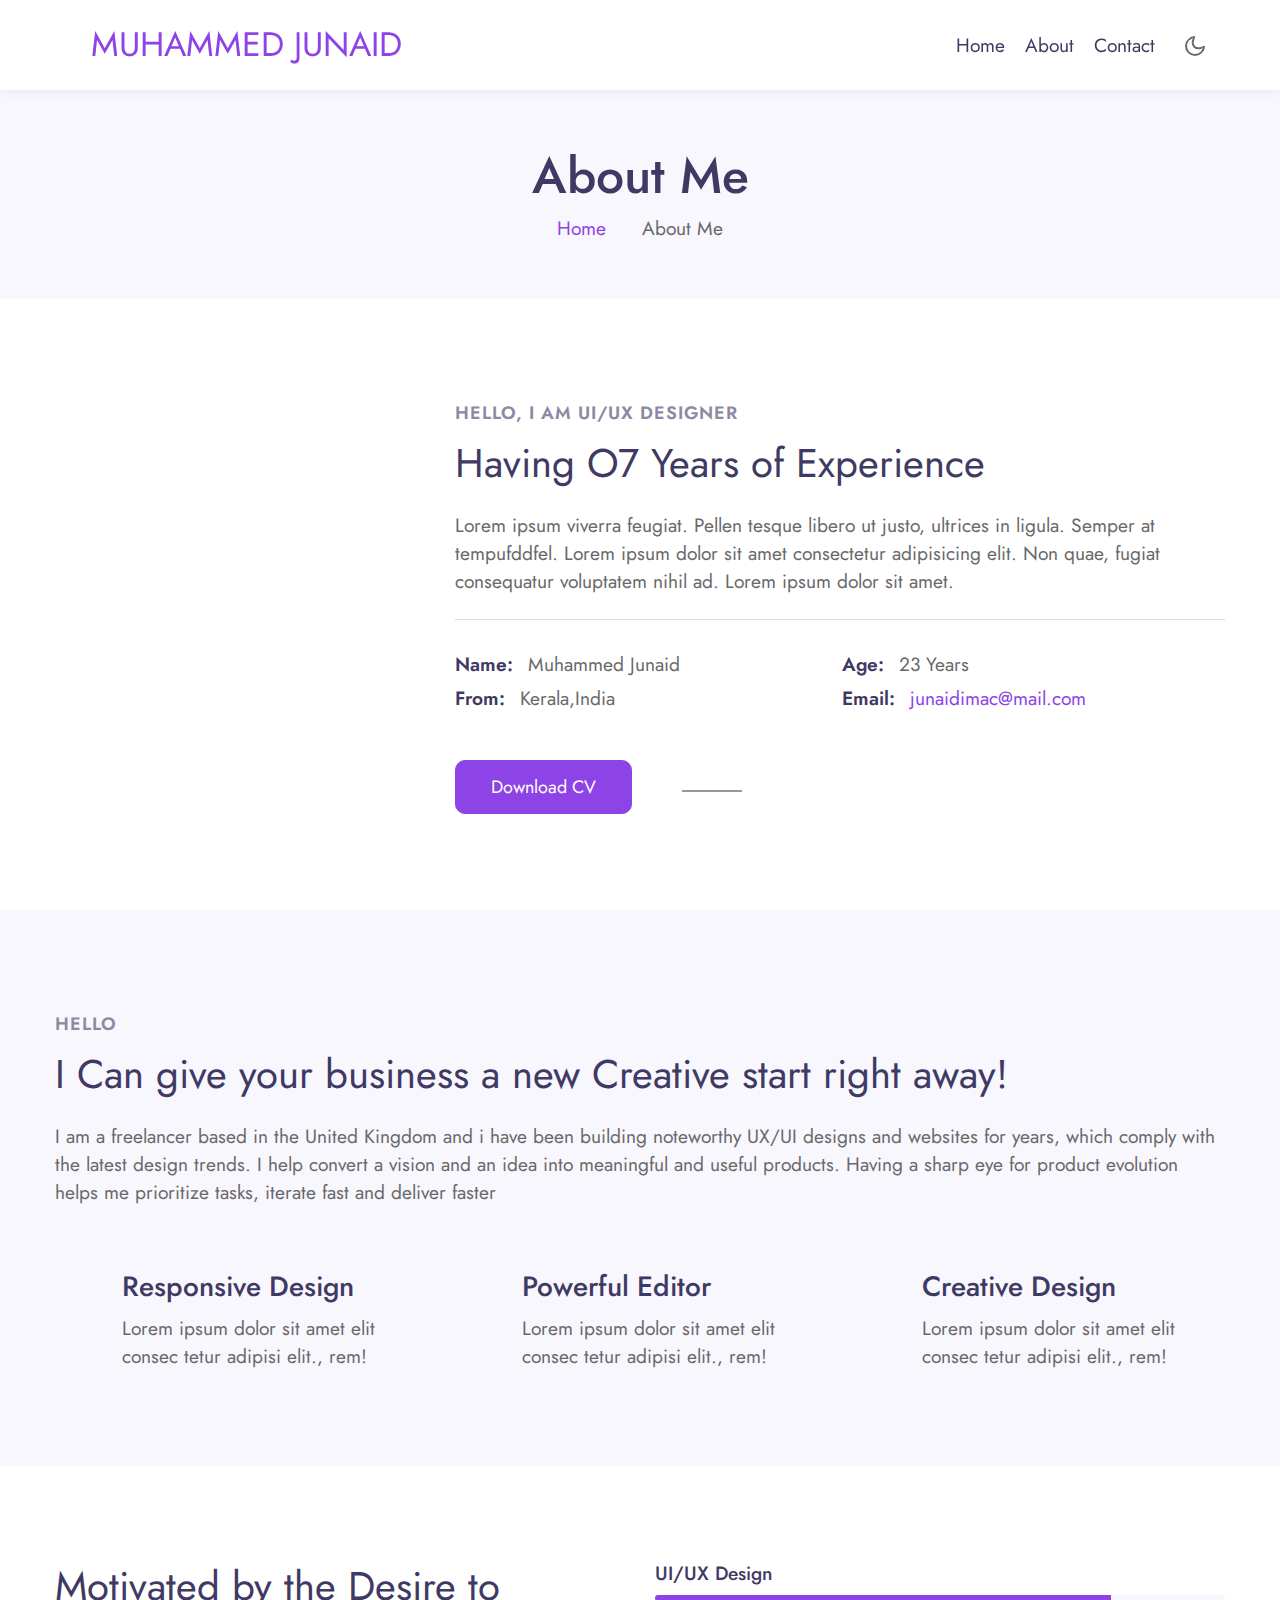
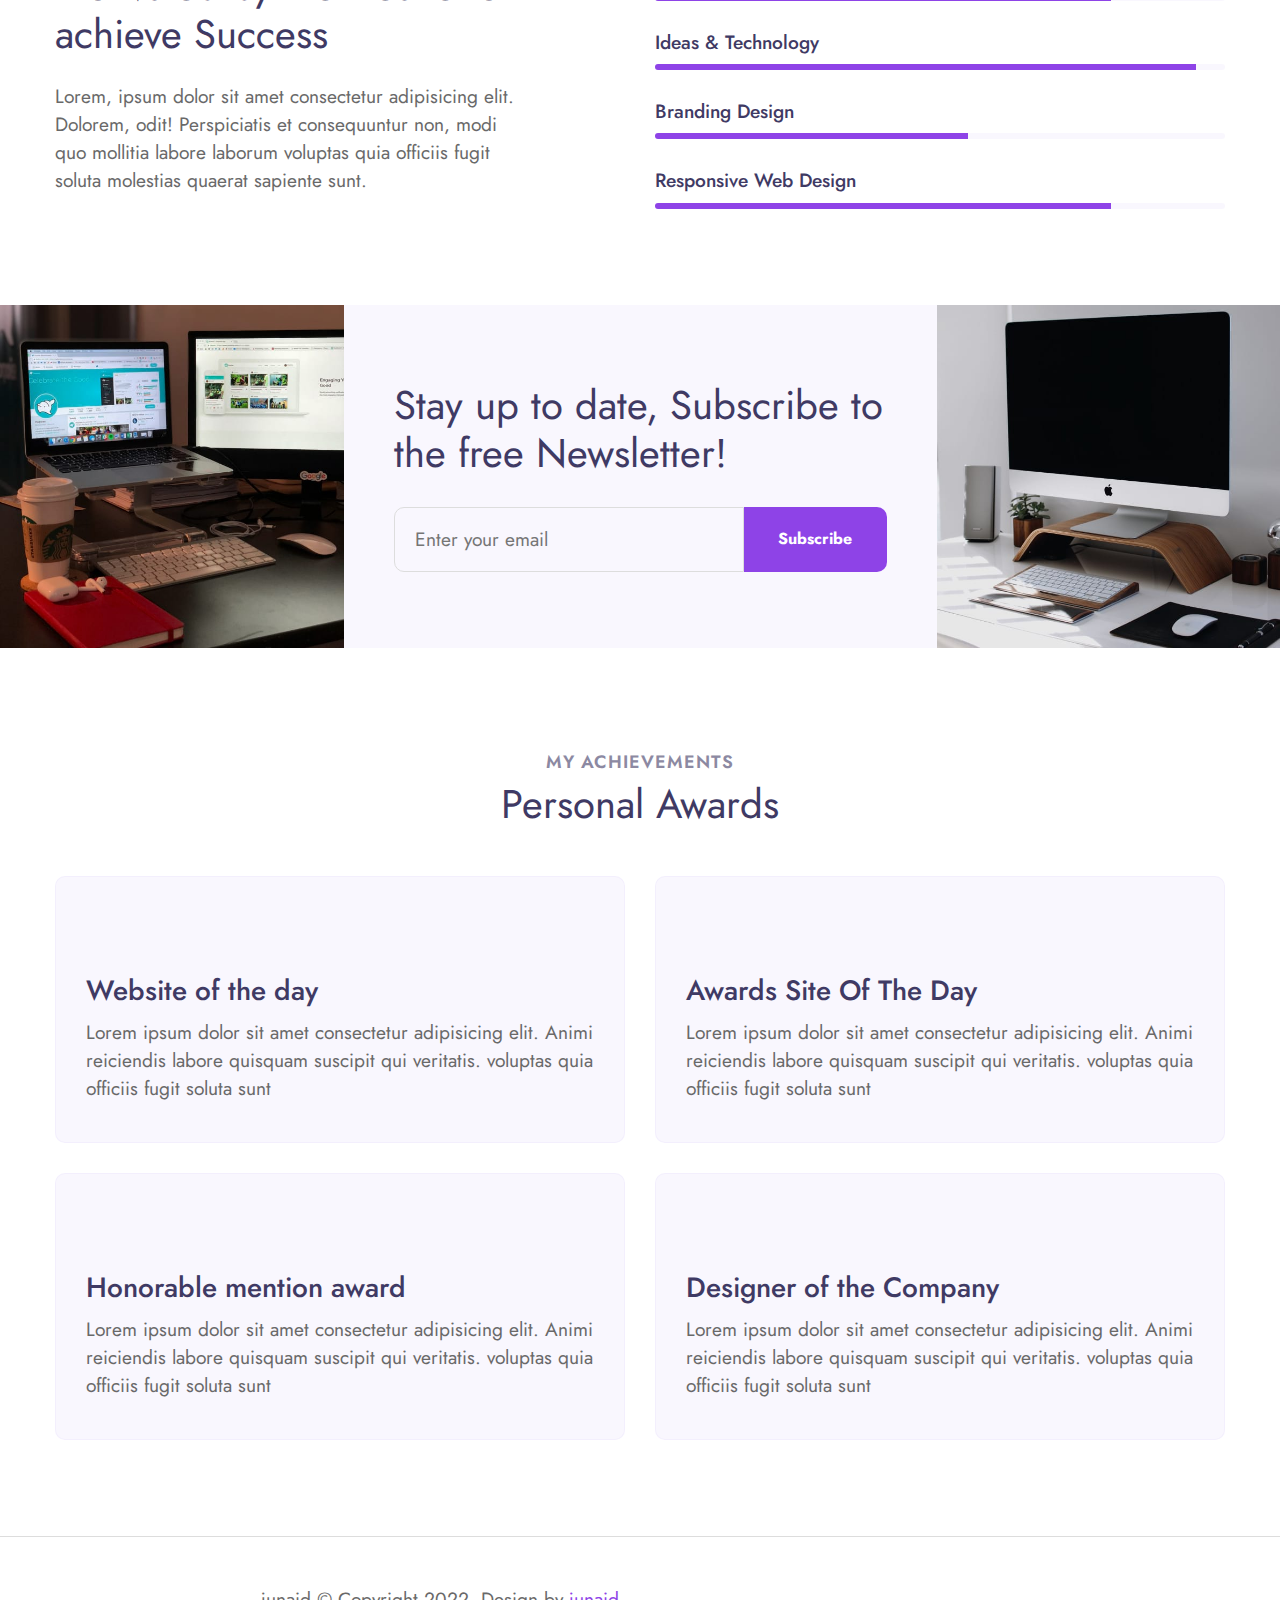
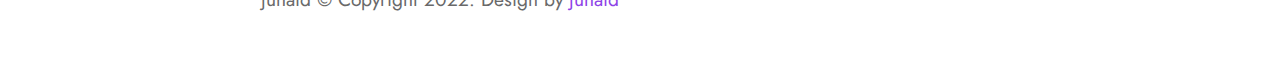
==== c2about.html @ 3f39310c "Add files via upload" ====
<!doctype html>
<html lang="en" style="scroll-behavior: smooth;">

<head>
  <!-- Required meta tags -->
  <meta charset="utf-8">
  <meta name="viewport" content="width=device-width, initial-scale=1, shrink-to-fit=no">

  <title>junaid.com</title>
  <link rel="icon" href="https://media-exp1.licdn.com/dms/image/D4E03AQHkRTgAvIGnNg/profile-displayphoto-shrink_400_400/0/1635067105302?e=1672876800&v=beta&t=9jLrJSQLXGPMBqNBd2z12sEXldE94NEkp2jlfyRMceg">

  <!-- google fonts -->  
  <link href="//fonts.googleapis.com/css2?family=Jost:wght@300;400;600&display=swap" rel="stylesheet">

  <!-- Template CSS -->
  <link rel="stylesheet" href="C1.css">
</head>

<body>
<!-- header -->
<header id="site-header" class="fixed-top">
  <div class="container">
      <nav class="navbar navbar-expand-lg stroke">
          <a class="navbar-brand" href="index.html">
              <span class="fa fa-laptop"></span> MUHAMMED JUNAID
          </a>
          <!-- if logo is image enable this   
      <a class="navbar-brand" href="#index.html">
          <img src="image-path" alt="Your logo" title="Your logo" style="height:35px;" />
      </a> -->
          <button class="navbar-toggler  collapsed bg-gradient" type="button" data-toggle="collapse"
              data-target="#navbarTogglerDemo02" aria-controls="navbarTogglerDemo02" aria-expanded="false"
              aria-label="Toggle navigation">
              <span class="navbar-toggler-icon fa icon-expand fa-bars"></span>
              <span class="navbar-toggler-icon fa icon-close fa-times"></span>
              </span>
          </button>

          <div class="collapse navbar-collapse" id="navbarTogglerDemo02">
              <ul class="navbar-nav ml-auto">
                  <li class="nav-item @@home__active">
                      <a class="nav-link" href="index.html">Home <span class="sr-only">(current)</span></a>
                  </li>
                  <li class="nav-item @@about__active">
                      <a class="nav-link" href="c2about.html">About</a>
                  </li>
                  <li class="nav-item @@contact__active">
                      <a class="nav-link" href="c3contact.html">Contact</a>
                  </li>
              </ul>
          </div>
          <!-- toggle switch for light and dark theme -->
          <div class="mobile-position">
              <nav class="navigation">
                  <div class="theme-switch-wrapper">
                      <label class="theme-switch" for="checkbox">
                          <input type="checkbox" id="checkbox">
                          <div class="mode-container">
                              <i class="gg-sun"></i>
                              <i class="gg-moon"></i>
                          </div>
                      </label>
                  </div>
              </nav>
          </div>
          <!-- //toggle switch for light and dark theme -->
      </nav>
  </div>
</header>
<!-- //header -->

<!-- about breadcrumb -->
<section class="w3l-about-breadcrumb text-center">
    <div class="breadcrumb-bg breadcrumb-bg-about py-sm-5 py-4">
        <div class="container py-2">
            <h2 class="title">About Me</h2>
            <ul class="breadcrumbs-custom-path mt-2">
                <li><a href="#url">Home</a></li>
                <li class="active"><span class="fa fa-arrow-right mx-2" aria-hidden="true"></span> About Me </li>
            </ul>
        </div>
    </div>
</section>
<!-- //about breadcrumb -->

<!-- about page about section -->
<section class="w3l-aboutblock1" id="about">
    <div class="midd-w3 py-5">
        <div class="container py-lg-5 py-md-3">
            <div class="row">
                <div class="col-lg-4">
                    <div class="position-relative">
                        <img src="https://media-exp1.licdn.com/dms/image/D4E03AQHkRTgAvIGnNg/profile-displayphoto-shrink_400_400/0/1635067105302?e=1672876800&v=beta&t=9jLrJSQLXGPMBqNBd2z12sEXldE94NEkp2jlfyRMceg" alt="" class="radius-image img-fluid">
                    </div>
                </div>
                <div class="col-lg-8 mt-lg-0 mt-5">
                    <h5 class="title-small mb-2">Hello, I am UI/UX Designer</h5>
                    <h3 class="title-big">Having O7 Years of Experience</h3>
                    <p class="mt-4">Lorem ipsum viverra feugiat. Pellen tesque libero ut justo,
                        ultrices in ligula. Semper at tempufddfel. Lorem ipsum dolor sit amet consectetur adipisicing
                        elit. Non quae, fugiat consequatur voluptatem nihil ad. Lorem ipsum dolor sit amet.</p>
                    <div class="my-info mt-4">
                        <div class="single-info"><span>Name:</span>
                            <p>Muhammed Junaid</p>
                        </div>
                        <div class="single-info"><span>Age:</span>
                            <p>23 Years</p>
                        </div>
                        <div class="single-info"><span>From:</span>
                            <p>Kerala,India</p>
                        </div>
                        <div class="single-info"><span>Email:</span>
                            <p><a href="mailto:junaidimac@mail.com">junaidimac@mail.com</a></p>
                        </div>
                    </div>
                    <div class="my-social mt-lg-5 mt-4">
                        <a href="JUNAIDCV.pdf" target="_blank" class="btn btn-style btn-primary">Download CV</a>
                        <ul class="social m-0 p-0">
                          <li><a href="https://www.facebook.com/junaid.bazar/" target="_blank"><span class="fa fa-facebook-official"></span></a></li>
                          <li><a href="https://www.linkedin.com/in/muhammed-junaid-98681b216/" target="_blank"><span class="fa fa-linkedin-square"></span></a></li>
                          <li><a href="https://www.instagram.com/junaid_kme/" target="_blank"><span class="fa fa-instagram"></span></a></li>
                          <li><a href="https://twitter.com/JunaidKme" target="_blank"><span class="fa fa-twitter"></span></a></li>
                        </ul>
                    </div>
                </div>
            </div>
        </div>
    </div>
</section>
<!-- //about page about section -->

<!-- about page second section -->
<div class="py-5 w3l-resume">
    <div class="container py-lg-5 py-3">
        <h5 class="title-small mb-2"> Hello</h5>
        <h3 class="title-big mb-4">I Can give your business a new Creative start right away! </h3>
        <p>I am a freelancer based in the United Kingdom and i have been building noteworthy UX/UI designs and websites
            for years, which comply with the latest design trends. I help convert a vision and an idea into meaningful
            and useful products. Having a sharp eye for product evolution helps me prioritize tasks, iterate fast and
            deliver faster</p>
        <div class="row features-w3pvt-main mt-5 pt-md-3" id="features">
            <div class="col-lg-4 col-md-6 feature-gird">
                <div class="row features-hny-inner-gd">
                    <div class="col-md-2 col-2 featured_grid_left">
                        <div class="icon_left_grid">
                            <span class="fa fa-laptop" aria-hidden="true"></span>
                        </div>
                    </div>
                    <div class="col-md-10 col-10 featured_grid_right_info">
                        <h4><a class="link-hny" href="#url">Responsive Design </a></h4>
                        <p>Lorem ipsum dolor sit amet elit consec tetur adipisi elit., rem!</p>
                    </div>
                </div>
            </div>
            <div class="col-lg-4 col-md-6 feature-gird mt-md-0 mt-4">
                <div class="row features-hny-inner-gd">
                    <div class="col-md-2 col-2 featured_grid_left">
                        <div class="icon_left_grid">
                            <span class="fa fa-pencil-square-o" aria-hidden="true"></span>
                        </div>
                    </div>
                    <div class="col-md-10 col-10 featured_grid_right_info">
                        <h4><a class="link-hny" href="#url">Powerful Editor </a></h4>
                        <p>Lorem ipsum dolor sit amet elit consec tetur adipisi elit., rem!</p>
                    </div>
                </div>
            </div>
            <div class="col-lg-4 col-md-6 feature-gird mt-lg-0 mt-md-5 mt-4">
                <div class="row features-hny-inner-gd">
                    <div class="col-md-2 col-2 featured_grid_left">
                        <div class="icon_left_grid">
                            <span class="fa fa-desktop" aria-hidden="true"></span>
                        </div>
                    </div>
                    <div class="col-md-10 col-10 featured_grid_right_info">
                        <h4><a class="link-hny" href="#url">Creative Design </a></h4>
                        <p>Lorem ipsum dolor sit amet elit consec tetur adipisi elit., rem!</p>
                    </div>
                </div>
            </div>

        </div>
    </div>
</div>
<!-- //about page about section -->

<!-- about page third section -->
<section class="w3l-content-6 py-5">
    <div class="content-6-mian py-lg-5 py-md-4">
        <div class="container">
            <div class="content-info-in row">
                <div class="content-gd col-lg-5">
                    <h3 class="title-big mb-4">Motivated by the Desire to achieve Success</h3>
                    <p>Lorem, ipsum dolor sit amet consectetur adipisicing elit. Dolorem, odit! Perspiciatis et
                        consequuntur non, modi quo mollitia labore laborum voluptas quia officiis fugit soluta molestias
                        quaerat sapiente sunt.
                    </p>
                </div>
                <div class="content-gd col-lg-6 offset-lg-1">
                    <div class="progress-info">
                        <h6 class="progress-tittle">UI/UX Design</h6>
                        <div class="progress">
                            <div class="progress-bar progress-bar-striped" role="progressbar" style="width: 80%"
                                aria-valuenow="80" aria-valuemin="0" aria-valuemax="100">
                            </div>
                        </div>
                    </div>
                    <div class="progress-info">
                        <h6 class="progress-tittle">Ideas & Technology
                        </h6>
                        <div class="progress">
                            <div class="progress-bar progress-bar-striped" role="progressbar" style="width: 95%"
                                aria-valuenow="95" aria-valuemin="0" aria-valuemax="100">
                            </div>
                        </div>
                    </div>
                    <div class="progress-info">
                        <h6 class="progress-tittle">Branding Design</h6>
                        <div class="progress">
                            <div class="progress-bar progress-bar-striped" role="progressbar" style="width: 55%"
                                aria-valuenow="55" aria-valuemin="0" aria-valuemax="100">
                            </div>
                        </div>
                    </div>
                    <div class="progress-info mb-0">
                        <h6 class="progress-tittle">Responsive Web Design</h6>
                        <div class="progress">
                            <div class="progress-bar progress-bar-striped" role="progressbar" style="width: 80%"
                                aria-valuenow="80" aria-valuemin="0" aria-valuemax="100">
                            </div>
                        </div>
                    </div>
                </div>
            </div>
        </div>
    </div>
</section>
<!-- about page third section -->

<!-- subscribe block -->
<div class="abouthy-img-grids">
    <div class="img-one">
        <img src="assets/images/g5.jpg" alt=" " class="img-fluid">
    </div>
    <div class="img-one content-mid">
        <h3 class="title-big"> Stay up to date, Subscribe to the free Newsletter! </h3>
        <form action="#url" method="GET" class="subscribe-form">
            <input type="email" name="email" placeholder="Enter your email" required>
            <button type="submit" class="btn">Subscribe</button>
          </form>

    </div>
    <div class="img-one">
        <img src="assets/images/g3.jpg" alt=" " class="img-fluid">
    </div>
</div>
<!-- //subscribe block -->

<!-- achievements block -->
<section class="w3l-services">
    <div class="w3l-achievements py-5" id="services">
        <div class="container py-lg-5">
            <h5 class="title-small text-center">My achievements</h5>
            <h3 class="title-big text-center mb-sm-5 mb-4">Personal Awards</h3>
            <div class="row">
                <div class="col-lg-6 item">
                    <div class="card">
                        <div class="box-wrap">
                            <div class="icon">
                                <span class="fa fa-globe"></span>
                            </div>
                            <h4><a href="#url">Website of the day</a></h4>
                            <p>Lorem ipsum dolor sit amet consectetur adipisicing elit. Animi reiciendis labore quisquam
                                suscipit qui veritatis. voluptas quia officiis fugit soluta sunt</p>
                        </div>
                    </div>
                </div>

                <div class="col-lg-6 item">
                    <div class="card">
                        <div class="box-wrap">
                            <div class="icon">
                                <span class="fa fa-laptop"></span>
                            </div>
                            <h4><a href="#url"> Awards Site Of The Day</a></h4>
                            <p>Lorem ipsum dolor sit amet consectetur adipisicing elit. Animi reiciendis labore quisquam
                                suscipit qui veritatis. voluptas quia officiis fugit soluta sunt</p>
                        </div>
                    </div>
                </div>

                <div class="col-lg-6 item">
                    <div class="card">
                        <div class="box-wrap mb-lg-0">
                            <div class="icon">
                                <span class="fa fa-trophy"></span>
                            </div>
                            <h4><a href="#url">Honorable mention award</a></h4>
                            <p>Lorem ipsum dolor sit amet consectetur adipisicing elit. Animi reiciendis labore quisquam
                                suscipit qui veritatis. voluptas quia officiis fugit soluta sunt</p>
                        </div>
                    </div>
                </div>

                <div class="col-lg-6 item">
                    <div class="card">
                        <div class="box-wrap mb-0">
                            <div class="icon">
                                <span class="fa fa-laptop"></span>
                            </div>
                            <h4><a href="#url">Designer of the Company</a></h4>
                            <p>Lorem ipsum dolor sit amet consectetur adipisicing elit. Animi reiciendis labore quisquam
                                suscipit qui veritatis. voluptas quia officiis fugit soluta sunt</p>
                        </div>
                    </div>
                </div>

            </div>
        </div>
    </div>
</section>
<!-- //achievements block -->

<!-- Footer -->
<section class="w3l-footer py-sm-5 py-4">
  <div class="container">
    <div class="footer-content">
      <div class="row text-center">
        <div class="col-lg-8 footer-left">
          <p class="m-0">junaid © Copyright 2022. Design by <a href="index.html">junaid</a></p>
        </div>
        <div class="col-lg-4 footer-right text-lg-right text-center mt-lg-0 mt-3">
          <ul class="social m-0 p-0">
            <li><a href="https://www.facebook.com/junaid.bazar/" target="_blank"><span class="fa fa-facebook-official"></span></a></li>
            <li><a href="https://www.linkedin.com/in/muhammed-junaid-98681b216/" target="_blank"><span class="fa fa-linkedin-square"></span></a></li>
            <li><a href="https://www.instagram.com/junaid_kme/" target="_blank"><span class="fa fa-instagram"></span></a></li>
            <li><a href="https://twitter.com/JunaidKme" target="_blank"><span class="fa fa-twitter"></span></a></li>
          </ul>
        </div>
      </div>
    </div>
  </div>

  <!-- move top -->
  <button onclick="topFunction()" id="movetop" title="Go to top">
    <span class="fa fa-angle-up"></span>
  </button>
  <script>
    // When the user scrolls down 20px from the top of the document, show the button
    window.onscroll = function () {
      scrollFunction()
    };

    function scrollFunction() {
      if (document.body.scrollTop > 20 || document.documentElement.scrollTop > 20) {
        document.getElementById("movetop").style.display = "block";
      } else {
        document.getElementById("movetop").style.display = "none";
      }
    }

    // When the user clicks on the button, scroll to the top of the document
    function topFunction() {
      document.body.scrollTop = 0;
      document.documentElement.scrollTop = 0;
    }
  </script>
  <!-- /move top -->
</section>
<!-- //Footer -->

<!-- all js scripts and files here -->

<script src="assets/js/theme-change.js"></script><!-- theme switch js (light and dark)-->

<script src="assets/js/jquery-3.3.1.min.js"></script><!-- default jQuery -->

<!-- /typig-text-->
<script>
  const typedTextSpan = document.querySelector(".typed-text");
  const cursorSpan = document.querySelector(".cursor");

  const textArray = ["UI/UX Designer", "Freelancer", "Web developer"];
  const typingDelay = 200;
  const erasingDelay = 10;
  const newTextDelay = 100; // Delay between current and next text
  let textArrayIndex = 0;
  let charIndex = 0;

  function type() {
    if (charIndex < textArray[textArrayIndex].length) {
      if (!cursorSpan.classList.contains("typing")) cursorSpan.classList.add("typing");
      typedTextSpan.textContent += textArray[textArrayIndex].charAt(charIndex);
      charIndex++;
      setTimeout(type, typingDelay);
    } else {
      cursorSpan.classList.remove("typing");
      setTimeout(erase, newTextDelay);
    }
  }

  function erase() {
    if (charIndex > 0) {
      // add class 'typing' if there's none
      if (!cursorSpan.classList.contains("typing")) {
        cursorSpan.classList.add("typing");
      }
      typedTextSpan.textContent = textArray[textArrayIndex].substring(0, 0);
      charIndex--;
      setTimeout(erase, erasingDelay);
    } else {
      cursorSpan.classList.remove("typing");
      textArrayIndex++;
      if (textArrayIndex >= textArray.length) textArrayIndex = 0;
      setTimeout(type, typingDelay);
    }
  }

  document.addEventListener("DOMContentLoaded", function () { // On DOM Load initiate the effect
    if (textArray.length) setTimeout(type, newTextDelay + 250);
  });
</script>
<!-- //typig-text-->

<!-- services owlcarousel -->
<script src="assets/js/owl.carousel.js"></script>

<!-- script for services -->
<script>
  $(document).ready(function () {
    $('.owl-two').owlCarousel({
      loop: true,
      margin: 30,
      nav: false,
      responsiveClass: true,
      autoplay: false,
      autoplayTimeout: 5000,
      autoplaySpeed: 1000,
      autoplayHoverPause: false,
      responsive: {
        0: {
          items: 1,
          nav: false
        },
        480: {
          items: 1,
          nav: false
        },
        700: {
          items: 1,
          nav: false
        },
        1090: {
          items: 3,
          nav: false
        }
      }
    })
  })
</script>
<!-- //script for services -->

<!-- script for tesimonials carousel slider -->
<script>
  $(document).ready(function () {
    $("#owl-demo1").owlCarousel({
      loop: true,
      margin: 20,
      nav: false,
      responsiveClass: true,
      responsive: {
        0: {
          items: 1,
          nav: false
        },
        736: {
          items: 1,
          nav: false
        },
        1000: {
          items: 2,
          nav: false,
          loop: false
        }
      }
    })
  })
</script>
<!-- //script for tesimonials carousel slider -->

<!-- video popup -->
<script src="assets/js/jquery.magnific-popup.min.js"></script>
<script>
  $(document).ready(function () {
    $('.popup-with-zoom-anim').magnificPopup({
      type: 'inline',

      fixedContentPos: false,
      fixedBgPos: true,

      overflowY: 'auto',

      closeBtnInside: true,
      preloader: false,

      midClick: true,
      removalDelay: 300,
      mainClass: 'my-mfp-zoom-in'
    });

    $('.popup-with-move-anim').magnificPopup({
      type: 'inline',

      fixedContentPos: false,
      fixedBgPos: true,

      overflowY: 'auto',

      closeBtnInside: true,
      preloader: false,

      midClick: true,
      removalDelay: 300,
      mainClass: 'my-mfp-slide-bottom'
    });
  });
</script>
<!-- //video popup -->

<!-- stats number counter-->
<script src="assets/js/jquery.waypoints.min.js"></script>
<script src="assets/js/jquery.countup.js"></script>
<script>
  $('.counter').countUp();
</script>
<!-- //stats number counter -->

<!-- disable body scroll which navbar is in active -->
<script>
  $(function () {
    $('.navbar-toggler').click(function () {
      $('body').toggleClass('noscroll');
    })
  });
</script>
<!-- disable body scroll which navbar is in active -->

<!--/MENU-JS-->
<script>
  $(window).on("scroll", function () {
    var scroll = $(window).scrollTop();

    if (scroll >= 80) {
      $("#site-header").addClass("nav-fixed");
    } else {
      $("#site-header").removeClass("nav-fixed");
    }
  });

  //Main navigation Active Class Add Remove
  $(".navbar-toggler").on("click", function () {
    $("header").toggleClass("active");
  });
  $(document).on("ready", function () {
    if ($(window).width() > 991) {
      $("header").removeClass("active");
    }
    $(window).on("resize", function () {
      if ($(window).width() > 991) {
        $("header").removeClass("active");
      }
    });
  });
</script>
<!--//MENU-JS-->

<!-- bootstrap js -->
<script src="assets/js/bootstrap.min.js"></script>
<script src="https://kit.fontawesome.com/44c3931193.js" crossorigin="anonymous"></script>

</body>

</html>
---- C1.css ----
:root {
  --blue: #007bff;
  --indigo: #6610f2;
  --purple: #6f42c1;
  --pink: #e83e8c;
  --red: #dc3545;
  --orange: #fd7e14;
  --yellow: #ffc107;
  --green: #28a745;
  --teal: #20c997;
  --cyan: #17a2b8;
  --white: #fff;
  --gray: #6c757d;
  --gray-dark: #343a40;
  --primary: #8e43e7;
  --secondary: #273c66;
  --success: #28a745;
  --info: #17a2b8;
  --warning: #ffc107;
  --danger: #dc3545;
  --light: #f8f9fa;
  --dark: #343a40;
  --breakpoint-xs: 0;
  --breakpoint-sm: 576px;
  --breakpoint-md: 768px;
  --breakpoint-lg: 992px;
  --breakpoint-xl: 1200px;
  --font-family-sans-serif: -apple-system, BlinkMacSystemFont, "Segoe UI", Roboto, "Helvetica Neue", Arial, "Noto Sans", sans-serif, "Apple Color Emoji", "Segoe UI Emoji", "Segoe UI Symbol", "Noto Color Emoji";
  --font-family-monospace: SFMono-Regular, Menlo, Monaco, Consolas, "Liberation Mono", "Courier New", monospace; }

*,
*::before,
*::after {
  box-sizing: border-box; }

html {
  font-family: sans-serif;
  line-height: 1.15;
  -webkit-text-size-adjust: 100%;
  -webkit-tap-highlight-color: rgba(0, 0, 0, 0); }

article, aside, figcaption, figure, footer, header, hgroup, main, nav, section {
  display: block; }

body {
  margin: 0;
  font-family: -apple-system, BlinkMacSystemFont, "Segoe UI", Roboto, "Helvetica Neue", Arial, "Noto Sans", sans-serif, "Apple Color Emoji", "Segoe UI Emoji", "Segoe UI Symbol", "Noto Color Emoji";
  font-size: 1rem;
  font-weight: 400;
  line-height: 1.5;
  color: #212529;
  text-align: left;
  background-color: #fff; }

[tabindex="-1"]:focus:not(:focus-visible) {
  outline: 0 !important; }

hr {
  box-sizing: content-box;
  height: 0;
  overflow: visible; }

h1, h2, h3, h4, h5, h6 {
  margin-top: 0;
  margin-bottom: 0.5rem; }

p {
  margin-top: 0;
  margin-bottom: 1rem; }

abbr[title],
abbr[data-original-title] {
  text-decoration: underline;
  -webkit-text-decoration: underline dotted;
          text-decoration: underline dotted;
  cursor: help;
  border-bottom: 0;
  -webkit-text-decoration-skip-ink: none;
          text-decoration-skip-ink: none; }

address {
  margin-bottom: 1rem;
  font-style: normal;
  line-height: inherit; }

ol,
ul,
dl {
  margin-top: 0;
  margin-bottom: 1rem; }

ol ol,
ul ul,
ol ul,
ul ol {
  margin-bottom: 0; }

dt {
  font-weight: 700; }

dd {
  margin-bottom: .5rem;
  margin-left: 0; }

blockquote {
  margin: 0 0 1rem; }

b,
strong {
  font-weight: bolder; }

small {
  font-size: 80%; }

sub,
sup {
  position: relative;
  font-size: 75%;
  line-height: 0;
  vertical-align: baseline; }

sub {
  bottom: -.25em; }

sup {
  top: -.5em; }

a {
  color: #8e43e7;
  text-decoration: none;
  background-color: transparent; }
  a:hover {
    color: #6719c4;
    text-decoration: underline; }

a:not([href]) {
  color: inherit;
  text-decoration: none; }
  a:not([href]):hover {
    color: inherit;
    text-decoration: none; }

pre,
code,
kbd,
samp {
  font-family: SFMono-Regular, Menlo, Monaco, Consolas, "Liberation Mono", "Courier New", monospace;
  font-size: 1em; }

pre {
  margin-top: 0;
  margin-bottom: 1rem;
  overflow: auto; }

figure {
  margin: 0 0 1rem; }

img {
  vertical-align: middle;
  border-style: none; }

svg {
  overflow: hidden;
  vertical-align: middle; }

table {
  border-collapse: collapse; }

caption {
  padding-top: 0.75rem;
  padding-bottom: 0.75rem;
  color: #6c757d;
  text-align: left;
  caption-side: bottom; }

th {
  text-align: inherit; }

label {
  display: inline-block;
  margin-bottom: 0.5rem; }

button {
  border-radius: 0; }

button:focus {
  outline: 1px dotted;
  outline: 5px auto -webkit-focus-ring-color; }

input,
button,
select,
optgroup,
textarea {
  margin: 0;
  font-family: inherit;
  font-size: inherit;
  line-height: inherit; }

button,
input {
  overflow: visible; }

button,
select {
  text-transform: none; }

select {
  word-wrap: normal; }

button,
[type="button"],
[type="reset"],
[type="submit"] {
  -webkit-appearance: button; }

button:not(:disabled),
[type="button"]:not(:disabled),
[type="reset"]:not(:disabled),
[type="submit"]:not(:disabled) {
  cursor: pointer; }

button::-moz-focus-inner,
[type="button"]::-moz-focus-inner,
[type="reset"]::-moz-focus-inner,
[type="submit"]::-moz-focus-inner {
  padding: 0;
  border-style: none; }

input[type="radio"],
input[type="checkbox"] {
  box-sizing: border-box;
  padding: 0; }

input[type="date"],
input[type="time"],
input[type="datetime-local"],
input[type="month"] {
  -webkit-appearance: listbox; }

textarea {
  overflow: auto;
  resize: vertical; }

fieldset {
  min-width: 0;
  padding: 0;
  margin: 0;
  border: 0; }

legend {
  display: block;
  width: 100%;
  max-width: 100%;
  padding: 0;
  margin-bottom: .5rem;
  font-size: 1.5rem;
  line-height: inherit;
  color: inherit;
  white-space: normal; }
  @media (max-width: 1200px) {
    legend {
      font-size: calc(1.275rem + 0.3vw) ; } }

progress {
  vertical-align: baseline; }

[type="number"]::-webkit-inner-spin-button,
[type="number"]::-webkit-outer-spin-button {
  height: auto; }

[type="search"] {
  outline-offset: -2px;
  -webkit-appearance: none; }

[type="search"]::-webkit-search-decoration {
  -webkit-appearance: none; }

::-webkit-file-upload-button {
  font: inherit;
  -webkit-appearance: button; }

output {
  display: inline-block; }

summary {
  display: list-item;
  cursor: pointer; }

template {
  display: none; }

[hidden] {
  display: none !important; }

h1, h2, h3, h4, h5, h6,
.h1, .h2, .h3, .h4, .h5, .h6 {
  margin-bottom: 0.5rem;
  font-weight: 500;
  line-height: 1.2; }

h1, .h1 {
  font-size: 2.5rem; }
  @media (max-width: 1200px) {
    h1, .h1 {
      font-size: calc(1.375rem + 1.5vw) ; } }

h2, .h2 {
  font-size: 2rem; }
  @media (max-width: 1200px) {
    h2, .h2 {
      font-size: calc(1.325rem + 0.9vw) ; } }

h3, .h3 {
  font-size: 1.75rem; }
  @media (max-width: 1200px) {
    h3, .h3 {
      font-size: calc(1.3rem + 0.6vw) ; } }

h4, .h4 {
  font-size: 1.5rem; }
  @media (max-width: 1200px) {
    h4, .h4 {
      font-size: calc(1.275rem + 0.3vw) ; } }

h5, .h5 {
  font-size: 1.25rem; }

h6, .h6 {
  font-size: 1rem; }

.lead {
  font-size: 1.25rem;
  font-weight: 300; }

.display-1 {
  font-size: 6rem;
  font-weight: 300;
  line-height: 1.2; }
  @media (max-width: 1200px) {
    .display-1 {
      font-size: calc(1.725rem + 5.7vw) ; } }

.display-2 {
  font-size: 5.5rem;
  font-weight: 300;
  line-height: 1.2; }
  @media (max-width: 1200px) {
    .display-2 {
      font-size: calc(1.675rem + 5.1vw) ; } }

.display-3 {
  font-size: 4.5rem;
  font-weight: 300;
  line-height: 1.2; }
  @media (max-width: 1200px) {
    .display-3 {
      font-size: calc(1.575rem + 3.9vw) ; } }

.display-4 {
  font-size: 3.5rem;
  font-weight: 300;
  line-height: 1.2; }
  @media (max-width: 1200px) {
    .display-4 {
      font-size: calc(1.475rem + 2.7vw) ; } }

hr {
  margin-top: 1rem;
  margin-bottom: 1rem;
  border: 0;
  border-top: 1px solid rgba(0, 0, 0, 0.1); }

small,
.small {
  font-size: 80%;
  font-weight: 400; }

mark,
.mark {
  padding: 0.2em;
  background-color: #fcf8e3; }

.list-unstyled {
  padding-left: 0;
  list-style: none; }

.list-inline {
  padding-left: 0;
  list-style: none; }

.list-inline-item {
  display: inline-block; }
  .list-inline-item:not(:last-child) {
    margin-right: 0.5rem; }

.initialism {
  font-size: 90%;
  text-transform: uppercase; }

.blockquote {
  margin-bottom: 1rem;
  font-size: 1.25rem; }

.blockquote-footer {
  display: block;
  font-size: 80%;
  color: #6c757d; }
  .blockquote-footer::before {
    content: "\2014\00A0"; }

.img-fluid {
  max-width: 100%;
  height: auto; }

.img-thumbnail {
  padding: 0.25rem;
  background-color: #fff;
  border: 1px solid #dee2e6;
  border-radius: 0.25rem;
  max-width: 100%;
  height: auto; }

.figure {
  display: inline-block; }

.figure-img {
  margin-bottom: 0.5rem;
  line-height: 1; }

.figure-caption {
  font-size: 90%;
  color: #6c757d; }

code {
  font-size: 87.5%;
  color: #e83e8c;
  word-wrap: break-word; }
  a > code {
    color: inherit; }

kbd {
  padding: 0.2rem 0.4rem;
  font-size: 87.5%;
  color: #fff;
  background-color: #212529;
  border-radius: 0.2rem; }
  kbd kbd {
    padding: 0;
    font-size: 100%;
    font-weight: 700; }

pre {
  display: block;
  font-size: 87.5%;
  color: #212529; }
  pre code {
    font-size: inherit;
    color: inherit;
    word-break: normal; }

.pre-scrollable {
  max-height: 340px;
  overflow-y: scroll; }

.container {
  width: 100%;
  padding-right: 15px;
  padding-left: 15px;
  margin-right: auto;
  margin-left: auto; }
  @media (min-width: 576px) {
    .container {
      max-width: 540px; } }
  @media (min-width: 768px) {
    .container {
      max-width: 720px; } }
  @media (min-width: 992px) {
    .container {
      max-width: 960px; } }
  @media (min-width: 1200px) {
    .container {
      max-width: 1140px; } }

.container-fluid, .container-sm, .container-md, .container-lg, .container-xl {
  width: 100%;
  padding-right: 15px;
  padding-left: 15px;
  margin-right: auto;
  margin-left: auto; }

@media (min-width: 576px) {
  .container, .container-sm {
    max-width: 540px; } }

@media (min-width: 768px) {
  .container, .container-sm, .container-md {
    max-width: 720px; } }

@media (min-width: 992px) {
  .container, .container-sm, .container-md, .container-lg {
    max-width: 960px; } }

@media (min-width: 1200px) {
  .container, .container-sm, .container-md, .container-lg, .container-xl {
    max-width: 1140px; } }

.row {
  display: flex;
  flex-wrap: wrap;
  margin-right: -15px;
  margin-left: -15px; }

.no-gutters {
  margin-right: 0;
  margin-left: 0; }
  .no-gutters > .col,
  .no-gutters > [class*="col-"] {
    padding-right: 0;
    padding-left: 0; }

.col-1, .col-2, .col-3, .col-4, .col-5, .col-6, .col-7, .col-8, .col-9, .col-10, .col-11, .col-12, .col,
.col-auto, .col-sm-1, .col-sm-2, .col-sm-3, .col-sm-4, .col-sm-5, .col-sm-6, .col-sm-7, .col-sm-8, .col-sm-9, .col-sm-10, .col-sm-11, .col-sm-12, .col-sm,
.col-sm-auto, .col-md-1, .col-md-2, .col-md-3, .col-md-4, .col-md-5, .col-md-6, .col-md-7, .col-md-8, .col-md-9, .col-md-10, .col-md-11, .col-md-12, .col-md,
.col-md-auto, .col-lg-1, .col-lg-2, .col-lg-3, .col-lg-4, .col-lg-5, .col-lg-6, .col-lg-7, .col-lg-8, .col-lg-9, .col-lg-10, .col-lg-11, .col-lg-12, .col-lg,
.col-lg-auto, .col-xl-1, .col-xl-2, .col-xl-3, .col-xl-4, .col-xl-5, .col-xl-6, .col-xl-7, .col-xl-8, .col-xl-9, .col-xl-10, .col-xl-11, .col-xl-12, .col-xl,
.col-xl-auto {
  position: relative;
  width: 100%;
  padding-right: 15px;
  padding-left: 15px; }

.col {
  flex-basis: 0;
  flex-grow: 1;
  max-width: 100%; }

.row-cols-1 > * {
  flex: 0 0 100%;
  max-width: 100%; }

.row-cols-2 > * {
  flex: 0 0 50%;
  max-width: 50%; }

.row-cols-3 > * {
  flex: 0 0 33.33333%;
  max-width: 33.33333%; }

.row-cols-4 > * {
  flex: 0 0 25%;
  max-width: 25%; }

.row-cols-5 > * {
  flex: 0 0 20%;
  max-width: 20%; }

.row-cols-6 > * {
  flex: 0 0 16.66667%;
  max-width: 16.66667%; }

.col-auto {
  flex: 0 0 auto;
  width: auto;
  max-width: 100%; }

.col-1 {
  flex: 0 0 8.33333%;
  max-width: 8.33333%; }

.col-2 {
  flex: 0 0 16.66667%;
  max-width: 16.66667%; }

.col-3 {
  flex: 0 0 25%;
  max-width: 25%; }

.col-4 {
  flex: 0 0 33.33333%;
  max-width: 33.33333%; }

.col-5 {
  flex: 0 0 41.66667%;
  max-width: 41.66667%; }

.col-6 {
  flex: 0 0 50%;
  max-width: 50%; }

.col-7 {
  flex: 0 0 58.33333%;
  max-width: 58.33333%; }

.col-8 {
  flex: 0 0 66.66667%;
  max-width: 66.66667%; }

.col-9 {
  flex: 0 0 75%;
  max-width: 75%; }

.col-10 {
  flex: 0 0 83.33333%;
  max-width: 83.33333%; }

.col-11 {
  flex: 0 0 91.66667%;
  max-width: 91.66667%; }

.col-12 {
  flex: 0 0 100%;
  max-width: 100%; }

.order-first {
  order: -1; }

.order-last {
  order: 13; }

.order-0 {
  order: 0; }

.order-1 {
  order: 1; }

.order-2 {
  order: 2; }

.order-3 {
  order: 3; }

.order-4 {
  order: 4; }

.order-5 {
  order: 5; }

.order-6 {
  order: 6; }

.order-7 {
  order: 7; }

.order-8 {
  order: 8; }

.order-9 {
  order: 9; }

.order-10 {
  order: 10; }

.order-11 {
  order: 11; }

.order-12 {
  order: 12; }

.offset-1 {
  margin-left: 8.33333%; }

.offset-2 {
  margin-left: 16.66667%; }

.offset-3 {
  margin-left: 25%; }

.offset-4 {
  margin-left: 33.33333%; }

.offset-5 {
  margin-left: 41.66667%; }

.offset-6 {
  margin-left: 50%; }

.offset-7 {
  margin-left: 58.33333%; }

.offset-8 {
  margin-left: 66.66667%; }

.offset-9 {
  margin-left: 75%; }

.offset-10 {
  margin-left: 83.33333%; }

.offset-11 {
  margin-left: 91.66667%; }

@media (min-width: 576px) {
  .col-sm {
    flex-basis: 0;
    flex-grow: 1;
    max-width: 100%; }
  .row-cols-sm-1 > * {
    flex: 0 0 100%;
    max-width: 100%; }
  .row-cols-sm-2 > * {
    flex: 0 0 50%;
    max-width: 50%; }
  .row-cols-sm-3 > * {
    flex: 0 0 33.33333%;
    max-width: 33.33333%; }
  .row-cols-sm-4 > * {
    flex: 0 0 25%;
    max-width: 25%; }
  .row-cols-sm-5 > * {
    flex: 0 0 20%;
    max-width: 20%; }
  .row-cols-sm-6 > * {
    flex: 0 0 16.66667%;
    max-width: 16.66667%; }
  .col-sm-auto {
    flex: 0 0 auto;
    width: auto;
    max-width: 100%; }
  .col-sm-1 {
    flex: 0 0 8.33333%;
    max-width: 8.33333%; }
  .col-sm-2 {
    flex: 0 0 16.66667%;
    max-width: 16.66667%; }
  .col-sm-3 {
    flex: 0 0 25%;
    max-width: 25%; }
  .col-sm-4 {
    flex: 0 0 33.33333%;
    max-width: 33.33333%; }
  .col-sm-5 {
    flex: 0 0 41.66667%;
    max-width: 41.66667%; }
  .col-sm-6 {
    flex: 0 0 50%;
    max-width: 50%; }
  .col-sm-7 {
    flex: 0 0 58.33333%;
    max-width: 58.33333%; }
  .col-sm-8 {
    flex: 0 0 66.66667%;
    max-width: 66.66667%; }
  .col-sm-9 {
    flex: 0 0 75%;
    max-width: 75%; }
  .col-sm-10 {
    flex: 0 0 83.33333%;
    max-width: 83.33333%; }
  .col-sm-11 {
    flex: 0 0 91.66667%;
    max-width: 91.66667%; }
  .col-sm-12 {
    flex: 0 0 100%;
    max-width: 100%; }
  .order-sm-first {
    order: -1; }
  .order-sm-last {
    order: 13; }
  .order-sm-0 {
    order: 0; }
  .order-sm-1 {
    order: 1; }
  .order-sm-2 {
    order: 2; }
  .order-sm-3 {
    order: 3; }
  .order-sm-4 {
    order: 4; }
  .order-sm-5 {
    order: 5; }
  .order-sm-6 {
    order: 6; }
  .order-sm-7 {
    order: 7; }
  .order-sm-8 {
    order: 8; }
  .order-sm-9 {
    order: 9; }
  .order-sm-10 {
    order: 10; }
  .order-sm-11 {
    order: 11; }
  .order-sm-12 {
    order: 12; }
  .offset-sm-0 {
    margin-left: 0; }
  .offset-sm-1 {
    margin-left: 8.33333%; }
  .offset-sm-2 {
    margin-left: 16.66667%; }
  .offset-sm-3 {
    margin-left: 25%; }
  .offset-sm-4 {
    margin-left: 33.33333%; }
  .offset-sm-5 {
    margin-left: 41.66667%; }
  .offset-sm-6 {
    margin-left: 50%; }
  .offset-sm-7 {
    margin-left: 58.33333%; }
  .offset-sm-8 {
    margin-left: 66.66667%; }
  .offset-sm-9 {
    margin-left: 75%; }
  .offset-sm-10 {
    margin-left: 83.33333%; }
  .offset-sm-11 {
    margin-left: 91.66667%; } }

@media (min-width: 768px) {
  .col-md {
    flex-basis: 0;
    flex-grow: 1;
    max-width: 100%; }
  .row-cols-md-1 > * {
    flex: 0 0 100%;
    max-width: 100%; }
  .row-cols-md-2 > * {
    flex: 0 0 50%;
    max-width: 50%; }
  .row-cols-md-3 > * {
    flex: 0 0 33.33333%;
    max-width: 33.33333%; }
  .row-cols-md-4 > * {
    flex: 0 0 25%;
    max-width: 25%; }
  .row-cols-md-5 > * {
    flex: 0 0 20%;
    max-width: 20%; }
  .row-cols-md-6 > * {
    flex: 0 0 16.66667%;
    max-width: 16.66667%; }
  .col-md-auto {
    flex: 0 0 auto;
    width: auto;
    max-width: 100%; }
  .col-md-1 {
    flex: 0 0 8.33333%;
    max-width: 8.33333%; }
  .col-md-2 {
    flex: 0 0 16.66667%;
    max-width: 16.66667%; }
  .col-md-3 {
    flex: 0 0 25%;
    max-width: 25%; }
  .col-md-4 {
    flex: 0 0 33.33333%;
    max-width: 33.33333%; }
  .col-md-5 {
    flex: 0 0 41.66667%;
    max-width: 41.66667%; }
  .col-md-6 {
    flex: 0 0 50%;
    max-width: 50%; }
  .col-md-7 {
    flex: 0 0 58.33333%;
    max-width: 58.33333%; }
  .col-md-8 {
    flex: 0 0 66.66667%;
    max-width: 66.66667%; }
  .col-md-9 {
    flex: 0 0 75%;
    max-width: 75%; }
  .col-md-10 {
    flex: 0 0 83.33333%;
    max-width: 83.33333%; }
  .col-md-11 {
    flex: 0 0 91.66667%;
    max-width: 91.66667%; }
  .col-md-12 {
    flex: 0 0 100%;
    max-width: 100%; }
  .order-md-first {
    order: -1; }
  .order-md-last {
    order: 13; }
  .order-md-0 {
    order: 0; }
  .order-md-1 {
    order: 1; }
  .order-md-2 {
    order: 2; }
  .order-md-3 {
    order: 3; }
  .order-md-4 {
    order: 4; }
  .order-md-5 {
    order: 5; }
  .order-md-6 {
    order: 6; }
  .order-md-7 {
    order: 7; }
  .order-md-8 {
    order: 8; }
  .order-md-9 {
    order: 9; }
  .order-md-10 {
    order: 10; }
  .order-md-11 {
    order: 11; }
  .order-md-12 {
    order: 12; }
  .offset-md-0 {
    margin-left: 0; }
  .offset-md-1 {
    margin-left: 8.33333%; }
  .offset-md-2 {
    margin-left: 16.66667%; }
  .offset-md-3 {
    margin-left: 25%; }
  .offset-md-4 {
    margin-left: 33.33333%; }
  .offset-md-5 {
    margin-left: 41.66667%; }
  .offset-md-6 {
    margin-left: 50%; }
  .offset-md-7 {
    margin-left: 58.33333%; }
  .offset-md-8 {
    margin-left: 66.66667%; }
  .offset-md-9 {
    margin-left: 75%; }
  .offset-md-10 {
    margin-left: 83.33333%; }
  .offset-md-11 {
    margin-left: 91.66667%; } }

@media (min-width: 992px) {
  .col-lg {
    flex-basis: 0;
    flex-grow: 1;
    max-width: 100%; }
  .row-cols-lg-1 > * {
    flex: 0 0 100%;
    max-width: 100%; }
  .row-cols-lg-2 > * {
    flex: 0 0 50%;
    max-width: 50%; }
  .row-cols-lg-3 > * {
    flex: 0 0 33.33333%;
    max-width: 33.33333%; }
  .row-cols-lg-4 > * {
    flex: 0 0 25%;
    max-width: 25%; }
  .row-cols-lg-5 > * {
    flex: 0 0 20%;
    max-width: 20%; }
  .row-cols-lg-6 > * {
    flex: 0 0 16.66667%;
    max-width: 16.66667%; }
  .col-lg-auto {
    flex: 0 0 auto;
    width: auto;
    max-width: 100%; }
  .col-lg-1 {
    flex: 0 0 8.33333%;
    max-width: 8.33333%; }
  .col-lg-2 {
    flex: 0 0 16.66667%;
    max-width: 16.66667%; }
  .col-lg-3 {
    flex: 0 0 25%;
    max-width: 25%; }
  .col-lg-4 {
    flex: 0 0 33.33333%;
    max-width: 33.33333%; }
  .col-lg-5 {
    flex: 0 0 41.66667%;
    max-width: 41.66667%; }
  .col-lg-6 {
    flex: 0 0 50%;
    max-width: 50%; }
  .col-lg-7 {
    flex: 0 0 58.33333%;
    max-width: 58.33333%; }
  .col-lg-8 {
    flex: 0 0 66.66667%;
    max-width: 66.66667%; }
  .col-lg-9 {
    flex: 0 0 75%;
    max-width: 75%; }
  .col-lg-10 {
    flex: 0 0 83.33333%;
    max-width: 83.33333%; }
  .col-lg-11 {
    flex: 0 0 91.66667%;
    max-width: 91.66667%; }
  .col-lg-12 {
    flex: 0 0 100%;
    max-width: 100%; }
  .order-lg-first {
    order: -1; }
  .order-lg-last {
    order: 13; }
  .order-lg-0 {
    order: 0; }
  .order-lg-1 {
    order: 1; }
  .order-lg-2 {
    order: 2; }
  .order-lg-3 {
    order: 3; }
  .order-lg-4 {
    order: 4; }
  .order-lg-5 {
    order: 5; }
  .order-lg-6 {
    order: 6; }
  .order-lg-7 {
    order: 7; }
  .order-lg-8 {
    order: 8; }
  .order-lg-9 {
    order: 9; }
  .order-lg-10 {
    order: 10; }
  .order-lg-11 {
    order: 11; }
  .order-lg-12 {
    order: 12; }
  .offset-lg-0 {
    margin-left: 0; }
  .offset-lg-1 {
    margin-left: 8.33333%; }
  .offset-lg-2 {
    margin-left: 16.66667%; }
  .offset-lg-3 {
    margin-left: 25%; }
  .offset-lg-4 {
    margin-left: 33.33333%; }
  .offset-lg-5 {
    margin-left: 41.66667%; }
  .offset-lg-6 {
    margin-left: 50%; }
  .offset-lg-7 {
    margin-left: 58.33333%; }
  .offset-lg-8 {
    margin-left: 66.66667%; }
  .offset-lg-9 {
    margin-left: 75%; }
  .offset-lg-10 {
    margin-left: 83.33333%; }
  .offset-lg-11 {
    margin-left: 91.66667%; } }

@media (min-width: 1200px) {
  .col-xl {
    flex-basis: 0;
    flex-grow: 1;
    max-width: 100%; }
  .row-cols-xl-1 > * {
    flex: 0 0 100%;
    max-width: 100%; }
  .row-cols-xl-2 > * {
    flex: 0 0 50%;
    max-width: 50%; }
  .row-cols-xl-3 > * {
    flex: 0 0 33.33333%;
    max-width: 33.33333%; }
  .row-cols-xl-4 > * {
    flex: 0 0 25%;
    max-width: 25%; }
  .row-cols-xl-5 > * {
    flex: 0 0 20%;
    max-width: 20%; }
  .row-cols-xl-6 > * {
    flex: 0 0 16.66667%;
    max-width: 16.66667%; }
  .col-xl-auto {
    flex: 0 0 auto;
    width: auto;
    max-width: 100%; }
  .col-xl-1 {
    flex: 0 0 8.33333%;
    max-width: 8.33333%; }
  .col-xl-2 {
    flex: 0 0 16.66667%;
    max-width: 16.66667%; }
  .col-xl-3 {
    flex: 0 0 25%;
    max-width: 25%; }
  .col-xl-4 {
    flex: 0 0 33.33333%;
    max-width: 33.33333%; }
  .col-xl-5 {
    flex: 0 0 41.66667%;
    max-width: 41.66667%; }
  .col-xl-6 {
    flex: 0 0 50%;
    max-width: 50%; }
  .col-xl-7 {
    flex: 0 0 58.33333%;
    max-width: 58.33333%; }
  .col-xl-8 {
    flex: 0 0 66.66667%;
    max-width: 66.66667%; }
  .col-xl-9 {
    flex: 0 0 75%;
    max-width: 75%; }
  .col-xl-10 {
    flex: 0 0 83.33333%;
    max-width: 83.33333%; }
  .col-xl-11 {
    flex: 0 0 91.66667%;
    max-width: 91.66667%; }
  .col-xl-12 {
    flex: 0 0 100%;
    max-width: 100%; }
  .order-xl-first {
    order: -1; }
  .order-xl-last {
    order: 13; }
  .order-xl-0 {
    order: 0; }
  .order-xl-1 {
    order: 1; }
  .order-xl-2 {
    order: 2; }
  .order-xl-3 {
    order: 3; }
  .order-xl-4 {
    order: 4; }
  .order-xl-5 {
    order: 5; }
  .order-xl-6 {
    order: 6; }
  .order-xl-7 {
    order: 7; }
  .order-xl-8 {
    order: 8; }
  .order-xl-9 {
    order: 9; }
  .order-xl-10 {
    order: 10; }
  .order-xl-11 {
    order: 11; }
  .order-xl-12 {
    order: 12; }
  .offset-xl-0 {
    margin-left: 0; }
  .offset-xl-1 {
    margin-left: 8.33333%; }
  .offset-xl-2 {
    margin-left: 16.66667%; }
  .offset-xl-3 {
    margin-left: 25%; }
  .offset-xl-4 {
    margin-left: 33.33333%; }
  .offset-xl-5 {
    margin-left: 41.66667%; }
  .offset-xl-6 {
    margin-left: 50%; }
  .offset-xl-7 {
    margin-left: 58.33333%; }
  .offset-xl-8 {
    margin-left: 66.66667%; }
  .offset-xl-9 {
    margin-left: 75%; }
  .offset-xl-10 {
    margin-left: 83.33333%; }
  .offset-xl-11 {
    margin-left: 91.66667%; } }

.table {
  width: 100%;
  margin-bottom: 1rem;
  color: #212529; }
  .table th,
  .table td {
    padding: 0.75rem;
    vertical-align: top;
    border-top: 1px solid #dee2e6; }
  .table thead th {
    vertical-align: bottom;
    border-bottom: 2px solid #dee2e6; }
  .table tbody + tbody {
    border-top: 2px solid #dee2e6; }

.table-sm th,
.table-sm td {
  padding: 0.3rem; }

.table-bordered {
  border: 1px solid #dee2e6; }
  .table-bordered th,
  .table-bordered td {
    border: 1px solid #dee2e6; }
  .table-bordered thead th,
  .table-bordered thead td {
    border-bottom-width: 2px; }

.table-borderless th,
.table-borderless td,
.table-borderless thead th,
.table-borderless tbody + tbody {
  border: 0; }

.table-striped tbody tr:nth-of-type(odd) {
  background-color: rgba(0, 0, 0, 0.05); }

.table-hover tbody tr:hover {
  color: #212529;
  background-color: rgba(0, 0, 0, 0.075); }

.table-primary,
.table-primary > th,
.table-primary > td {
  background-color: #dfcaf8; }

.table-primary th,
.table-primary td,
.table-primary thead th,
.table-primary tbody + tbody {
  border-color: #c49df3; }

.table-hover .table-primary:hover {
  background-color: #d1b3f5; }
  .table-hover .table-primary:hover > td,
  .table-hover .table-primary:hover > th {
    background-color: #d1b3f5; }

.table-secondary,
.table-secondary > th,
.table-secondary > td {
  background-color: #c3c8d4; }

.table-secondary th,
.table-secondary td,
.table-secondary thead th,
.table-secondary tbody + tbody {
  border-color: #8f9aaf; }

.table-hover .table-secondary:hover {
  background-color: #b4bac9; }
  .table-hover .table-secondary:hover > td,
  .table-hover .table-secondary:hover > th {
    background-color: #b4bac9; }

.table-success,
.table-success > th,
.table-success > td {
  background-color: #c3e6cb; }

.table-success th,
.table-success td,
.table-success thead th,
.table-success tbody + tbody {
  border-color: #8fd19e; }

.table-hover .table-success:hover {
  background-color: #b1dfbb; }
  .table-hover .table-success:hover > td,
  .table-hover .table-success:hover > th {
    background-color: #b1dfbb; }

.table-info,
.table-info > th,
.table-info > td {
  background-color: #bee5eb; }

.table-info th,
.table-info td,
.table-info thead th,
.table-info tbody + tbody {
  border-color: #86cfda; }

.table-hover .table-info:hover {
  background-color: #abdde5; }
  .table-hover .table-info:hover > td,
  .table-hover .table-info:hover > th {
    background-color: #abdde5; }

.table-warning,
.table-warning > th,
.table-warning > td {
  background-color: #ffeeba; }

.table-warning th,
.table-warning td,
.table-warning thead th,
.table-warning tbody + tbody {
  border-color: #ffdf7e; }

.table-hover .table-warning:hover {
  background-color: #ffe8a1; }
  .table-hover .table-warning:hover > td,
  .table-hover .table-warning:hover > th {
    background-color: #ffe8a1; }

.table-danger,
.table-danger > th,
.table-danger > td {
  background-color: #f5c6cb; }

.table-danger th,
.table-danger td,
.table-danger thead th,
.table-danger tbody + tbody {
  border-color: #ed969e; }

.table-hover .table-danger:hover {
  background-color: #f1b0b7; }
  .table-hover .table-danger:hover > td,
  .table-hover .table-danger:hover > th {
    background-color: #f1b0b7; }

.table-light,
.table-light > th,
.table-light > td {
  background-color: #fdfdfe; }

.table-light th,
.table-light td,
.table-light thead th,
.table-light tbody + tbody {
  border-color: #fbfcfc; }

.table-hover .table-light:hover {
  background-color: #ececf6; }
  .table-hover .table-light:hover > td,
  .table-hover .table-light:hover > th {
    background-color: #ececf6; }

.table-dark,
.table-dark > th,
.table-dark > td {
  background-color: #c6c8ca; }

.table-dark th,
.table-dark td,
.table-dark thead th,
.table-dark tbody + tbody {
  border-color: #95999c; }

.table-hover .table-dark:hover {
  background-color: #b9bbbe; }
  .table-hover .table-dark:hover > td,
  .table-hover .table-dark:hover > th {
    background-color: #b9bbbe; }

.table-active,
.table-active > th,
.table-active > td {
  background-color: rgba(0, 0, 0, 0.075); }

.table-hover .table-active:hover {
  background-color: rgba(0, 0, 0, 0.075); }
  .table-hover .table-active:hover > td,
  .table-hover .table-active:hover > th {
    background-color: rgba(0, 0, 0, 0.075); }

.table .thead-dark th {
  color: #fff;
  background-color: #343a40;
  border-color: #454d55; }

.table .thead-light th {
  color: #495057;
  background-color: #e9ecef;
  border-color: #dee2e6; }

.table-dark {
  color: #fff;
  background-color: #343a40; }
  .table-dark th,
  .table-dark td,
  .table-dark thead th {
    border-color: #454d55; }
  .table-dark.table-bordered {
    border: 0; }
  .table-dark.table-striped tbody tr:nth-of-type(odd) {
    background-color: rgba(255, 255, 255, 0.05); }
  .table-dark.table-hover tbody tr:hover {
    color: #fff;
    background-color: rgba(255, 255, 255, 0.075); }

@media (max-width: 575.98px) {
  .table-responsive-sm {
    display: block;
    width: 100%;
    overflow-x: auto;
    -webkit-overflow-scrolling: touch; }
    .table-responsive-sm > .table-bordered {
      border: 0; } }

@media (max-width: 767.98px) {
  .table-responsive-md {
    display: block;
    width: 100%;
    overflow-x: auto;
    -webkit-overflow-scrolling: touch; }
    .table-responsive-md > .table-bordered {
      border: 0; } }

@media (max-width: 991.98px) {
  .table-responsive-lg {
    display: block;
    width: 100%;
    overflow-x: auto;
    -webkit-overflow-scrolling: touch; }
    .table-responsive-lg > .table-bordered {
      border: 0; } }

@media (max-width: 1199.98px) {
  .table-responsive-xl {
    display: block;
    width: 100%;
    overflow-x: auto;
    -webkit-overflow-scrolling: touch; }
    .table-responsive-xl > .table-bordered {
      border: 0; } }

.table-responsive {
  display: block;
  width: 100%;
  overflow-x: auto;
  -webkit-overflow-scrolling: touch; }
  .table-responsive > .table-bordered {
    border: 0; }

.form-control {
  display: block;
  width: 100%;
  height: calc(1.5em + 0.75rem + 2px);
  padding: 0.375rem 0.75rem;
  font-size: 1rem;
  font-weight: 400;
  line-height: 1.5;
  color: #495057;
  background-color: #fff;
  background-clip: padding-box;
  border: 1px solid #ced4da;
  border-radius: 0.25rem;
  transition: border-color 0.15s ease-in-out, box-shadow 0.15s ease-in-out; }
  @media (prefers-reduced-motion: reduce) {
    .form-control {
      transition: none; } }
  .form-control::-ms-expand {
    background-color: transparent;
    border: 0; }
  .form-control:-moz-focusring {
    color: transparent;
    text-shadow: 0 0 0 #495057; }
  .form-control:focus {
    color: #495057;
    background-color: #fff;
    border-color: #d2b4f5;
    outline: 0;
    box-shadow: 0 0 0 0.2rem rgba(142, 67, 231, 0.25); }
  .form-control::-webkit-input-placeholder {
    color: #6c757d;
    opacity: 1; }
  .form-control::-moz-placeholder {
    color: #6c757d;
    opacity: 1; }
  .form-control:-ms-input-placeholder {
    color: #6c757d;
    opacity: 1; }
  .form-control::-ms-input-placeholder {
    color: #6c757d;
    opacity: 1; }
  .form-control::placeholder {
    color: #6c757d;
    opacity: 1; }
  .form-control:disabled, .form-control[readonly] {
    background-color: #e9ecef;
    opacity: 1; }

select.form-control:focus::-ms-value {
  color: #495057;
  background-color: #fff; }

.form-control-file,
.form-control-range {
  display: block;
  width: 100%; }

.col-form-label {
  padding-top: calc(0.375rem + 1px);
  padding-bottom: calc(0.375rem + 1px);
  margin-bottom: 0;
  font-size: inherit;
  line-height: 1.5; }

.col-form-label-lg {
  padding-top: calc(0.5rem + 1px);
  padding-bottom: calc(0.5rem + 1px);
  font-size: 1.25rem;
  line-height: 1.5; }

.col-form-label-sm {
  padding-top: calc(0.25rem + 1px);
  padding-bottom: calc(0.25rem + 1px);
  font-size: 0.875rem;
  line-height: 1.5; }

.form-control-plaintext {
  display: block;
  width: 100%;
  padding: 0.375rem 0;
  margin-bottom: 0;
  font-size: 1rem;
  line-height: 1.5;
  color: #212529;
  background-color: transparent;
  border: solid transparent;
  border-width: 1px 0; }
  .form-control-plaintext.form-control-sm, .form-control-plaintext.form-control-lg {
    padding-right: 0;
    padding-left: 0; }

.form-control-sm {
  height: calc(1.5em + 0.5rem + 2px);
  padding: 0.25rem 0.5rem;
  font-size: 0.875rem;
  line-height: 1.5;
  border-radius: 0.2rem; }

.form-control-lg {
  height: calc(1.5em + 1rem + 2px);
  padding: 0.5rem 1rem;
  font-size: 1.25rem;
  line-height: 1.5;
  border-radius: 0.3rem; }

select.form-control[size], select.form-control[multiple] {
  height: auto; }

textarea.form-control {
  height: auto; }

.form-group {
  margin-bottom: 1rem; }

.form-text {
  display: block;
  margin-top: 0.25rem; }

.form-row {
  display: flex;
  flex-wrap: wrap;
  margin-right: -5px;
  margin-left: -5px; }
  .form-row > .col,
  .form-row > [class*="col-"] {
    padding-right: 5px;
    padding-left: 5px; }

.form-check {
  position: relative;
  display: block;
  padding-left: 1.25rem; }

.form-check-input {
  position: absolute;
  margin-top: 0.3rem;
  margin-left: -1.25rem; }
  .form-check-input[disabled] ~ .form-check-label,
  .form-check-input:disabled ~ .form-check-label {
    color: #6c757d; }

.form-check-label {
  margin-bottom: 0; }

.form-check-inline {
  display: inline-flex;
  align-items: center;
  padding-left: 0;
  margin-right: 0.75rem; }
  .form-check-inline .form-check-input {
    position: static;
    margin-top: 0;
    margin-right: 0.3125rem;
    margin-left: 0; }

.valid-feedback {
  display: none;
  width: 100%;
  margin-top: 0.25rem;
  font-size: 80%;
  color: #28a745; }

.valid-tooltip {
  position: absolute;
  top: 100%;
  z-index: 5;
  display: none;
  max-width: 100%;
  padding: 0.25rem 0.5rem;
  margin-top: .1rem;
  font-size: 0.875rem;
  line-height: 1.5;
  color: #fff;
  background-color: rgba(40, 167, 69, 0.9);
  border-radius: 0.25rem; }

.was-validated :valid ~ .valid-feedback,
.was-validated :valid ~ .valid-tooltip,
.is-valid ~ .valid-feedback,
.is-valid ~ .valid-tooltip {
  display: block; }

.was-validated .form-control:valid, .form-control.is-valid {
  border-color: #28a745;
  padding-right: calc(1.5em + 0.75rem);
  background-image: url("data:image/svg+xml,%3csvg xmlns='http://www.w3.org/2000/svg' width='8' height='8' viewBox='0 0 8 8'%3e%3cpath fill='%2328a745' d='M2.3 6.73L.6 4.53c-.4-1.04.46-1.4 1.1-.8l1.1 1.4 3.4-3.8c.6-.63 1.6-.27 1.2.7l-4 4.6c-.43.5-.8.4-1.1.1z'/%3e%3c/svg%3e");
  background-repeat: no-repeat;
  background-position: right calc(0.375em + 0.1875rem) center;
  background-size: calc(0.75em + 0.375rem) calc(0.75em + 0.375rem); }
  .was-validated .form-control:valid:focus, .form-control.is-valid:focus {
    border-color: #28a745;
    box-shadow: 0 0 0 0.2rem rgba(40, 167, 69, 0.25); }

.was-validated textarea.form-control:valid, textarea.form-control.is-valid {
  padding-right: calc(1.5em + 0.75rem);
  background-position: top calc(0.375em + 0.1875rem) right calc(0.375em + 0.1875rem); }

.was-validated .custom-select:valid, .custom-select.is-valid {
  border-color: #28a745;
  padding-right: calc(0.75em + 2.3125rem);
  background: url("data:image/svg+xml,%3csvg xmlns='http://www.w3.org/2000/svg' width='4' height='5' viewBox='0 0 4 5'%3e%3cpath fill='%23343a40' d='M2 0L0 2h4zm0 5L0 3h4z'/%3e%3c/svg%3e") no-repeat right 0.75rem center/8px 10px, url("data:image/svg+xml,%3csvg xmlns='http://www.w3.org/2000/svg' width='8' height='8' viewBox='0 0 8 8'%3e%3cpath fill='%2328a745' d='M2.3 6.73L.6 4.53c-.4-1.04.46-1.4 1.1-.8l1.1 1.4 3.4-3.8c.6-.63 1.6-.27 1.2.7l-4 4.6c-.43.5-.8.4-1.1.1z'/%3e%3c/svg%3e") #fff no-repeat center right 1.75rem/calc(0.75em + 0.375rem) calc(0.75em + 0.375rem); }
  .was-validated .custom-select:valid:focus, .custom-select.is-valid:focus {
    border-color: #28a745;
    box-shadow: 0 0 0 0.2rem rgba(40, 167, 69, 0.25); }

.was-validated .form-check-input:valid ~ .form-check-label, .form-check-input.is-valid ~ .form-check-label {
  color: #28a745; }

.was-validated .form-check-input:valid ~ .valid-feedback,
.was-validated .form-check-input:valid ~ .valid-tooltip, .form-check-input.is-valid ~ .valid-feedback,
.form-check-input.is-valid ~ .valid-tooltip {
  display: block; }

.was-validated .custom-control-input:valid ~ .custom-control-label, .custom-control-input.is-valid ~ .custom-control-label {
  color: #28a745; }
  .was-validated .custom-control-input:valid ~ .custom-control-label::before, .custom-control-input.is-valid ~ .custom-control-label::before {
    border-color: #28a745; }

.was-validated .custom-control-input:valid:checked ~ .custom-control-label::before, .custom-control-input.is-valid:checked ~ .custom-control-label::before {
  border-color: #34ce57;
  background-color: #34ce57; }

.was-validated .custom-control-input:valid:focus ~ .custom-control-label::before, .custom-control-input.is-valid:focus ~ .custom-control-label::before {
  box-shadow: 0 0 0 0.2rem rgba(40, 167, 69, 0.25); }

.was-validated .custom-control-input:valid:focus:not(:checked) ~ .custom-control-label::before, .custom-control-input.is-valid:focus:not(:checked) ~ .custom-control-label::before {
  border-color: #28a745; }

.was-validated .custom-file-input:valid ~ .custom-file-label, .custom-file-input.is-valid ~ .custom-file-label {
  border-color: #28a745; }

.was-validated .custom-file-input:valid:focus ~ .custom-file-label, .custom-file-input.is-valid:focus ~ .custom-file-label {
  border-color: #28a745;
  box-shadow: 0 0 0 0.2rem rgba(40, 167, 69, 0.25); }

.invalid-feedback {
  display: none;
  width: 100%;
  margin-top: 0.25rem;
  font-size: 80%;
  color: #dc3545; }

.invalid-tooltip {
  position: absolute;
  top: 100%;
  z-index: 5;
  display: none;
  max-width: 100%;
  padding: 0.25rem 0.5rem;
  margin-top: .1rem;
  font-size: 0.875rem;
  line-height: 1.5;
  color: #fff;
  background-color: rgba(220, 53, 69, 0.9);
  border-radius: 0.25rem; }

.was-validated :invalid ~ .invalid-feedback,
.was-validated :invalid ~ .invalid-tooltip,
.is-invalid ~ .invalid-feedback,
.is-invalid ~ .invalid-tooltip {
  display: block; }

.was-validated .form-control:invalid, .form-control.is-invalid {
  border-color: #dc3545;
  padding-right: calc(1.5em + 0.75rem);
  background-image: url("data:image/svg+xml,%3csvg xmlns='http://www.w3.org/2000/svg' width='12' height='12' fill='none' stroke='%23dc3545' viewBox='0 0 12 12'%3e%3ccircle cx='6' cy='6' r='4.5'/%3e%3cpath stroke-linejoin='round' d='M5.8 3.6h.4L6 6.5z'/%3e%3ccircle cx='6' cy='8.2' r='.6' fill='%23dc3545' stroke='none'/%3e%3c/svg%3e");
  background-repeat: no-repeat;
  background-position: right calc(0.375em + 0.1875rem) center;
  background-size: calc(0.75em + 0.375rem) calc(0.75em + 0.375rem); }
  .was-validated .form-control:invalid:focus, .form-control.is-invalid:focus {
    border-color: #dc3545;
    box-shadow: 0 0 0 0.2rem rgba(220, 53, 69, 0.25); }

.was-validated textarea.form-control:invalid, textarea.form-control.is-invalid {
  padding-right: calc(1.5em + 0.75rem);
  background-position: top calc(0.375em + 0.1875rem) right calc(0.375em + 0.1875rem); }

.was-validated .custom-select:invalid, .custom-select.is-invalid {
  border-color: #dc3545;
  padding-right: calc(0.75em + 2.3125rem);
  background: url("data:image/svg+xml,%3csvg xmlns='http://www.w3.org/2000/svg' width='4' height='5' viewBox='0 0 4 5'%3e%3cpath fill='%23343a40' d='M2 0L0 2h4zm0 5L0 3h4z'/%3e%3c/svg%3e") no-repeat right 0.75rem center/8px 10px, url("data:image/svg+xml,%3csvg xmlns='http://www.w3.org/2000/svg' width='12' height='12' fill='none' stroke='%23dc3545' viewBox='0 0 12 12'%3e%3ccircle cx='6' cy='6' r='4.5'/%3e%3cpath stroke-linejoin='round' d='M5.8 3.6h.4L6 6.5z'/%3e%3ccircle cx='6' cy='8.2' r='.6' fill='%23dc3545' stroke='none'/%3e%3c/svg%3e") #fff no-repeat center right 1.75rem/calc(0.75em + 0.375rem) calc(0.75em + 0.375rem); }
  .was-validated .custom-select:invalid:focus, .custom-select.is-invalid:focus {
    border-color: #dc3545;
    box-shadow: 0 0 0 0.2rem rgba(220, 53, 69, 0.25); }

.was-validated .form-check-input:invalid ~ .form-check-label, .form-check-input.is-invalid ~ .form-check-label {
  color: #dc3545; }

.was-validated .form-check-input:invalid ~ .invalid-feedback,
.was-validated .form-check-input:invalid ~ .invalid-tooltip, .form-check-input.is-invalid ~ .invalid-feedback,
.form-check-input.is-invalid ~ .invalid-tooltip {
  display: block; }

.was-validated .custom-control-input:invalid ~ .custom-control-label, .custom-control-input.is-invalid ~ .custom-control-label {
  color: #dc3545; }
  .was-validated .custom-control-input:invalid ~ .custom-control-label::before, .custom-control-input.is-invalid ~ .custom-control-label::before {
    border-color: #dc3545; }

.was-validated .custom-control-input:invalid:checked ~ .custom-control-label::before, .custom-control-input.is-invalid:checked ~ .custom-control-label::before {
  border-color: #e4606d;
  background-color: #e4606d; }

.was-validated .custom-control-input:invalid:focus ~ .custom-control-label::before, .custom-control-input.is-invalid:focus ~ .custom-control-label::before {
  box-shadow: 0 0 0 0.2rem rgba(220, 53, 69, 0.25); }

.was-validated .custom-control-input:invalid:focus:not(:checked) ~ .custom-control-label::before, .custom-control-input.is-invalid:focus:not(:checked) ~ .custom-control-label::before {
  border-color: #dc3545; }

.was-validated .custom-file-input:invalid ~ .custom-file-label, .custom-file-input.is-invalid ~ .custom-file-label {
  border-color: #dc3545; }

.was-validated .custom-file-input:invalid:focus ~ .custom-file-label, .custom-file-input.is-invalid:focus ~ .custom-file-label {
  border-color: #dc3545;
  box-shadow: 0 0 0 0.2rem rgba(220, 53, 69, 0.25); }

.form-inline {
  display: flex;
  flex-flow: row wrap;
  align-items: center; }
  .form-inline .form-check {
    width: 100%; }
  @media (min-width: 576px) {
    .form-inline label {
      display: flex;
      align-items: center;
      justify-content: center;
      margin-bottom: 0; }
    .form-inline .form-group {
      display: flex;
      flex: 0 0 auto;
      flex-flow: row wrap;
      align-items: center;
      margin-bottom: 0; }
    .form-inline .form-control {
      display: inline-block;
      width: auto;
      vertical-align: middle; }
    .form-inline .form-control-plaintext {
      display: inline-block; }
    .form-inline .input-group,
    .form-inline .custom-select {
      width: auto; }
    .form-inline .form-check {
      display: flex;
      align-items: center;
      justify-content: center;
      width: auto;
      padding-left: 0; }
    .form-inline .form-check-input {
      position: relative;
      flex-shrink: 0;
      margin-top: 0;
      margin-right: 0.25rem;
      margin-left: 0; }
    .form-inline .custom-control {
      align-items: center;
      justify-content: center; }
    .form-inline .custom-control-label {
      margin-bottom: 0; } }

.btn {
  display: inline-block;
  font-weight: 400;
  color: #212529;
  text-align: center;
  vertical-align: middle;
  cursor: pointer;
  -webkit-user-select: none;
     -moz-user-select: none;
      -ms-user-select: none;
          user-select: none;
  background-color: transparent;
  border: 1px solid transparent;
  padding: 0.375rem 0.75rem;
  font-size: 1rem;
  line-height: 1.5;
  border-radius: 0.25rem;
  transition: color 0.15s ease-in-out, background-color 0.15s ease-in-out, border-color 0.15s ease-in-out, box-shadow 0.15s ease-in-out; }
  @media (prefers-reduced-motion: reduce) {
    .btn {
      transition: none; } }
  .btn:hover {
    color: #212529;
    text-decoration: none; }
  .btn:focus, .btn.focus {
    outline: 0;
    box-shadow: 0 0 0 0.2rem rgba(142, 67, 231, 0.25); }
  .btn.disabled, .btn:disabled {
    opacity: 0.65; }

a.btn.disabled,
fieldset:disabled a.btn {
  pointer-events: none; }

.btn-primary {
  color: #fff;
  background-color: #8e43e7;
  border-color: #8e43e7; }
  .btn-primary:hover {
    color: #fff;
    background-color: #7a21e3;
    border-color: #731cdb; }
  .btn-primary:focus, .btn-primary.focus {
    color: #fff;
    background-color: #7a21e3;
    border-color: #731cdb;
    box-shadow: 0 0 0 0.2rem rgba(159, 95, 235, 0.5); }
  .btn-primary.disabled, .btn-primary:disabled {
    color: #fff;
    background-color: #8e43e7;
    border-color: #8e43e7; }
  .btn-primary:not(:disabled):not(.disabled):active, .btn-primary:not(:disabled):not(.disabled).active,
  .show > .btn-primary.dropdown-toggle {
    color: #fff;
    background-color: #731cdb;
    border-color: #6d1bd0; }
    .btn-primary:not(:disabled):not(.disabled):active:focus, .btn-primary:not(:disabled):not(.disabled).active:focus,
    .show > .btn-primary.dropdown-toggle:focus {
      box-shadow: 0 0 0 0.2rem rgba(159, 95, 235, 0.5); }

.btn-secondary {
  color: #fff;
  background-color: #273c66;
  border-color: #273c66; }
  .btn-secondary:hover {
    color: #fff;
    background-color: #1c2c4a;
    border-color: #192641; }
  .btn-secondary:focus, .btn-secondary.focus {
    color: #fff;
    background-color: #1c2c4a;
    border-color: #192641;
    box-shadow: 0 0 0 0.2rem rgba(71, 89, 125, 0.5); }
  .btn-secondary.disabled, .btn-secondary:disabled {
    color: #fff;
    background-color: #273c66;
    border-color: #273c66; }
  .btn-secondary:not(:disabled):not(.disabled):active, .btn-secondary:not(:disabled):not(.disabled).active,
  .show > .btn-secondary.dropdown-toggle {
    color: #fff;
    background-color: #192641;
    border-color: #152138; }
    .btn-secondary:not(:disabled):not(.disabled):active:focus, .btn-secondary:not(:disabled):not(.disabled).active:focus,
    .show > .btn-secondary.dropdown-toggle:focus {
      box-shadow: 0 0 0 0.2rem rgba(71, 89, 125, 0.5); }

.btn-success {
  color: #fff;
  background-color: #28a745;
  border-color: #28a745; }
  .btn-success:hover {
    color: #fff;
    background-color: #218838;
    border-color: #1e7e34; }
  .btn-success:focus, .btn-success.focus {
    color: #fff;
    background-color: #218838;
    border-color: #1e7e34;
    box-shadow: 0 0 0 0.2rem rgba(72, 180, 97, 0.5); }
  .btn-success.disabled, .btn-success:disabled {
    color: #fff;
    background-color: #28a745;
    border-color: #28a745; }
  .btn-success:not(:disabled):not(.disabled):active, .btn-success:not(:disabled):not(.disabled).active,
  .show > .btn-success.dropdown-toggle {
    color: #fff;
    background-color: #1e7e34;
    border-color: #1c7430; }
    .btn-success:not(:disabled):not(.disabled):active:focus, .btn-success:not(:disabled):not(.disabled).active:focus,
    .show > .btn-success.dropdown-toggle:focus {
      box-shadow: 0 0 0 0.2rem rgba(72, 180, 97, 0.5); }

.btn-info {
  color: #fff;
  background-color: #17a2b8;
  border-color: #17a2b8; }
  .btn-info:hover {
    color: #fff;
    background-color: #138496;
    border-color: #117a8b; }
  .btn-info:focus, .btn-info.focus {
    color: #fff;
    background-color: #138496;
    border-color: #117a8b;
    box-shadow: 0 0 0 0.2rem rgba(58, 176, 195, 0.5); }
  .btn-info.disabled, .btn-info:disabled {
    color: #fff;
    background-color: #17a2b8;
    border-color: #17a2b8; }
  .btn-info:not(:disabled):not(.disabled):active, .btn-info:not(:disabled):not(.disabled).active,
  .show > .btn-info.dropdown-toggle {
    color: #fff;
    background-color: #117a8b;
    border-color: #10707f; }
    .btn-info:not(:disabled):not(.disabled):active:focus, .btn-info:not(:disabled):not(.disabled).active:focus,
    .show > .btn-info.dropdown-toggle:focus {
      box-shadow: 0 0 0 0.2rem rgba(58, 176, 195, 0.5); }

.btn-warning {
  color: #212529;
  background-color: #ffc107;
  border-color: #ffc107; }
  .btn-warning:hover {
    color: #212529;
    background-color: #e0a800;
    border-color: #d39e00; }
  .btn-warning:focus, .btn-warning.focus {
    color: #212529;
    background-color: #e0a800;
    border-color: #d39e00;
    box-shadow: 0 0 0 0.2rem rgba(222, 170, 12, 0.5); }
  .btn-warning.disabled, .btn-warning:disabled {
    color: #212529;
    background-color: #ffc107;
    border-color: #ffc107; }
  .btn-warning:not(:disabled):not(.disabled):active, .btn-warning:not(:disabled):not(.disabled).active,
  .show > .btn-warning.dropdown-toggle {
    color: #212529;
    background-color: #d39e00;
    border-color: #c69500; }
    .btn-warning:not(:disabled):not(.disabled):active:focus, .btn-warning:not(:disabled):not(.disabled).active:focus,
    .show > .btn-warning.dropdown-toggle:focus {
      box-shadow: 0 0 0 0.2rem rgba(222, 170, 12, 0.5); }

.btn-danger {
  color: #fff;
  background-color: #dc3545;
  border-color: #dc3545; }
  .btn-danger:hover {
    color: #fff;
    background-color: #c82333;
    border-color: #bd2130; }
  .btn-danger:focus, .btn-danger.focus {
    color: #fff;
    background-color: #c82333;
    border-color: #bd2130;
    box-shadow: 0 0 0 0.2rem rgba(225, 83, 97, 0.5); }
  .btn-danger.disabled, .btn-danger:disabled {
    color: #fff;
    background-color: #dc3545;
    border-color: #dc3545; }
  .btn-danger:not(:disabled):not(.disabled):active, .btn-danger:not(:disabled):not(.disabled).active,
  .show > .btn-danger.dropdown-toggle {
    color: #fff;
    background-color: #bd2130;
    border-color: #b21f2d; }
    .btn-danger:not(:disabled):not(.disabled):active:focus, .btn-danger:not(:disabled):not(.disabled).active:focus,
    .show > .btn-danger.dropdown-toggle:focus {
      box-shadow: 0 0 0 0.2rem rgba(225, 83, 97, 0.5); }

.btn-light {
  color: #212529;
  background-color: #f8f9fa;
  border-color: #f8f9fa; }
  .btn-light:hover {
    color: #212529;
    background-color: #e2e6ea;
    border-color: #dae0e5; }
  .btn-light:focus, .btn-light.focus {
    color: #212529;
    background-color: #e2e6ea;
    border-color: #dae0e5;
    box-shadow: 0 0 0 0.2rem rgba(216, 217, 219, 0.5); }
  .btn-light.disabled, .btn-light:disabled {
    color: #212529;
    background-color: #f8f9fa;
    border-color: #f8f9fa; }
  .btn-light:not(:disabled):not(.disabled):active, .btn-light:not(:disabled):not(.disabled).active,
  .show > .btn-light.dropdown-toggle {
    color: #212529;
    background-color: #dae0e5;
    border-color: #d3d9df; }
    .btn-light:not(:disabled):not(.disabled):active:focus, .btn-light:not(:disabled):not(.disabled).active:focus,
    .show > .btn-light.dropdown-toggle:focus {
      box-shadow: 0 0 0 0.2rem rgba(216, 217, 219, 0.5); }

.btn-dark {
  color: #fff;
  background-color: #343a40;
  border-color: #343a40; }
  .btn-dark:hover {
    color: #fff;
    background-color: #23272b;
    border-color: #1d2124; }
  .btn-dark:focus, .btn-dark.focus {
    color: #fff;
    background-color: #23272b;
    border-color: #1d2124;
    box-shadow: 0 0 0 0.2rem rgba(82, 88, 93, 0.5); }
  .btn-dark.disabled, .btn-dark:disabled {
    color: #fff;
    background-color: #343a40;
    border-color: #343a40; }
  .btn-dark:not(:disabled):not(.disabled):active, .btn-dark:not(:disabled):not(.disabled).active,
  .show > .btn-dark.dropdown-toggle {
    color: #fff;
    background-color: #1d2124;
    border-color: #171a1d; }
    .btn-dark:not(:disabled):not(.disabled):active:focus, .btn-dark:not(:disabled):not(.disabled).active:focus,
    .show > .btn-dark.dropdown-toggle:focus {
      box-shadow: 0 0 0 0.2rem rgba(82, 88, 93, 0.5); }

.btn-outline-primary {
  color: #8e43e7;
  border-color: #8e43e7; }
  .btn-outline-primary:hover {
    color: #fff;
    background-color: #8e43e7;
    border-color: #8e43e7; }
  .btn-outline-primary:focus, .btn-outline-primary.focus {
    box-shadow: 0 0 0 0.2rem rgba(142, 67, 231, 0.5); }
  .btn-outline-primary.disabled, .btn-outline-primary:disabled {
    color: #8e43e7;
    background-color: transparent; }
  .btn-outline-primary:not(:disabled):not(.disabled):active, .btn-outline-primary:not(:disabled):not(.disabled).active,
  .show > .btn-outline-primary.dropdown-toggle {
    color: #fff;
    background-color: #8e43e7;
    border-color: #8e43e7; }
    .btn-outline-primary:not(:disabled):not(.disabled):active:focus, .btn-outline-primary:not(:disabled):not(.disabled).active:focus,
    .show > .btn-outline-primary.dropdown-toggle:focus {
      box-shadow: 0 0 0 0.2rem rgba(142, 67, 231, 0.5); }

.btn-outline-secondary {
  color: #273c66;
  border-color: #273c66; }
  .btn-outline-secondary:hover {
    color: #fff;
    background-color: #273c66;
    border-color: #273c66; }
  .btn-outline-secondary:focus, .btn-outline-secondary.focus {
    box-shadow: 0 0 0 0.2rem rgba(39, 60, 102, 0.5); }
  .btn-outline-secondary.disabled, .btn-outline-secondary:disabled {
    color: #273c66;
    background-color: transparent; }
  .btn-outline-secondary:not(:disabled):not(.disabled):active, .btn-outline-secondary:not(:disabled):not(.disabled).active,
  .show > .btn-outline-secondary.dropdown-toggle {
    color: #fff;
    background-color: #273c66;
    border-color: #273c66; }
    .btn-outline-secondary:not(:disabled):not(.disabled):active:focus, .btn-outline-secondary:not(:disabled):not(.disabled).active:focus,
    .show > .btn-outline-secondary.dropdown-toggle:focus {
      box-shadow: 0 0 0 0.2rem rgba(39, 60, 102, 0.5); }

.btn-outline-success {
  color: #28a745;
  border-color: #28a745; }
  .btn-outline-success:hover {
    color: #fff;
    background-color: #28a745;
    border-color: #28a745; }
  .btn-outline-success:focus, .btn-outline-success.focus {
    box-shadow: 0 0 0 0.2rem rgba(40, 167, 69, 0.5); }
  .btn-outline-success.disabled, .btn-outline-success:disabled {
    color: #28a745;
    background-color: transparent; }
  .btn-outline-success:not(:disabled):not(.disabled):active, .btn-outline-success:not(:disabled):not(.disabled).active,
  .show > .btn-outline-success.dropdown-toggle {
    color: #fff;
    background-color: #28a745;
    border-color: #28a745; }
    .btn-outline-success:not(:disabled):not(.disabled):active:focus, .btn-outline-success:not(:disabled):not(.disabled).active:focus,
    .show > .btn-outline-success.dropdown-toggle:focus {
      box-shadow: 0 0 0 0.2rem rgba(40, 167, 69, 0.5); }

.btn-outline-info {
  color: #17a2b8;
  border-color: #17a2b8; }
  .btn-outline-info:hover {
    color: #fff;
    background-color: #17a2b8;
    border-color: #17a2b8; }
  .btn-outline-info:focus, .btn-outline-info.focus {
    box-shadow: 0 0 0 0.2rem rgba(23, 162, 184, 0.5); }
  .btn-outline-info.disabled, .btn-outline-info:disabled {
    color: #17a2b8;
    background-color: transparent; }
  .btn-outline-info:not(:disabled):not(.disabled):active, .btn-outline-info:not(:disabled):not(.disabled).active,
  .show > .btn-outline-info.dropdown-toggle {
    color: #fff;
    background-color: #17a2b8;
    border-color: #17a2b8; }
    .btn-outline-info:not(:disabled):not(.disabled):active:focus, .btn-outline-info:not(:disabled):not(.disabled).active:focus,
    .show > .btn-outline-info.dropdown-toggle:focus {
      box-shadow: 0 0 0 0.2rem rgba(23, 162, 184, 0.5); }

.btn-outline-warning {
  color: #ffc107;
  border-color: #ffc107; }
  .btn-outline-warning:hover {
    color: #212529;
    background-color: #ffc107;
    border-color: #ffc107; }
  .btn-outline-warning:focus, .btn-outline-warning.focus {
    box-shadow: 0 0 0 0.2rem rgba(255, 193, 7, 0.5); }
  .btn-outline-warning.disabled, .btn-outline-warning:disabled {
    color: #ffc107;
    background-color: transparent; }
  .btn-outline-warning:not(:disabled):not(.disabled):active, .btn-outline-warning:not(:disabled):not(.disabled).active,
  .show > .btn-outline-warning.dropdown-toggle {
    color: #212529;
    background-color: #ffc107;
    border-color: #ffc107; }
    .btn-outline-warning:not(:disabled):not(.disabled):active:focus, .btn-outline-warning:not(:disabled):not(.disabled).active:focus,
    .show > .btn-outline-warning.dropdown-toggle:focus {
      box-shadow: 0 0 0 0.2rem rgba(255, 193, 7, 0.5); }

.btn-outline-danger {
  color: #dc3545;
  border-color: #dc3545; }
  .btn-outline-danger:hover {
    color: #fff;
    background-color: #dc3545;
    border-color: #dc3545; }
  .btn-outline-danger:focus, .btn-outline-danger.focus {
    box-shadow: 0 0 0 0.2rem rgba(220, 53, 69, 0.5); }
  .btn-outline-danger.disabled, .btn-outline-danger:disabled {
    color: #dc3545;
    background-color: transparent; }
  .btn-outline-danger:not(:disabled):not(.disabled):active, .btn-outline-danger:not(:disabled):not(.disabled).active,
  .show > .btn-outline-danger.dropdown-toggle {
    color: #fff;
    background-color: #dc3545;
    border-color: #dc3545; }
    .btn-outline-danger:not(:disabled):not(.disabled):active:focus, .btn-outline-danger:not(:disabled):not(.disabled).active:focus,
    .show > .btn-outline-danger.dropdown-toggle:focus {
      box-shadow: 0 0 0 0.2rem rgba(220, 53, 69, 0.5); }

.btn-outline-light {
  color: #f8f9fa;
  border-color: #f8f9fa; }
  .btn-outline-light:hover {
    color: #212529;
    background-color: #f8f9fa;
    border-color: #f8f9fa; }
  .btn-outline-light:focus, .btn-outline-light.focus {
    box-shadow: 0 0 0 0.2rem rgba(248, 249, 250, 0.5); }
  .btn-outline-light.disabled, .btn-outline-light:disabled {
    color: #f8f9fa;
    background-color: transparent; }
  .btn-outline-light:not(:disabled):not(.disabled):active, .btn-outline-light:not(:disabled):not(.disabled).active,
  .show > .btn-outline-light.dropdown-toggle {
    color: #212529;
    background-color: #f8f9fa;
    border-color: #f8f9fa; }
    .btn-outline-light:not(:disabled):not(.disabled):active:focus, .btn-outline-light:not(:disabled):not(.disabled).active:focus,
    .show > .btn-outline-light.dropdown-toggle:focus {
      box-shadow: 0 0 0 0.2rem rgba(248, 249, 250, 0.5); }

.btn-outline-dark {
  color: #343a40;
  border-color: #343a40; }
  .btn-outline-dark:hover {
    color: #fff;
    background-color: #343a40;
    border-color: #343a40; }
  .btn-outline-dark:focus, .btn-outline-dark.focus {
    box-shadow: 0 0 0 0.2rem rgba(52, 58, 64, 0.5); }
  .btn-outline-dark.disabled, .btn-outline-dark:disabled {
    color: #343a40;
    background-color: transparent; }
  .btn-outline-dark:not(:disabled):not(.disabled):active, .btn-outline-dark:not(:disabled):not(.disabled).active,
  .show > .btn-outline-dark.dropdown-toggle {
    color: #fff;
    background-color: #343a40;
    border-color: #343a40; }
    .btn-outline-dark:not(:disabled):not(.disabled):active:focus, .btn-outline-dark:not(:disabled):not(.disabled).active:focus,
    .show > .btn-outline-dark.dropdown-toggle:focus {
      box-shadow: 0 0 0 0.2rem rgba(52, 58, 64, 0.5); }

.btn-link {
  font-weight: 400;
  color: #8e43e7;
  text-decoration: none; }
  .btn-link:hover {
    color: #6719c4;
    text-decoration: underline; }
  .btn-link:focus, .btn-link.focus {
    text-decoration: underline;
    box-shadow: none; }
  .btn-link:disabled, .btn-link.disabled {
    color: #6c757d;
    pointer-events: none; }

.btn-lg, .btn-group-lg > .btn {
  padding: 0.5rem 1rem;
  font-size: 1.25rem;
  line-height: 1.5;
  border-radius: 0.3rem; }

.btn-sm, .btn-group-sm > .btn {
  padding: 0.25rem 0.5rem;
  font-size: 0.875rem;
  line-height: 1.5;
  border-radius: 0.2rem; }

.btn-block {
  display: block;
  width: 100%; }
  .btn-block + .btn-block {
    margin-top: 0.5rem; }

input[type="submit"].btn-block,
input[type="reset"].btn-block,
input[type="button"].btn-block {
  width: 100%; }

.fade {
  transition: opacity 0.15s linear; }
  @media (prefers-reduced-motion: reduce) {
    .fade {
      transition: none; } }
  .fade:not(.show) {
    opacity: 0; }

.collapse:not(.show) {
  display: none; }

.collapsing {
  position: relative;
  height: 0;
  overflow: hidden;
  transition: height 0.35s ease; }
  @media (prefers-reduced-motion: reduce) {
    .collapsing {
      transition: none; } }

.dropup,
.dropright,
.dropdown,
.dropleft {
  position: relative; }

.dropdown-toggle {
  white-space: nowrap; }
  .dropdown-toggle::after {
    display: inline-block;
    margin-left: 0.255em;
    vertical-align: 0.255em;
    content: "";
    border-top: 0.3em solid;
    border-right: 0.3em solid transparent;
    border-bottom: 0;
    border-left: 0.3em solid transparent; }
  .dropdown-toggle:empty::after {
    margin-left: 0; }

.dropdown-menu {
  position: absolute;
  top: 100%;
  left: 0;
  z-index: 1000;
  display: none;
  float: left;
  min-width: 10rem;
  padding: 0.5rem 0;
  margin: 0.125rem 0 0;
  font-size: 1rem;
  color: #212529;
  text-align: left;
  list-style: none;
  background-color: #fff;
  background-clip: padding-box;
  border: 1px solid rgba(0, 0, 0, 0.15);
  border-radius: 0.25rem; }

.dropdown-menu-left {
  right: auto;
  left: 0; }

.dropdown-menu-right {
  right: 0;
  left: auto; }

@media (min-width: 576px) {
  .dropdown-menu-sm-left {
    right: auto;
    left: 0; }
  .dropdown-menu-sm-right {
    right: 0;
    left: auto; } }

@media (min-width: 768px) {
  .dropdown-menu-md-left {
    right: auto;
    left: 0; }
  .dropdown-menu-md-right {
    right: 0;
    left: auto; } }

@media (min-width: 992px) {
  .dropdown-menu-lg-left {
    right: auto;
    left: 0; }
  .dropdown-menu-lg-right {
    right: 0;
    left: auto; } }

@media (min-width: 1200px) {
  .dropdown-menu-xl-left {
    right: auto;
    left: 0; }
  .dropdown-menu-xl-right {
    right: 0;
    left: auto; } }

.dropup .dropdown-menu {
  top: auto;
  bottom: 100%;
  margin-top: 0;
  margin-bottom: 0.125rem; }

.dropup .dropdown-toggle::after {
  display: inline-block;
  margin-left: 0.255em;
  vertical-align: 0.255em;
  content: "";
  border-top: 0;
  border-right: 0.3em solid transparent;
  border-bottom: 0.3em solid;
  border-left: 0.3em solid transparent; }

.dropup .dropdown-toggle:empty::after {
  margin-left: 0; }

.dropright .dropdown-menu {
  top: 0;
  right: auto;
  left: 100%;
  margin-top: 0;
  margin-left: 0.125rem; }

.dropright .dropdown-toggle::after {
  display: inline-block;
  margin-left: 0.255em;
  vertical-align: 0.255em;
  content: "";
  border-top: 0.3em solid transparent;
  border-right: 0;
  border-bottom: 0.3em solid transparent;
  border-left: 0.3em solid; }

.dropright .dropdown-toggle:empty::after {
  margin-left: 0; }

.dropright .dropdown-toggle::after {
  vertical-align: 0; }

.dropleft .dropdown-menu {
  top: 0;
  right: 100%;
  left: auto;
  margin-top: 0;
  margin-right: 0.125rem; }

.dropleft .dropdown-toggle::after {
  display: inline-block;
  margin-left: 0.255em;
  vertical-align: 0.255em;
  content: ""; }

.dropleft .dropdown-toggle::after {
  display: none; }

.dropleft .dropdown-toggle::before {
  display: inline-block;
  margin-right: 0.255em;
  vertical-align: 0.255em;
  content: "";
  border-top: 0.3em solid transparent;
  border-right: 0.3em solid;
  border-bottom: 0.3em solid transparent; }

.dropleft .dropdown-toggle:empty::after {
  margin-left: 0; }

.dropleft .dropdown-toggle::before {
  vertical-align: 0; }

.dropdown-menu[x-placement^="top"], .dropdown-menu[x-placement^="right"], .dropdown-menu[x-placement^="bottom"], .dropdown-menu[x-placement^="left"] {
  right: auto;
  bottom: auto; }

.dropdown-divider {
  height: 0;
  margin: 0.5rem 0;
  overflow: hidden;
  border-top: 1px solid #e9ecef; }

.dropdown-item {
  display: block;
  width: 100%;
  padding: 0.25rem 1.5rem;
  clear: both;
  font-weight: 400;
  color: #212529;
  text-align: inherit;
  white-space: nowrap;
  background-color: transparent;
  border: 0; }
  .dropdown-item:hover, .dropdown-item:focus {
    color: #16181b;
    text-decoration: none;
    background-color: #f8f9fa; }
  .dropdown-item.active, .dropdown-item:active {
    color: #fff;
    text-decoration: none;
    background-color: #8e43e7; }
  .dropdown-item.disabled, .dropdown-item:disabled {
    color: #6c757d;
    pointer-events: none;
    background-color: transparent; }

.dropdown-menu.show {
  display: block; }

.dropdown-header {
  display: block;
  padding: 0.5rem 1.5rem;
  margin-bottom: 0;
  font-size: 0.875rem;
  color: #6c757d;
  white-space: nowrap; }

.dropdown-item-text {
  display: block;
  padding: 0.25rem 1.5rem;
  color: #212529; }

.btn-group,
.btn-group-vertical {
  position: relative;
  display: inline-flex;
  vertical-align: middle; }
  .btn-group > .btn,
  .btn-group-vertical > .btn {
    position: relative;
    flex: 1 1 auto; }
    .btn-group > .btn:hover,
    .btn-group-vertical > .btn:hover {
      z-index: 1; }
    .btn-group > .btn:focus, .btn-group > .btn:active, .btn-group > .btn.active,
    .btn-group-vertical > .btn:focus,
    .btn-group-vertical > .btn:active,
    .btn-group-vertical > .btn.active {
      z-index: 1; }

.btn-toolbar {
  display: flex;
  flex-wrap: wrap;
  justify-content: flex-start; }
  .btn-toolbar .input-group {
    width: auto; }

.btn-group > .btn:not(:first-child),
.btn-group > .btn-group:not(:first-child) {
  margin-left: -1px; }

.btn-group > .btn:not(:last-child):not(.dropdown-toggle),
.btn-group > .btn-group:not(:last-child) > .btn {
  border-top-right-radius: 0;
  border-bottom-right-radius: 0; }

.btn-group > .btn:not(:first-child),
.btn-group > .btn-group:not(:first-child) > .btn {
  border-top-left-radius: 0;
  border-bottom-left-radius: 0; }

.dropdown-toggle-split {
  padding-right: 0.5625rem;
  padding-left: 0.5625rem; }
  .dropdown-toggle-split::after,
  .dropup .dropdown-toggle-split::after,
  .dropright .dropdown-toggle-split::after {
    margin-left: 0; }
  .dropleft .dropdown-toggle-split::before {
    margin-right: 0; }

.btn-sm + .dropdown-toggle-split, .btn-group-sm > .btn + .dropdown-toggle-split {
  padding-right: 0.375rem;
  padding-left: 0.375rem; }

.btn-lg + .dropdown-toggle-split, .btn-group-lg > .btn + .dropdown-toggle-split {
  padding-right: 0.75rem;
  padding-left: 0.75rem; }

.btn-group-vertical {
  flex-direction: column;
  align-items: flex-start;
  justify-content: center; }
  .btn-group-vertical > .btn,
  .btn-group-vertical > .btn-group {
    width: 100%; }
  .btn-group-vertical > .btn:not(:first-child),
  .btn-group-vertical > .btn-group:not(:first-child) {
    margin-top: -1px; }
  .btn-group-vertical > .btn:not(:last-child):not(.dropdown-toggle),
  .btn-group-vertical > .btn-group:not(:last-child) > .btn {
    border-bottom-right-radius: 0;
    border-bottom-left-radius: 0; }
  .btn-group-vertical > .btn:not(:first-child),
  .btn-group-vertical > .btn-group:not(:first-child) > .btn {
    border-top-left-radius: 0;
    border-top-right-radius: 0; }

.btn-group-toggle > .btn,
.btn-group-toggle > .btn-group > .btn {
  margin-bottom: 0; }
  .btn-group-toggle > .btn input[type="radio"],
  .btn-group-toggle > .btn input[type="checkbox"],
  .btn-group-toggle > .btn-group > .btn input[type="radio"],
  .btn-group-toggle > .btn-group > .btn input[type="checkbox"] {
    position: absolute;
    clip: rect(0, 0, 0, 0);
    pointer-events: none; }

.input-group {
  position: relative;
  display: flex;
  flex-wrap: wrap;
  align-items: stretch;
  width: 100%; }
  .input-group > .form-control,
  .input-group > .form-control-plaintext,
  .input-group > .custom-select,
  .input-group > .custom-file {
    position: relative;
    flex: 1 1 0%;
    min-width: 0;
    margin-bottom: 0; }
    .input-group > .form-control + .form-control,
    .input-group > .form-control + .custom-select,
    .input-group > .form-control + .custom-file,
    .input-group > .form-control-plaintext + .form-control,
    .input-group > .form-control-plaintext + .custom-select,
    .input-group > .form-control-plaintext + .custom-file,
    .input-group > .custom-select + .form-control,
    .input-group > .custom-select + .custom-select,
    .input-group > .custom-select + .custom-file,
    .input-group > .custom-file + .form-control,
    .input-group > .custom-file + .custom-select,
    .input-group > .custom-file + .custom-file {
      margin-left: -1px; }
  .input-group > .form-control:focus,
  .input-group > .custom-select:focus,
  .input-group > .custom-file .custom-file-input:focus ~ .custom-file-label {
    z-index: 3; }
  .input-group > .custom-file .custom-file-input:focus {
    z-index: 4; }
  .input-group > .form-control:not(:last-child),
  .input-group > .custom-select:not(:last-child) {
    border-top-right-radius: 0;
    border-bottom-right-radius: 0; }
  .input-group > .form-control:not(:first-child),
  .input-group > .custom-select:not(:first-child) {
    border-top-left-radius: 0;
    border-bottom-left-radius: 0; }
  .input-group > .custom-file {
    display: flex;
    align-items: center; }
    .input-group > .custom-file:not(:last-child) .custom-file-label,
    .input-group > .custom-file:not(:last-child) .custom-file-label::after {
      border-top-right-radius: 0;
      border-bottom-right-radius: 0; }
    .input-group > .custom-file:not(:first-child) .custom-file-label {
      border-top-left-radius: 0;
      border-bottom-left-radius: 0; }

.input-group-prepend,
.input-group-append {
  display: flex; }
  .input-group-prepend .btn,
  .input-group-append .btn {
    position: relative;
    z-index: 2; }
    .input-group-prepend .btn:focus,
    .input-group-append .btn:focus {
      z-index: 3; }
  .input-group-prepend .btn + .btn,
  .input-group-prepend .btn + .input-group-text,
  .input-group-prepend .input-group-text + .input-group-text,
  .input-group-prepend .input-group-text + .btn,
  .input-group-append .btn + .btn,
  .input-group-append .btn + .input-group-text,
  .input-group-append .input-group-text + .input-group-text,
  .input-group-append .input-group-text + .btn {
    margin-left: -1px; }

.input-group-prepend {
  margin-right: -1px; }

.input-group-append {
  margin-left: -1px; }

.input-group-text {
  display: flex;
  align-items: center;
  padding: 0.375rem 0.75rem;
  margin-bottom: 0;
  font-size: 1rem;
  font-weight: 400;
  line-height: 1.5;
  color: #495057;
  text-align: center;
  white-space: nowrap;
  background-color: #e9ecef;
  border: 1px solid #ced4da;
  border-radius: 0.25rem; }
  .input-group-text input[type="radio"],
  .input-group-text input[type="checkbox"] {
    margin-top: 0; }

.input-group-lg > .form-control:not(textarea),
.input-group-lg > .custom-select {
  height: calc(1.5em + 1rem + 2px); }

.input-group-lg > .form-control,
.input-group-lg > .custom-select,
.input-group-lg > .input-group-prepend > .input-group-text,
.input-group-lg > .input-group-append > .input-group-text,
.input-group-lg > .input-group-prepend > .btn,
.input-group-lg > .input-group-append > .btn {
  padding: 0.5rem 1rem;
  font-size: 1.25rem;
  line-height: 1.5;
  border-radius: 0.3rem; }

.input-group-sm > .form-control:not(textarea),
.input-group-sm > .custom-select {
  height: calc(1.5em + 0.5rem + 2px); }

.input-group-sm > .form-control,
.input-group-sm > .custom-select,
.input-group-sm > .input-group-prepend > .input-group-text,
.input-group-sm > .input-group-append > .input-group-text,
.input-group-sm > .input-group-prepend > .btn,
.input-group-sm > .input-group-append > .btn {
  padding: 0.25rem 0.5rem;
  font-size: 0.875rem;
  line-height: 1.5;
  border-radius: 0.2rem; }

.input-group-lg > .custom-select,
.input-group-sm > .custom-select {
  padding-right: 1.75rem; }

.input-group > .input-group-prepend > .btn,
.input-group > .input-group-prepend > .input-group-text,
.input-group > .input-group-append:not(:last-child) > .btn,
.input-group > .input-group-append:not(:last-child) > .input-group-text,
.input-group > .input-group-append:last-child > .btn:not(:last-child):not(.dropdown-toggle),
.input-group > .input-group-append:last-child > .input-group-text:not(:last-child) {
  border-top-right-radius: 0;
  border-bottom-right-radius: 0; }

.input-group > .input-group-append > .btn,
.input-group > .input-group-append > .input-group-text,
.input-group > .input-group-prepend:not(:first-child) > .btn,
.input-group > .input-group-prepend:not(:first-child) > .input-group-text,
.input-group > .input-group-prepend:first-child > .btn:not(:first-child),
.input-group > .input-group-prepend:first-child > .input-group-text:not(:first-child) {
  border-top-left-radius: 0;
  border-bottom-left-radius: 0; }

.custom-control {
  position: relative;
  display: block;
  min-height: 1.5rem;
  padding-left: 1.5rem; }

.custom-control-inline {
  display: inline-flex;
  margin-right: 1rem; }

.custom-control-input {
  position: absolute;
  left: 0;
  z-index: -1;
  width: 1rem;
  height: 1.25rem;
  opacity: 0; }
  .custom-control-input:checked ~ .custom-control-label::before {
    color: #fff;
    border-color: #8e43e7;
    background-color: #8e43e7; }
  .custom-control-input:focus ~ .custom-control-label::before {
    box-shadow: 0 0 0 0.2rem rgba(142, 67, 231, 0.25); }
  .custom-control-input:focus:not(:checked) ~ .custom-control-label::before {
    border-color: #d2b4f5; }
  .custom-control-input:not(:disabled):active ~ .custom-control-label::before {
    color: #fff;
    background-color: #ede1fb;
    border-color: #ede1fb; }
  .custom-control-input[disabled] ~ .custom-control-label, .custom-control-input:disabled ~ .custom-control-label {
    color: #6c757d; }
    .custom-control-input[disabled] ~ .custom-control-label::before, .custom-control-input:disabled ~ .custom-control-label::before {
      background-color: #e9ecef; }

.custom-control-label {
  position: relative;
  margin-bottom: 0;
  vertical-align: top; }
  .custom-control-label::before {
    position: absolute;
    top: 0.25rem;
    left: -1.5rem;
    display: block;
    width: 1rem;
    height: 1rem;
    pointer-events: none;
    content: "";
    background-color: #fff;
    border: #adb5bd solid 1px; }
  .custom-control-label::after {
    position: absolute;
    top: 0.25rem;
    left: -1.5rem;
    display: block;
    width: 1rem;
    height: 1rem;
    content: "";
    background: no-repeat 50% / 50% 50%; }

.custom-checkbox .custom-control-label::before {
  border-radius: 0.25rem; }

.custom-checkbox .custom-control-input:checked ~ .custom-control-label::after {
  background-image: url("data:image/svg+xml,%3csvg xmlns='http://www.w3.org/2000/svg' width='8' height='8' viewBox='0 0 8 8'%3e%3cpath fill='%23fff' d='M6.564.75l-3.59 3.612-1.538-1.55L0 4.26l2.974 2.99L8 2.193z'/%3e%3c/svg%3e"); }

.custom-checkbox .custom-control-input:indeterminate ~ .custom-control-label::before {
  border-color: #8e43e7;
  background-color: #8e43e7; }

.custom-checkbox .custom-control-input:indeterminate ~ .custom-control-label::after {
  background-image: url("data:image/svg+xml,%3csvg xmlns='http://www.w3.org/2000/svg' width='4' height='4' viewBox='0 0 4 4'%3e%3cpath stroke='%23fff' d='M0 2h4'/%3e%3c/svg%3e"); }

.custom-checkbox .custom-control-input:disabled:checked ~ .custom-control-label::before {
  background-color: rgba(142, 67, 231, 0.5); }

.custom-checkbox .custom-control-input:disabled:indeterminate ~ .custom-control-label::before {
  background-color: rgba(142, 67, 231, 0.5); }

.custom-radio .custom-control-label::before {
  border-radius: 50%; }

.custom-radio .custom-control-input:checked ~ .custom-control-label::after {
  background-image: url("data:image/svg+xml,%3csvg xmlns='http://www.w3.org/2000/svg' width='12' height='12' viewBox='-4 -4 8 8'%3e%3ccircle r='3' fill='%23fff'/%3e%3c/svg%3e"); }

.custom-radio .custom-control-input:disabled:checked ~ .custom-control-label::before {
  background-color: rgba(142, 67, 231, 0.5); }

.custom-switch {
  padding-left: 2.25rem; }
  .custom-switch .custom-control-label::before {
    left: -2.25rem;
    width: 1.75rem;
    pointer-events: all;
    border-radius: 0.5rem; }
  .custom-switch .custom-control-label::after {
    top: calc(0.25rem + 2px);
    left: calc(-2.25rem + 2px);
    width: calc(1rem - 4px);
    height: calc(1rem - 4px);
    background-color: #adb5bd;
    border-radius: 0.5rem;
    transition: transform 0.15s ease-in-out, background-color 0.15s ease-in-out, border-color 0.15s ease-in-out, box-shadow 0.15s ease-in-out; }
    @media (prefers-reduced-motion: reduce) {
      .custom-switch .custom-control-label::after {
        transition: none; } }
  .custom-switch .custom-control-input:checked ~ .custom-control-label::after {
    background-color: #fff;
    transform: translateX(0.75rem); }
  .custom-switch .custom-control-input:disabled:checked ~ .custom-control-label::before {
    background-color: rgba(142, 67, 231, 0.5); }

.custom-select {
  display: inline-block;
  width: 100%;
  height: calc(1.5em + 0.75rem + 2px);
  padding: 0.375rem 1.75rem 0.375rem 0.75rem;
  font-size: 1rem;
  font-weight: 400;
  line-height: 1.5;
  color: #495057;
  vertical-align: middle;
  background: #fff url("data:image/svg+xml,%3csvg xmlns='http://www.w3.org/2000/svg' width='4' height='5' viewBox='0 0 4 5'%3e%3cpath fill='%23343a40' d='M2 0L0 2h4zm0 5L0 3h4z'/%3e%3c/svg%3e") no-repeat right 0.75rem center/8px 10px;
  border: 1px solid #ced4da;
  border-radius: 0.25rem;
  -webkit-appearance: none;
     -moz-appearance: none;
          appearance: none; }
  .custom-select:focus {
    border-color: #d2b4f5;
    outline: 0;
    box-shadow: 0 0 0 0.2rem rgba(142, 67, 231, 0.25); }
    .custom-select:focus::-ms-value {
      color: #495057;
      background-color: #fff; }
  .custom-select[multiple], .custom-select[size]:not([size="1"]) {
    height: auto;
    padding-right: 0.75rem;
    background-image: none; }
  .custom-select:disabled {
    color: #6c757d;
    background-color: #e9ecef; }
  .custom-select::-ms-expand {
    display: none; }
  .custom-select:-moz-focusring {
    color: transparent;
    text-shadow: 0 0 0 #495057; }

.custom-select-sm {
  height: calc(1.5em + 0.5rem + 2px);
  padding-top: 0.25rem;
  padding-bottom: 0.25rem;
  padding-left: 0.5rem;
  font-size: 0.875rem; }

.custom-select-lg {
  height: calc(1.5em + 1rem + 2px);
  padding-top: 0.5rem;
  padding-bottom: 0.5rem;
  padding-left: 1rem;
  font-size: 1.25rem; }

.custom-file {
  position: relative;
  display: inline-block;
  width: 100%;
  height: calc(1.5em + 0.75rem + 2px);
  margin-bottom: 0; }

.custom-file-input {
  position: relative;
  z-index: 2;
  width: 100%;
  height: calc(1.5em + 0.75rem + 2px);
  margin: 0;
  opacity: 0; }
  .custom-file-input:focus ~ .custom-file-label {
    border-color: #d2b4f5;
    box-shadow: 0 0 0 0.2rem rgba(142, 67, 231, 0.25); }
  .custom-file-input[disabled] ~ .custom-file-label,
  .custom-file-input:disabled ~ .custom-file-label {
    background-color: #e9ecef; }
  .custom-file-input:lang(en) ~ .custom-file-label::after {
    content: "Browse"; }
  .custom-file-input ~ .custom-file-label[data-browse]::after {
    content: attr(data-browse); }

.custom-file-label {
  position: absolute;
  top: 0;
  right: 0;
  left: 0;
  z-index: 1;
  height: calc(1.5em + 0.75rem + 2px);
  padding: 0.375rem 0.75rem;
  font-weight: 400;
  line-height: 1.5;
  color: #495057;
  background-color: #fff;
  border: 1px solid #ced4da;
  border-radius: 0.25rem; }
  .custom-file-label::after {
    position: absolute;
    top: 0;
    right: 0;
    bottom: 0;
    z-index: 3;
    display: block;
    height: calc(1.5em + 0.75rem);
    padding: 0.375rem 0.75rem;
    line-height: 1.5;
    color: #495057;
    content: "Browse";
    background-color: #e9ecef;
    border-left: inherit;
    border-radius: 0 0.25rem 0.25rem 0; }

.custom-range {
  width: 100%;
  height: 1.4rem;
  padding: 0;
  background-color: transparent;
  -webkit-appearance: none;
     -moz-appearance: none;
          appearance: none; }
  .custom-range:focus {
    outline: none; }
    .custom-range:focus::-webkit-slider-thumb {
      box-shadow: 0 0 0 1px #fff, 0 0 0 0.2rem rgba(142, 67, 231, 0.25); }
    .custom-range:focus::-moz-range-thumb {
      box-shadow: 0 0 0 1px #fff, 0 0 0 0.2rem rgba(142, 67, 231, 0.25); }
    .custom-range:focus::-ms-thumb {
      box-shadow: 0 0 0 1px #fff, 0 0 0 0.2rem rgba(142, 67, 231, 0.25); }
  .custom-range::-moz-focus-outer {
    border: 0; }
  .custom-range::-webkit-slider-thumb {
    width: 1rem;
    height: 1rem;
    margin-top: -0.25rem;
    background-color: #8e43e7;
    border: 0;
    border-radius: 1rem;
    transition: background-color 0.15s ease-in-out, border-color 0.15s ease-in-out, box-shadow 0.15s ease-in-out;
    -webkit-appearance: none;
            appearance: none; }
    @media (prefers-reduced-motion: reduce) {
      .custom-range::-webkit-slider-thumb {
        transition: none; } }
    .custom-range::-webkit-slider-thumb:active {
      background-color: #ede1fb; }
  .custom-range::-webkit-slider-runnable-track {
    width: 100%;
    height: 0.5rem;
    color: transparent;
    cursor: pointer;
    background-color: #dee2e6;
    border-color: transparent;
    border-radius: 1rem; }
  .custom-range::-moz-range-thumb {
    width: 1rem;
    height: 1rem;
    background-color: #8e43e7;
    border: 0;
    border-radius: 1rem;
    transition: background-color 0.15s ease-in-out, border-color 0.15s ease-in-out, box-shadow 0.15s ease-in-out;
    -moz-appearance: none;
         appearance: none; }
    @media (prefers-reduced-motion: reduce) {
      .custom-range::-moz-range-thumb {
        transition: none; } }
    .custom-range::-moz-range-thumb:active {
      background-color: #ede1fb; }
  .custom-range::-moz-range-track {
    width: 100%;
    height: 0.5rem;
    color: transparent;
    cursor: pointer;
    background-color: #dee2e6;
    border-color: transparent;
    border-radius: 1rem; }
  .custom-range::-ms-thumb {
    width: 1rem;
    height: 1rem;
    margin-top: 0;
    margin-right: 0.2rem;
    margin-left: 0.2rem;
    background-color: #8e43e7;
    border: 0;
    border-radius: 1rem;
    transition: background-color 0.15s ease-in-out, border-color 0.15s ease-in-out, box-shadow 0.15s ease-in-out;
    appearance: none; }
    @media (prefers-reduced-motion: reduce) {
      .custom-range::-ms-thumb {
        transition: none; } }
    .custom-range::-ms-thumb:active {
      background-color: #ede1fb; }
  .custom-range::-ms-track {
    width: 100%;
    height: 0.5rem;
    color: transparent;
    cursor: pointer;
    background-color: transparent;
    border-color: transparent;
    border-width: 0.5rem; }
  .custom-range::-ms-fill-lower {
    background-color: #dee2e6;
    border-radius: 1rem; }
  .custom-range::-ms-fill-upper {
    margin-right: 15px;
    background-color: #dee2e6;
    border-radius: 1rem; }
  .custom-range:disabled::-webkit-slider-thumb {
    background-color: #adb5bd; }
  .custom-range:disabled::-webkit-slider-runnable-track {
    cursor: default; }
  .custom-range:disabled::-moz-range-thumb {
    background-color: #adb5bd; }
  .custom-range:disabled::-moz-range-track {
    cursor: default; }
  .custom-range:disabled::-ms-thumb {
    background-color: #adb5bd; }

.custom-control-label::before,
.custom-file-label,
.custom-select {
  transition: background-color 0.15s ease-in-out, border-color 0.15s ease-in-out, box-shadow 0.15s ease-in-out; }
  @media (prefers-reduced-motion: reduce) {
    .custom-control-label::before,
    .custom-file-label,
    .custom-select {
      transition: none; } }

.nav {
  display: flex;
  flex-wrap: wrap;
  padding-left: 0;
  margin-bottom: 0;
  list-style: none; }

.nav-link {
  display: block;
  padding: 0.5rem 1rem; }
  .nav-link:hover, .nav-link:focus {
    text-decoration: none; }
  .nav-link.disabled {
    color: #6c757d;
    pointer-events: none;
    cursor: default; }

.nav-tabs {
  border-bottom: 1px solid #dee2e6; }
  .nav-tabs .nav-item {
    margin-bottom: -1px; }
  .nav-tabs .nav-link {
    border: 1px solid transparent;
    border-top-left-radius: 0.25rem;
    border-top-right-radius: 0.25rem; }
    .nav-tabs .nav-link:hover, .nav-tabs .nav-link:focus {
      border-color: #e9ecef #e9ecef #dee2e6; }
    .nav-tabs .nav-link.disabled {
      color: #6c757d;
      background-color: transparent;
      border-color: transparent; }
  .nav-tabs .nav-link.active,
  .nav-tabs .nav-item.show .nav-link {
    color: #495057;
    background-color: #fff;
    border-color: #dee2e6 #dee2e6 #fff; }
  .nav-tabs .dropdown-menu {
    margin-top: -1px;
    border-top-left-radius: 0;
    border-top-right-radius: 0; }

.nav-pills .nav-link {
  border-radius: 0.25rem; }

.nav-pills .nav-link.active,
.nav-pills .show > .nav-link {
  color: #fff;
  background-color: #8e43e7; }

.nav-fill .nav-item {
  flex: 1 1 auto;
  text-align: center; }

.nav-justified .nav-item {
  flex-basis: 0;
  flex-grow: 1;
  text-align: center; }

.tab-content > .tab-pane {
  display: none; }

.tab-content > .active {
  display: block; }

.navbar {
  position: relative;
  display: flex;
  flex-wrap: wrap;
  align-items: center;
  justify-content: space-between;
  padding: 0.5rem 1rem; }
  .navbar .container,
  .navbar .container-fluid, .navbar .container-sm, .navbar .container-md, .navbar .container-lg, .navbar .container-xl {
    display: flex;
    flex-wrap: wrap;
    align-items: center;
    justify-content: space-between; }

.navbar-brand {
  display: inline-block;
  padding-top: 0.3125rem;
  padding-bottom: 0.3125rem;
  margin-right: 1rem;
  font-size: 1.25rem;
  line-height: inherit;
  white-space: nowrap; }
  .navbar-brand:hover, .navbar-brand:focus {
    text-decoration: none; }

.navbar-nav {
  display: flex;
  flex-direction: column;
  padding-left: 0;
  margin-bottom: 0;
  list-style: none; }
  .navbar-nav .nav-link {
    padding-right: 0;
    padding-left: 0; }
  .navbar-nav .dropdown-menu {
    position: static;
    float: none; }

.navbar-text {
  display: inline-block;
  padding-top: 0.5rem;
  padding-bottom: 0.5rem; }

.navbar-collapse {
  flex-basis: 100%;
  flex-grow: 1;
  align-items: center; }

.navbar-toggler {
  padding: 0.25rem 0.75rem;
  font-size: 1.25rem;
  line-height: 1;
  background-color: transparent;
  border: 1px solid transparent;
  border-radius: 0.25rem; }
  .navbar-toggler:hover, .navbar-toggler:focus {
    text-decoration: none; }

.navbar-toggler-icon {
  display: inline-block;
  width: 1.5em;
  height: 1.5em;
  vertical-align: middle;
  content: "";
  background: no-repeat center center;
  background-size: 100% 100%; }

@media (max-width: 575.98px) {
  .navbar-expand-sm > .container,
  .navbar-expand-sm > .container-fluid, .navbar-expand-sm > .container-sm, .navbar-expand-sm > .container-md, .navbar-expand-sm > .container-lg, .navbar-expand-sm > .container-xl {
    padding-right: 0;
    padding-left: 0; } }

@media (min-width: 576px) {
  .navbar-expand-sm {
    flex-flow: row nowrap;
    justify-content: flex-start; }
    .navbar-expand-sm .navbar-nav {
      flex-direction: row; }
      .navbar-expand-sm .navbar-nav .dropdown-menu {
        position: absolute; }
      .navbar-expand-sm .navbar-nav .nav-link {
        padding-right: 0.5rem;
        padding-left: 0.5rem; }
    .navbar-expand-sm > .container,
    .navbar-expand-sm > .container-fluid, .navbar-expand-sm > .container-sm, .navbar-expand-sm > .container-md, .navbar-expand-sm > .container-lg, .navbar-expand-sm > .container-xl {
      flex-wrap: nowrap; }
    .navbar-expand-sm .navbar-collapse {
      display: flex !important;
      flex-basis: auto; }
    .navbar-expand-sm .navbar-toggler {
      display: none; } }

@media (max-width: 767.98px) {
  .navbar-expand-md > .container,
  .navbar-expand-md > .container-fluid, .navbar-expand-md > .container-sm, .navbar-expand-md > .container-md, .navbar-expand-md > .container-lg, .navbar-expand-md > .container-xl {
    padding-right: 0;
    padding-left: 0; } }

@media (min-width: 768px) {
  .navbar-expand-md {
    flex-flow: row nowrap;
    justify-content: flex-start; }
    .navbar-expand-md .navbar-nav {
      flex-direction: row; }
      .navbar-expand-md .navbar-nav .dropdown-menu {
        position: absolute; }
      .navbar-expand-md .navbar-nav .nav-link {
        padding-right: 0.5rem;
        padding-left: 0.5rem; }
    .navbar-expand-md > .container,
    .navbar-expand-md > .container-fluid, .navbar-expand-md > .container-sm, .navbar-expand-md > .container-md, .navbar-expand-md > .container-lg, .navbar-expand-md > .container-xl {
      flex-wrap: nowrap; }
    .navbar-expand-md .navbar-collapse {
      display: flex !important;
      flex-basis: auto; }
    .navbar-expand-md .navbar-toggler {
      display: none; } }

@media (max-width: 991.98px) {
  .navbar-expand-lg > .container,
  .navbar-expand-lg > .container-fluid, .navbar-expand-lg > .container-sm, .navbar-expand-lg > .container-md, .navbar-expand-lg > .container-lg, .navbar-expand-lg > .container-xl {
    padding-right: 0;
    padding-left: 0; } }

@media (min-width: 992px) {
  .navbar-expand-lg {
    flex-flow: row nowrap;
    justify-content: flex-start; }
    .navbar-expand-lg .navbar-nav {
      flex-direction: row; }
      .navbar-expand-lg .navbar-nav .dropdown-menu {
        position: absolute; }
      .navbar-expand-lg .navbar-nav .nav-link {
        padding-right: 0.5rem;
        padding-left: 0.5rem; }
    .navbar-expand-lg > .container,
    .navbar-expand-lg > .container-fluid, .navbar-expand-lg > .container-sm, .navbar-expand-lg > .container-md, .navbar-expand-lg > .container-lg, .navbar-expand-lg > .container-xl {
      flex-wrap: nowrap; }
    .navbar-expand-lg .navbar-collapse {
      display: flex !important;
      flex-basis: auto; }
    .navbar-expand-lg .navbar-toggler {
      display: none; } }

@media (max-width: 1199.98px) {
  .navbar-expand-xl > .container,
  .navbar-expand-xl > .container-fluid, .navbar-expand-xl > .container-sm, .navbar-expand-xl > .container-md, .navbar-expand-xl > .container-lg, .navbar-expand-xl > .container-xl {
    padding-right: 0;
    padding-left: 0; } }

@media (min-width: 1200px) {
  .navbar-expand-xl {
    flex-flow: row nowrap;
    justify-content: flex-start; }
    .navbar-expand-xl .navbar-nav {
      flex-direction: row; }
      .navbar-expand-xl .navbar-nav .dropdown-menu {
        position: absolute; }
      .navbar-expand-xl .navbar-nav .nav-link {
        padding-right: 0.5rem;
        padding-left: 0.5rem; }
    .navbar-expand-xl > .container,
    .navbar-expand-xl > .container-fluid, .navbar-expand-xl > .container-sm, .navbar-expand-xl > .container-md, .navbar-expand-xl > .container-lg, .navbar-expand-xl > .container-xl {
      flex-wrap: nowrap; }
    .navbar-expand-xl .navbar-collapse {
      display: flex !important;
      flex-basis: auto; }
    .navbar-expand-xl .navbar-toggler {
      display: none; } }

.navbar-expand {
  flex-flow: row nowrap;
  justify-content: flex-start; }
  .navbar-expand > .container,
  .navbar-expand > .container-fluid, .navbar-expand > .container-sm, .navbar-expand > .container-md, .navbar-expand > .container-lg, .navbar-expand > .container-xl {
    padding-right: 0;
    padding-left: 0; }
  .navbar-expand .navbar-nav {
    flex-direction: row; }
    .navbar-expand .navbar-nav .dropdown-menu {
      position: absolute; }
    .navbar-expand .navbar-nav .nav-link {
      padding-right: 0.5rem;
      padding-left: 0.5rem; }
  .navbar-expand > .container,
  .navbar-expand > .container-fluid, .navbar-expand > .container-sm, .navbar-expand > .container-md, .navbar-expand > .container-lg, .navbar-expand > .container-xl {
    flex-wrap: nowrap; }
  .navbar-expand .navbar-collapse {
    display: flex !important;
    flex-basis: auto; }
  .navbar-expand .navbar-toggler {
    display: none; }

.navbar-light .navbar-brand {
  color: rgba(0, 0, 0, 0.9); }
  .navbar-light .navbar-brand:hover, .navbar-light .navbar-brand:focus {
    color: rgba(0, 0, 0, 0.9); }

.navbar-light .navbar-nav .nav-link {
  color: rgba(0, 0, 0, 0.5); }
  .navbar-light .navbar-nav .nav-link:hover, .navbar-light .navbar-nav .nav-link:focus {
    color: rgba(0, 0, 0, 0.7); }
  .navbar-light .navbar-nav .nav-link.disabled {
    color: rgba(0, 0, 0, 0.3); }

.navbar-light .navbar-nav .show > .nav-link,
.navbar-light .navbar-nav .active > .nav-link,
.navbar-light .navbar-nav .nav-link.show,
.navbar-light .navbar-nav .nav-link.active {
  color: rgba(0, 0, 0, 0.9); }

.navbar-light .navbar-toggler {
  color: rgba(0, 0, 0, 0.5);
  border-color: rgba(0, 0, 0, 0.1); }

.navbar-light .navbar-toggler-icon {
  background-image: url("data:image/svg+xml,%3csvg xmlns='http://www.w3.org/2000/svg' width='30' height='30' viewBox='0 0 30 30'%3e%3cpath stroke='rgba(0, 0, 0, 0.5)' stroke-linecap='round' stroke-miterlimit='10' stroke-width='2' d='M4 7h22M4 15h22M4 23h22'/%3e%3c/svg%3e"); }

.navbar-light .navbar-text {
  color: rgba(0, 0, 0, 0.5); }
  .navbar-light .navbar-text a {
    color: rgba(0, 0, 0, 0.9); }
    .navbar-light .navbar-text a:hover, .navbar-light .navbar-text a:focus {
      color: rgba(0, 0, 0, 0.9); }

.navbar-dark .navbar-brand {
  color: #fff; }
  .navbar-dark .navbar-brand:hover, .navbar-dark .navbar-brand:focus {
    color: #fff; }

.navbar-dark .navbar-nav .nav-link {
  color: rgba(255, 255, 255, 0.5); }
  .navbar-dark .navbar-nav .nav-link:hover, .navbar-dark .navbar-nav .nav-link:focus {
    color: rgba(255, 255, 255, 0.75); }
  .navbar-dark .navbar-nav .nav-link.disabled {
    color: rgba(255, 255, 255, 0.25); }

.navbar-dark .navbar-nav .show > .nav-link,
.navbar-dark .navbar-nav .active > .nav-link,
.navbar-dark .navbar-nav .nav-link.show,
.navbar-dark .navbar-nav .nav-link.active {
  color: #fff; }

.navbar-dark .navbar-toggler {
  color: rgba(255, 255, 255, 0.5);
  border-color: rgba(255, 255, 255, 0.1); }

.navbar-dark .navbar-toggler-icon {
  background-image: url("data:image/svg+xml,%3csvg xmlns='http://www.w3.org/2000/svg' width='30' height='30' viewBox='0 0 30 30'%3e%3cpath stroke='rgba(255, 255, 255, 0.5)' stroke-linecap='round' stroke-miterlimit='10' stroke-width='2' d='M4 7h22M4 15h22M4 23h22'/%3e%3c/svg%3e"); }

.navbar-dark .navbar-text {
  color: rgba(255, 255, 255, 0.5); }
  .navbar-dark .navbar-text a {
    color: #fff; }
    .navbar-dark .navbar-text a:hover, .navbar-dark .navbar-text a:focus {
      color: #fff; }

.card {
  position: relative;
  display: flex;
  flex-direction: column;
  min-width: 0;
  word-wrap: break-word;
  background-color: #fff;
  background-clip: border-box;
  border: 1px solid rgba(0, 0, 0, 0.125);
  border-radius: 0.25rem; }
  .card > hr {
    margin-right: 0;
    margin-left: 0; }
  .card > .list-group:first-child .list-group-item:first-child {
    border-top-left-radius: 0.25rem;
    border-top-right-radius: 0.25rem; }
  .card > .list-group:last-child .list-group-item:last-child {
    border-bottom-right-radius: 0.25rem;
    border-bottom-left-radius: 0.25rem; }

.card-body {
  flex: 1 1 auto;
  min-height: 1px;
  padding: 1.25rem; }

.card-title {
  margin-bottom: 0.75rem; }

.card-subtitle {
  margin-top: -0.375rem;
  margin-bottom: 0; }

.card-text:last-child {
  margin-bottom: 0; }

.card-link:hover {
  text-decoration: none; }

.card-link + .card-link {
  margin-left: 1.25rem; }

.card-header {
  padding: 0.75rem 1.25rem;
  margin-bottom: 0;
  background-color: rgba(0, 0, 0, 0.03);
  border-bottom: 1px solid rgba(0, 0, 0, 0.125); }
  .card-header:first-child {
    border-radius: calc(0.25rem - 1px) calc(0.25rem - 1px) 0 0; }
  .card-header + .list-group .list-group-item:first-child {
    border-top: 0; }

.card-footer {
  padding: 0.75rem 1.25rem;
  background-color: rgba(0, 0, 0, 0.03);
  border-top: 1px solid rgba(0, 0, 0, 0.125); }
  .card-footer:last-child {
    border-radius: 0 0 calc(0.25rem - 1px) calc(0.25rem - 1px); }

.card-header-tabs {
  margin-right: -0.625rem;
  margin-bottom: -0.75rem;
  margin-left: -0.625rem;
  border-bottom: 0; }

.card-header-pills {
  margin-right: -0.625rem;
  margin-left: -0.625rem; }

.card-img-overlay {
  position: absolute;
  top: 0;
  right: 0;
  bottom: 0;
  left: 0;
  padding: 1.25rem; }

.card-img,
.card-img-top,
.card-img-bottom {
  flex-shrink: 0;
  width: 100%; }

.card-img,
.card-img-top {
  border-top-left-radius: calc(0.25rem - 1px);
  border-top-right-radius: calc(0.25rem - 1px); }

.card-img,
.card-img-bottom {
  border-bottom-right-radius: calc(0.25rem - 1px);
  border-bottom-left-radius: calc(0.25rem - 1px); }

.card-deck .card {
  margin-bottom: 15px; }

@media (min-width: 576px) {
  .card-deck {
    display: flex;
    flex-flow: row wrap;
    margin-right: -15px;
    margin-left: -15px; }
    .card-deck .card {
      flex: 1 0 0%;
      margin-right: 15px;
      margin-bottom: 0;
      margin-left: 15px; } }

.card-group > .card {
  margin-bottom: 15px; }

@media (min-width: 576px) {
  .card-group {
    display: flex;
    flex-flow: row wrap; }
    .card-group > .card {
      flex: 1 0 0%;
      margin-bottom: 0; }
      .card-group > .card + .card {
        margin-left: 0;
        border-left: 0; }
      .card-group > .card:not(:last-child) {
        border-top-right-radius: 0;
        border-bottom-right-radius: 0; }
        .card-group > .card:not(:last-child) .card-img-top,
        .card-group > .card:not(:last-child) .card-header {
          border-top-right-radius: 0; }
        .card-group > .card:not(:last-child) .card-img-bottom,
        .card-group > .card:not(:last-child) .card-footer {
          border-bottom-right-radius: 0; }
      .card-group > .card:not(:first-child) {
        border-top-left-radius: 0;
        border-bottom-left-radius: 0; }
        .card-group > .card:not(:first-child) .card-img-top,
        .card-group > .card:not(:first-child) .card-header {
          border-top-left-radius: 0; }
        .card-group > .card:not(:first-child) .card-img-bottom,
        .card-group > .card:not(:first-child) .card-footer {
          border-bottom-left-radius: 0; } }

.card-columns .card {
  margin-bottom: 0.75rem; }

@media (min-width: 576px) {
  .card-columns {
    -webkit-column-count: 3;
       -moz-column-count: 3;
            column-count: 3;
    -webkit-column-gap: 1.25rem;
       -moz-column-gap: 1.25rem;
            column-gap: 1.25rem;
    orphans: 1;
    widows: 1; }
    .card-columns .card {
      display: inline-block;
      width: 100%; } }

.accordion > .card {
  overflow: hidden; }
  .accordion > .card:not(:last-of-type) {
    border-bottom: 0;
    border-bottom-right-radius: 0;
    border-bottom-left-radius: 0; }
  .accordion > .card:not(:first-of-type) {
    border-top-left-radius: 0;
    border-top-right-radius: 0; }
  .accordion > .card > .card-header {
    border-radius: 0;
    margin-bottom: -1px; }

.breadcrumb {
  display: flex;
  flex-wrap: wrap;
  padding: 0.75rem 1rem;
  margin-bottom: 1rem;
  list-style: none;
  background-color: #e9ecef;
  border-radius: 0.25rem; }

.breadcrumb-item + .breadcrumb-item {
  padding-left: 0.5rem; }
  .breadcrumb-item + .breadcrumb-item::before {
    display: inline-block;
    padding-right: 0.5rem;
    color: #6c757d;
    content: "/"; }

.breadcrumb-item + .breadcrumb-item:hover::before {
  text-decoration: underline; }

.breadcrumb-item + .breadcrumb-item:hover::before {
  text-decoration: none; }

.breadcrumb-item.active {
  color: #6c757d; }

.pagination {
  display: flex;
  padding-left: 0;
  list-style: none;
  border-radius: 0.25rem; }

.page-link {
  position: relative;
  display: block;
  padding: 0.5rem 0.75rem;
  margin-left: -1px;
  line-height: 1.25;
  color: #8e43e7;
  background-color: #fff;
  border: 1px solid #dee2e6; }
  .page-link:hover {
    z-index: 2;
    color: #6719c4;
    text-decoration: none;
    background-color: #e9ecef;
    border-color: #dee2e6; }
  .page-link:focus {
    z-index: 3;
    outline: 0;
    box-shadow: 0 0 0 0.2rem rgba(142, 67, 231, 0.25); }

.page-item:first-child .page-link {
  margin-left: 0;
  border-top-left-radius: 0.25rem;
  border-bottom-left-radius: 0.25rem; }

.page-item:last-child .page-link {
  border-top-right-radius: 0.25rem;
  border-bottom-right-radius: 0.25rem; }

.page-item.active .page-link {
  z-index: 3;
  color: #fff;
  background-color: #8e43e7;
  border-color: #8e43e7; }

.page-item.disabled .page-link {
  color: #6c757d;
  pointer-events: none;
  cursor: auto;
  background-color: #fff;
  border-color: #dee2e6; }

.pagination-lg .page-link {
  padding: 0.75rem 1.5rem;
  font-size: 1.25rem;
  line-height: 1.5; }

.pagination-lg .page-item:first-child .page-link {
  border-top-left-radius: 0.3rem;
  border-bottom-left-radius: 0.3rem; }

.pagination-lg .page-item:last-child .page-link {
  border-top-right-radius: 0.3rem;
  border-bottom-right-radius: 0.3rem; }

.pagination-sm .page-link {
  padding: 0.25rem 0.5rem;
  font-size: 0.875rem;
  line-height: 1.5; }

.pagination-sm .page-item:first-child .page-link {
  border-top-left-radius: 0.2rem;
  border-bottom-left-radius: 0.2rem; }

.pagination-sm .page-item:last-child .page-link {
  border-top-right-radius: 0.2rem;
  border-bottom-right-radius: 0.2rem; }

.badge {
  display: inline-block;
  padding: 0.25em 0.4em;
  font-size: 75%;
  font-weight: 700;
  line-height: 1;
  text-align: center;
  white-space: nowrap;
  vertical-align: baseline;
  border-radius: 0.25rem;
  transition: color 0.15s ease-in-out, background-color 0.15s ease-in-out, border-color 0.15s ease-in-out, box-shadow 0.15s ease-in-out; }
  @media (prefers-reduced-motion: reduce) {
    .badge {
      transition: none; } }
  a.badge:hover, a.badge:focus {
    text-decoration: none; }
  .badge:empty {
    display: none; }

.btn .badge {
  position: relative;
  top: -1px; }

.badge-pill {
  padding-right: 0.6em;
  padding-left: 0.6em;
  border-radius: 10rem; }

.badge-primary {
  color: #fff;
  background-color: #8e43e7; }
  a.badge-primary:hover, a.badge-primary:focus {
    color: #fff;
    background-color: #731cdb; }
  a.badge-primary:focus, a.badge-primary.focus {
    outline: 0;
    box-shadow: 0 0 0 0.2rem rgba(142, 67, 231, 0.5); }

.badge-secondary {
  color: #fff;
  background-color: #273c66; }
  a.badge-secondary:hover, a.badge-secondary:focus {
    color: #fff;
    background-color: #192641; }
  a.badge-secondary:focus, a.badge-secondary.focus {
    outline: 0;
    box-shadow: 0 0 0 0.2rem rgba(39, 60, 102, 0.5); }

.badge-success {
  color: #fff;
  background-color: #28a745; }
  a.badge-success:hover, a.badge-success:focus {
    color: #fff;
    background-color: #1e7e34; }
  a.badge-success:focus, a.badge-success.focus {
    outline: 0;
    box-shadow: 0 0 0 0.2rem rgba(40, 167, 69, 0.5); }

.badge-info {
  color: #fff;
  background-color: #17a2b8; }
  a.badge-info:hover, a.badge-info:focus {
    color: #fff;
    background-color: #117a8b; }
  a.badge-info:focus, a.badge-info.focus {
    outline: 0;
    box-shadow: 0 0 0 0.2rem rgba(23, 162, 184, 0.5); }

.badge-warning {
  color: #212529;
  background-color: #ffc107; }
  a.badge-warning:hover, a.badge-warning:focus {
    color: #212529;
    background-color: #d39e00; }
  a.badge-warning:focus, a.badge-warning.focus {
    outline: 0;
    box-shadow: 0 0 0 0.2rem rgba(255, 193, 7, 0.5); }

.badge-danger {
  color: #fff;
  background-color: #dc3545; }
  a.badge-danger:hover, a.badge-danger:focus {
    color: #fff;
    background-color: #bd2130; }
  a.badge-danger:focus, a.badge-danger.focus {
    outline: 0;
    box-shadow: 0 0 0 0.2rem rgba(220, 53, 69, 0.5); }

.badge-light {
  color: #212529;
  background-color: #f8f9fa; }
  a.badge-light:hover, a.badge-light:focus {
    color: #212529;
    background-color: #dae0e5; }
  a.badge-light:focus, a.badge-light.focus {
    outline: 0;
    box-shadow: 0 0 0 0.2rem rgba(248, 249, 250, 0.5); }

.badge-dark {
  color: #fff;
  background-color: #343a40; }
  a.badge-dark:hover, a.badge-dark:focus {
    color: #fff;
    background-color: #1d2124; }
  a.badge-dark:focus, a.badge-dark.focus {
    outline: 0;
    box-shadow: 0 0 0 0.2rem rgba(52, 58, 64, 0.5); }

.jumbotron {
  padding: 2rem 1rem;
  margin-bottom: 2rem;
  background-color: #e9ecef;
  border-radius: 0.3rem; }
  @media (min-width: 576px) {
    .jumbotron {
      padding: 4rem 2rem; } }

.jumbotron-fluid {
  padding-right: 0;
  padding-left: 0;
  border-radius: 0; }

.alert {
  position: relative;
  padding: 0.75rem 1.25rem;
  margin-bottom: 1rem;
  border: 1px solid transparent;
  border-radius: 0.25rem; }

.alert-heading {
  color: inherit; }

.alert-link {
  font-weight: 700; }

.alert-dismissible {
  padding-right: 4rem; }
  .alert-dismissible .close {
    position: absolute;
    top: 0;
    right: 0;
    padding: 0.75rem 1.25rem;
    color: inherit; }

.alert-primary {
  color: #4a2378;
  background-color: #e8d9fa;
  border-color: #dfcaf8; }
  .alert-primary hr {
    border-top-color: #d1b3f5; }
  .alert-primary .alert-link {
    color: #321751; }

.alert-secondary {
  color: #141f35;
  background-color: #d4d8e0;
  border-color: #c3c8d4; }
  .alert-secondary hr {
    border-top-color: #b4bac9; }
  .alert-secondary .alert-link {
    color: #060910; }

.alert-success {
  color: #155724;
  background-color: #d4edda;
  border-color: #c3e6cb; }
  .alert-success hr {
    border-top-color: #b1dfbb; }
  .alert-success .alert-link {
    color: #0b2e13; }

.alert-info {
  color: #0c5460;
  background-color: #d1ecf1;
  border-color: #bee5eb; }
  .alert-info hr {
    border-top-color: #abdde5; }
  .alert-info .alert-link {
    color: #062c33; }

.alert-warning {
  color: #856404;
  background-color: #fff3cd;
  border-color: #ffeeba; }
  .alert-warning hr {
    border-top-color: #ffe8a1; }
  .alert-warning .alert-link {
    color: #533f03; }

.alert-danger {
  color: #721c24;
  background-color: #f8d7da;
  border-color: #f5c6cb; }
  .alert-danger hr {
    border-top-color: #f1b0b7; }
  .alert-danger .alert-link {
    color: #491217; }

.alert-light {
  color: #818182;
  background-color: #fefefe;
  border-color: #fdfdfe; }
  .alert-light hr {
    border-top-color: #ececf6; }
  .alert-light .alert-link {
    color: #686868; }

.alert-dark {
  color: #1b1e21;
  background-color: #d6d8d9;
  border-color: #c6c8ca; }
  .alert-dark hr {
    border-top-color: #b9bbbe; }
  .alert-dark .alert-link {
    color: #040505; }

@-webkit-keyframes progress-bar-stripes {
  from {
    background-position: 1rem 0; }
  to {
    background-position: 0 0; } }

@keyframes progress-bar-stripes {
  from {
    background-position: 1rem 0; }
  to {
    background-position: 0 0; } }

.progress {
  display: flex;
  height: 1rem;
  overflow: hidden;
  font-size: 0.75rem;
  background-color: #e9ecef;
  border-radius: 0.25rem; }

.progress-bar {
  display: flex;
  flex-direction: column;
  justify-content: center;
  overflow: hidden;
  color: #fff;
  text-align: center;
  white-space: nowrap;
  background-color: #8e43e7;
  transition: width 0.6s ease; }
  @media (prefers-reduced-motion: reduce) {
    .progress-bar {
      transition: none; } }

.progress-bar-striped {
  background-image: linear-gradient(45deg, rgba(255, 255, 255, 0.15) 25%, transparent 25%, transparent 50%, rgba(255, 255, 255, 0.15) 50%, rgba(255, 255, 255, 0.15) 75%, transparent 75%, transparent);
  background-size: 1rem 1rem; }

.progress-bar-animated {
  -webkit-animation: progress-bar-stripes 1s linear infinite;
          animation: progress-bar-stripes 1s linear infinite; }
  @media (prefers-reduced-motion: reduce) {
    .progress-bar-animated {
      -webkit-animation: none;
              animation: none; } }

.media {
  display: flex;
  align-items: flex-start; }

.media-body {
  flex: 1; }

.list-group {
  display: flex;
  flex-direction: column;
  padding-left: 0;
  margin-bottom: 0; }

.list-group-item-action {
  width: 100%;
  color: #495057;
  text-align: inherit; }
  .list-group-item-action:hover, .list-group-item-action:focus {
    z-index: 1;
    color: #495057;
    text-decoration: none;
    background-color: #f8f9fa; }
  .list-group-item-action:active {
    color: #212529;
    background-color: #e9ecef; }

.list-group-item {
  position: relative;
  display: block;
  padding: 0.75rem 1.25rem;
  background-color: #fff;
  border: 1px solid rgba(0, 0, 0, 0.125); }
  .list-group-item:first-child {
    border-top-left-radius: 0.25rem;
    border-top-right-radius: 0.25rem; }
  .list-group-item:last-child {
    border-bottom-right-radius: 0.25rem;
    border-bottom-left-radius: 0.25rem; }
  .list-group-item.disabled, .list-group-item:disabled {
    color: #6c757d;
    pointer-events: none;
    background-color: #fff; }
  .list-group-item.active {
    z-index: 2;
    color: #fff;
    background-color: #8e43e7;
    border-color: #8e43e7; }
  .list-group-item + .list-group-item {
    border-top-width: 0; }
    .list-group-item + .list-group-item.active {
      margin-top: -1px;
      border-top-width: 1px; }

.list-group-horizontal {
  flex-direction: row; }
  .list-group-horizontal .list-group-item:first-child {
    border-bottom-left-radius: 0.25rem;
    border-top-right-radius: 0; }
  .list-group-horizontal .list-group-item:last-child {
    border-top-right-radius: 0.25rem;
    border-bottom-left-radius: 0; }
  .list-group-horizontal .list-group-item.active {
    margin-top: 0; }
  .list-group-horizontal .list-group-item + .list-group-item {
    border-top-width: 1px;
    border-left-width: 0; }
    .list-group-horizontal .list-group-item + .list-group-item.active {
      margin-left: -1px;
      border-left-width: 1px; }

@media (min-width: 576px) {
  .list-group-horizontal-sm {
    flex-direction: row; }
    .list-group-horizontal-sm .list-group-item:first-child {
      border-bottom-left-radius: 0.25rem;
      border-top-right-radius: 0; }
    .list-group-horizontal-sm .list-group-item:last-child {
      border-top-right-radius: 0.25rem;
      border-bottom-left-radius: 0; }
    .list-group-horizontal-sm .list-group-item.active {
      margin-top: 0; }
    .list-group-horizontal-sm .list-group-item + .list-group-item {
      border-top-width: 1px;
      border-left-width: 0; }
      .list-group-horizontal-sm .list-group-item + .list-group-item.active {
        margin-left: -1px;
        border-left-width: 1px; } }

@media (min-width: 768px) {
  .list-group-horizontal-md {
    flex-direction: row; }
    .list-group-horizontal-md .list-group-item:first-child {
      border-bottom-left-radius: 0.25rem;
      border-top-right-radius: 0; }
    .list-group-horizontal-md .list-group-item:last-child {
      border-top-right-radius: 0.25rem;
      border-bottom-left-radius: 0; }
    .list-group-horizontal-md .list-group-item.active {
      margin-top: 0; }
    .list-group-horizontal-md .list-group-item + .list-group-item {
      border-top-width: 1px;
      border-left-width: 0; }
      .list-group-horizontal-md .list-group-item + .list-group-item.active {
        margin-left: -1px;
        border-left-width: 1px; } }

@media (min-width: 992px) {
  .list-group-horizontal-lg {
    flex-direction: row; }
    .list-group-horizontal-lg .list-group-item:first-child {
      border-bottom-left-radius: 0.25rem;
      border-top-right-radius: 0; }
    .list-group-horizontal-lg .list-group-item:last-child {
      border-top-right-radius: 0.25rem;
      border-bottom-left-radius: 0; }
    .list-group-horizontal-lg .list-group-item.active {
      margin-top: 0; }
    .list-group-horizontal-lg .list-group-item + .list-group-item {
      border-top-width: 1px;
      border-left-width: 0; }
      .list-group-horizontal-lg .list-group-item + .list-group-item.active {
        margin-left: -1px;
        border-left-width: 1px; } }

@media (min-width: 1200px) {
  .list-group-horizontal-xl {
    flex-direction: row; }
    .list-group-horizontal-xl .list-group-item:first-child {
      border-bottom-left-radius: 0.25rem;
      border-top-right-radius: 0; }
    .list-group-horizontal-xl .list-group-item:last-child {
      border-top-right-radius: 0.25rem;
      border-bottom-left-radius: 0; }
    .list-group-horizontal-xl .list-group-item.active {
      margin-top: 0; }
    .list-group-horizontal-xl .list-group-item + .list-group-item {
      border-top-width: 1px;
      border-left-width: 0; }
      .list-group-horizontal-xl .list-group-item + .list-group-item.active {
        margin-left: -1px;
        border-left-width: 1px; } }

.list-group-flush .list-group-item {
  border-right-width: 0;
  border-left-width: 0;
  border-radius: 0; }
  .list-group-flush .list-group-item:first-child {
    border-top-width: 0; }

.list-group-flush:last-child .list-group-item:last-child {
  border-bottom-width: 0; }

.list-group-item-primary {
  color: #4a2378;
  background-color: #dfcaf8; }
  .list-group-item-primary.list-group-item-action:hover, .list-group-item-primary.list-group-item-action:focus {
    color: #4a2378;
    background-color: #d1b3f5; }
  .list-group-item-primary.list-group-item-action.active {
    color: #fff;
    background-color: #4a2378;
    border-color: #4a2378; }

.list-group-item-secondary {
  color: #141f35;
  background-color: #c3c8d4; }
  .list-group-item-secondary.list-group-item-action:hover, .list-group-item-secondary.list-group-item-action:focus {
    color: #141f35;
    background-color: #b4bac9; }
  .list-group-item-secondary.list-group-item-action.active {
    color: #fff;
    background-color: #141f35;
    border-color: #141f35; }

.list-group-item-success {
  color: #155724;
  background-color: #c3e6cb; }
  .list-group-item-success.list-group-item-action:hover, .list-group-item-success.list-group-item-action:focus {
    color: #155724;
    background-color: #b1dfbb; }
  .list-group-item-success.list-group-item-action.active {
    color: #fff;
    background-color: #155724;
    border-color: #155724; }

.list-group-item-info {
  color: #0c5460;
  background-color: #bee5eb; }
  .list-group-item-info.list-group-item-action:hover, .list-group-item-info.list-group-item-action:focus {
    color: #0c5460;
    background-color: #abdde5; }
  .list-group-item-info.list-group-item-action.active {
    color: #fff;
    background-color: #0c5460;
    border-color: #0c5460; }

.list-group-item-warning {
  color: #856404;
  background-color: #ffeeba; }
  .list-group-item-warning.list-group-item-action:hover, .list-group-item-warning.list-group-item-action:focus {
    color: #856404;
    background-color: #ffe8a1; }
  .list-group-item-warning.list-group-item-action.active {
    color: #fff;
    background-color: #856404;
    border-color: #856404; }

.list-group-item-danger {
  color: #721c24;
  background-color: #f5c6cb; }
  .list-group-item-danger.list-group-item-action:hover, .list-group-item-danger.list-group-item-action:focus {
    color: #721c24;
    background-color: #f1b0b7; }
  .list-group-item-danger.list-group-item-action.active {
    color: #fff;
    background-color: #721c24;
    border-color: #721c24; }

.list-group-item-light {
  color: #818182;
  background-color: #fdfdfe; }
  .list-group-item-light.list-group-item-action:hover, .list-group-item-light.list-group-item-action:focus {
    color: #818182;
    background-color: #ececf6; }
  .list-group-item-light.list-group-item-action.active {
    color: #fff;
    background-color: #818182;
    border-color: #818182; }

.list-group-item-dark {
  color: #1b1e21;
  background-color: #c6c8ca; }
  .list-group-item-dark.list-group-item-action:hover, .list-group-item-dark.list-group-item-action:focus {
    color: #1b1e21;
    background-color: #b9bbbe; }
  .list-group-item-dark.list-group-item-action.active {
    color: #fff;
    background-color: #1b1e21;
    border-color: #1b1e21; }

.close {
  float: right;
  font-size: 1.5rem;
  font-weight: 700;
  line-height: 1;
  color: #000;
  text-shadow: 0 1px 0 #fff;
  opacity: .5; }
  @media (max-width: 1200px) {
    .close {
      font-size: calc(1.275rem + 0.3vw) ; } }
  .close:hover {
    color: #000;
    text-decoration: none; }
  .close:not(:disabled):not(.disabled):hover, .close:not(:disabled):not(.disabled):focus {
    opacity: .75; }

button.close {
  padding: 0;
  background-color: transparent;
  border: 0;
  -webkit-appearance: none;
     -moz-appearance: none;
          appearance: none; }

a.close.disabled {
  pointer-events: none; }

.toast {
  max-width: 350px;
  overflow: hidden;
  font-size: 0.875rem;
  background-color: rgba(255, 255, 255, 0.85);
  background-clip: padding-box;
  border: 1px solid rgba(0, 0, 0, 0.1);
  box-shadow: 0 0.25rem 0.75rem rgba(0, 0, 0, 0.1);
  -webkit-backdrop-filter: blur(10px);
          backdrop-filter: blur(10px);
  opacity: 0;
  border-radius: 0.25rem; }
  .toast:not(:last-child) {
    margin-bottom: 0.75rem; }
  .toast.showing {
    opacity: 1; }
  .toast.show {
    display: block;
    opacity: 1; }
  .toast.hide {
    display: none; }

.toast-header {
  display: flex;
  align-items: center;
  padding: 0.25rem 0.75rem;
  color: #6c757d;
  background-color: rgba(255, 255, 255, 0.85);
  background-clip: padding-box;
  border-bottom: 1px solid rgba(0, 0, 0, 0.05); }

.toast-body {
  padding: 0.75rem; }

.modal-open {
  overflow: hidden; }
  .modal-open .modal {
    overflow-x: hidden;
    overflow-y: auto; }

.modal {
  position: fixed;
  top: 0;
  left: 0;
  z-index: 1050;
  display: none;
  width: 100%;
  height: 100%;
  overflow: hidden;
  outline: 0; }

.modal-dialog {
  position: relative;
  width: auto;
  margin: 0.5rem;
  pointer-events: none; }
  .modal.fade .modal-dialog {
    transition: transform 0.3s ease-out;
    transform: translate(0, -50px); }
    @media (prefers-reduced-motion: reduce) {
      .modal.fade .modal-dialog {
        transition: none; } }
  .modal.show .modal-dialog {
    transform: none; }
  .modal.modal-static .modal-dialog {
    transform: scale(1.02); }

.modal-dialog-scrollable {
  display: flex;
  max-height: calc(100% - 1rem); }
  .modal-dialog-scrollable .modal-content {
    max-height: calc(100vh - 1rem);
    overflow: hidden; }
  .modal-dialog-scrollable .modal-header,
  .modal-dialog-scrollable .modal-footer {
    flex-shrink: 0; }
  .modal-dialog-scrollable .modal-body {
    overflow-y: auto; }

.modal-dialog-centered {
  display: flex;
  align-items: center;
  min-height: calc(100% - 1rem); }
  .modal-dialog-centered::before {
    display: block;
    height: calc(100vh - 1rem);
    content: ""; }
  .modal-dialog-centered.modal-dialog-scrollable {
    flex-direction: column;
    justify-content: center;
    height: 100%; }
    .modal-dialog-centered.modal-dialog-scrollable .modal-content {
      max-height: none; }
    .modal-dialog-centered.modal-dialog-scrollable::before {
      content: none; }

.modal-content {
  position: relative;
  display: flex;
  flex-direction: column;
  width: 100%;
  pointer-events: auto;
  background-color: #fff;
  background-clip: padding-box;
  border: 1px solid rgba(0, 0, 0, 0.2);
  border-radius: 0.3rem;
  outline: 0; }

.modal-backdrop {
  position: fixed;
  top: 0;
  left: 0;
  z-index: 1040;
  width: 100vw;
  height: 100vh;
  background-color: #000; }
  .modal-backdrop.fade {
    opacity: 0; }
  .modal-backdrop.show {
    opacity: 0.5; }

.modal-header {
  display: flex;
  align-items: flex-start;
  justify-content: space-between;
  padding: 1rem 1rem;
  border-bottom: 1px solid #dee2e6;
  border-top-left-radius: calc(0.3rem - 1px);
  border-top-right-radius: calc(0.3rem - 1px); }
  .modal-header .close {
    padding: 1rem 1rem;
    margin: -1rem -1rem -1rem auto; }

.modal-title {
  margin-bottom: 0;
  line-height: 1.5; }

.modal-body {
  position: relative;
  flex: 1 1 auto;
  padding: 1rem; }

.modal-footer {
  display: flex;
  flex-wrap: wrap;
  align-items: center;
  justify-content: flex-end;
  padding: 0.75rem;
  border-top: 1px solid #dee2e6;
  border-bottom-right-radius: calc(0.3rem - 1px);
  border-bottom-left-radius: calc(0.3rem - 1px); }
  .modal-footer > * {
    margin: 0.25rem; }

.modal-scrollbar-measure {
  position: absolute;
  top: -9999px;
  width: 50px;
  height: 50px;
  overflow: scroll; }

@media (min-width: 576px) {
  .modal-dialog {
    max-width: 500px;
    margin: 1.75rem auto; }
  .modal-dialog-scrollable {
    max-height: calc(100% - 3.5rem); }
    .modal-dialog-scrollable .modal-content {
      max-height: calc(100vh - 3.5rem); }
  .modal-dialog-centered {
    min-height: calc(100% - 3.5rem); }
    .modal-dialog-centered::before {
      height: calc(100vh - 3.5rem); }
  .modal-sm {
    max-width: 300px; } }

@media (min-width: 992px) {
  .modal-lg,
  .modal-xl {
    max-width: 800px; } }

@media (min-width: 1200px) {
  .modal-xl {
    max-width: 1140px; } }

.tooltip {
  position: absolute;
  z-index: 1070;
  display: block;
  margin: 0;
  font-family: -apple-system, BlinkMacSystemFont, "Segoe UI", Roboto, "Helvetica Neue", Arial, "Noto Sans", sans-serif, "Apple Color Emoji", "Segoe UI Emoji", "Segoe UI Symbol", "Noto Color Emoji";
  font-style: normal;
  font-weight: 400;
  line-height: 1.5;
  text-align: left;
  text-align: start;
  text-decoration: none;
  text-shadow: none;
  text-transform: none;
  letter-spacing: normal;
  word-break: normal;
  word-spacing: normal;
  white-space: normal;
  line-break: auto;
  font-size: 0.875rem;
  word-wrap: break-word;
  opacity: 0; }
  .tooltip.show {
    opacity: 0.9; }
  .tooltip .arrow {
    position: absolute;
    display: block;
    width: 0.8rem;
    height: 0.4rem; }
    .tooltip .arrow::before {
      position: absolute;
      content: "";
      border-color: transparent;
      border-style: solid; }

.bs-tooltip-top, .bs-tooltip-auto[x-placement^="top"] {
  padding: 0.4rem 0; }
  .bs-tooltip-top .arrow, .bs-tooltip-auto[x-placement^="top"] .arrow {
    bottom: 0; }
    .bs-tooltip-top .arrow::before, .bs-tooltip-auto[x-placement^="top"] .arrow::before {
      top: 0;
      border-width: 0.4rem 0.4rem 0;
      border-top-color: #000; }

.bs-tooltip-right, .bs-tooltip-auto[x-placement^="right"] {
  padding: 0 0.4rem; }
  .bs-tooltip-right .arrow, .bs-tooltip-auto[x-placement^="right"] .arrow {
    left: 0;
    width: 0.4rem;
    height: 0.8rem; }
    .bs-tooltip-right .arrow::before, .bs-tooltip-auto[x-placement^="right"] .arrow::before {
      right: 0;
      border-width: 0.4rem 0.4rem 0.4rem 0;
      border-right-color: #000; }

.bs-tooltip-bottom, .bs-tooltip-auto[x-placement^="bottom"] {
  padding: 0.4rem 0; }
  .bs-tooltip-bottom .arrow, .bs-tooltip-auto[x-placement^="bottom"] .arrow {
    top: 0; }
    .bs-tooltip-bottom .arrow::before, .bs-tooltip-auto[x-placement^="bottom"] .arrow::before {
      bottom: 0;
      border-width: 0 0.4rem 0.4rem;
      border-bottom-color: #000; }

.bs-tooltip-left, .bs-tooltip-auto[x-placement^="left"] {
  padding: 0 0.4rem; }
  .bs-tooltip-left .arrow, .bs-tooltip-auto[x-placement^="left"] .arrow {
    right: 0;
    width: 0.4rem;
    height: 0.8rem; }
    .bs-tooltip-left .arrow::before, .bs-tooltip-auto[x-placement^="left"] .arrow::before {
      left: 0;
      border-width: 0.4rem 0 0.4rem 0.4rem;
      border-left-color: #000; }

.tooltip-inner {
  max-width: 200px;
  padding: 0.25rem 0.5rem;
  color: #fff;
  text-align: center;
  background-color: #000;
  border-radius: 0.25rem; }

.popover {
  position: absolute;
  top: 0;
  left: 0;
  z-index: 1060;
  display: block;
  max-width: 276px;
  font-family: -apple-system, BlinkMacSystemFont, "Segoe UI", Roboto, "Helvetica Neue", Arial, "Noto Sans", sans-serif, "Apple Color Emoji", "Segoe UI Emoji", "Segoe UI Symbol", "Noto Color Emoji";
  font-style: normal;
  font-weight: 400;
  line-height: 1.5;
  text-align: left;
  text-align: start;
  text-decoration: none;
  text-shadow: none;
  text-transform: none;
  letter-spacing: normal;
  word-break: normal;
  word-spacing: normal;
  white-space: normal;
  line-break: auto;
  font-size: 0.875rem;
  word-wrap: break-word;
  background-color: #fff;
  background-clip: padding-box;
  border: 1px solid rgba(0, 0, 0, 0.2);
  border-radius: 0.3rem; }
  .popover .arrow {
    position: absolute;
    display: block;
    width: 1rem;
    height: 0.5rem;
    margin: 0 0.3rem; }
    .popover .arrow::before, .popover .arrow::after {
      position: absolute;
      display: block;
      content: "";
      border-color: transparent;
      border-style: solid; }

.bs-popover-top, .bs-popover-auto[x-placement^="top"] {
  margin-bottom: 0.5rem; }
  .bs-popover-top > .arrow, .bs-popover-auto[x-placement^="top"] > .arrow {
    bottom: calc(-0.5rem - 1px); }
    .bs-popover-top > .arrow::before, .bs-popover-auto[x-placement^="top"] > .arrow::before {
      bottom: 0;
      border-width: 0.5rem 0.5rem 0;
      border-top-color: rgba(0, 0, 0, 0.25); }
    .bs-popover-top > .arrow::after, .bs-popover-auto[x-placement^="top"] > .arrow::after {
      bottom: 1px;
      border-width: 0.5rem 0.5rem 0;
      border-top-color: #fff; }

.bs-popover-right, .bs-popover-auto[x-placement^="right"] {
  margin-left: 0.5rem; }
  .bs-popover-right > .arrow, .bs-popover-auto[x-placement^="right"] > .arrow {
    left: calc(-0.5rem - 1px);
    width: 0.5rem;
    height: 1rem;
    margin: 0.3rem 0; }
    .bs-popover-right > .arrow::before, .bs-popover-auto[x-placement^="right"] > .arrow::before {
      left: 0;
      border-width: 0.5rem 0.5rem 0.5rem 0;
      border-right-color: rgba(0, 0, 0, 0.25); }
    .bs-popover-right > .arrow::after, .bs-popover-auto[x-placement^="right"] > .arrow::after {
      left: 1px;
      border-width: 0.5rem 0.5rem 0.5rem 0;
      border-right-color: #fff; }

.bs-popover-bottom, .bs-popover-auto[x-placement^="bottom"] {
  margin-top: 0.5rem; }
  .bs-popover-bottom > .arrow, .bs-popover-auto[x-placement^="bottom"] > .arrow {
    top: calc(-0.5rem - 1px); }
    .bs-popover-bottom > .arrow::before, .bs-popover-auto[x-placement^="bottom"] > .arrow::before {
      top: 0;
      border-width: 0 0.5rem 0.5rem 0.5rem;
      border-bottom-color: rgba(0, 0, 0, 0.25); }
    .bs-popover-bottom > .arrow::after, .bs-popover-auto[x-placement^="bottom"] > .arrow::after {
      top: 1px;
      border-width: 0 0.5rem 0.5rem 0.5rem;
      border-bottom-color: #fff; }
  .bs-popover-bottom .popover-header::before, .bs-popover-auto[x-placement^="bottom"] .popover-header::before {
    position: absolute;
    top: 0;
    left: 50%;
    display: block;
    width: 1rem;
    margin-left: -0.5rem;
    content: "";
    border-bottom: 1px solid #f7f7f7; }

.bs-popover-left, .bs-popover-auto[x-placement^="left"] {
  margin-right: 0.5rem; }
  .bs-popover-left > .arrow, .bs-popover-auto[x-placement^="left"] > .arrow {
    right: calc(-0.5rem - 1px);
    width: 0.5rem;
    height: 1rem;
    margin: 0.3rem 0; }
    .bs-popover-left > .arrow::before, .bs-popover-auto[x-placement^="left"] > .arrow::before {
      right: 0;
      border-width: 0.5rem 0 0.5rem 0.5rem;
      border-left-color: rgba(0, 0, 0, 0.25); }
    .bs-popover-left > .arrow::after, .bs-popover-auto[x-placement^="left"] > .arrow::after {
      right: 1px;
      border-width: 0.5rem 0 0.5rem 0.5rem;
      border-left-color: #fff; }

.popover-header {
  padding: 0.5rem 0.75rem;
  margin-bottom: 0;
  font-size: 1rem;
  background-color: #f7f7f7;
  border-bottom: 1px solid #ebebeb;
  border-top-left-radius: calc(0.3rem - 1px);
  border-top-right-radius: calc(0.3rem - 1px); }
  .popover-header:empty {
    display: none; }

.popover-body {
  padding: 0.5rem 0.75rem;
  color: #212529; }

.carousel {
  position: relative; }

.carousel.pointer-event {
  touch-action: pan-y; }

.carousel-inner {
  position: relative;
  width: 100%;
  overflow: hidden; }
  .carousel-inner::after {
    display: block;
    clear: both;
    content: ""; }

.carousel-item {
  position: relative;
  display: none;
  float: left;
  width: 100%;
  margin-right: -100%;
  -webkit-backface-visibility: hidden;
          backface-visibility: hidden;
  transition: transform 0.6s ease-in-out; }
  @media (prefers-reduced-motion: reduce) {
    .carousel-item {
      transition: none; } }

.carousel-item.active,
.carousel-item-next,
.carousel-item-prev {
  display: block; }

.carousel-item-next:not(.carousel-item-left),
.active.carousel-item-right {
  transform: translateX(100%); }

.carousel-item-prev:not(.carousel-item-right),
.active.carousel-item-left {
  transform: translateX(-100%); }

.carousel-fade .carousel-item {
  opacity: 0;
  transition-property: opacity;
  transform: none; }

.carousel-fade .carousel-item.active,
.carousel-fade .carousel-item-next.carousel-item-left,
.carousel-fade .carousel-item-prev.carousel-item-right {
  z-index: 1;
  opacity: 1; }

.carousel-fade .active.carousel-item-left,
.carousel-fade .active.carousel-item-right {
  z-index: 0;
  opacity: 0;
  transition: opacity 0s 0.6s; }
  @media (prefers-reduced-motion: reduce) {
    .carousel-fade .active.carousel-item-left,
    .carousel-fade .active.carousel-item-right {
      transition: none; } }

.carousel-control-prev,
.carousel-control-next {
  position: absolute;
  top: 0;
  bottom: 0;
  z-index: 1;
  display: flex;
  align-items: center;
  justify-content: center;
  width: 15%;
  color: #fff;
  text-align: center;
  opacity: 0.5;
  transition: opacity 0.15s ease; }
  @media (prefers-reduced-motion: reduce) {
    .carousel-control-prev,
    .carousel-control-next {
      transition: none; } }
  .carousel-control-prev:hover, .carousel-control-prev:focus,
  .carousel-control-next:hover,
  .carousel-control-next:focus {
    color: #fff;
    text-decoration: none;
    outline: 0;
    opacity: 0.9; }

.carousel-control-prev {
  left: 0; }

.carousel-control-next {
  right: 0; }

.carousel-control-prev-icon,
.carousel-control-next-icon {
  display: inline-block;
  width: 20px;
  height: 20px;
  background: no-repeat 50% / 100% 100%; }

.carousel-control-prev-icon {
  background-image: url("data:image/svg+xml,%3csvg xmlns='http://www.w3.org/2000/svg' fill='%23fff' width='8' height='8' viewBox='0 0 8 8'%3e%3cpath d='M5.25 0l-4 4 4 4 1.5-1.5L4.25 4l2.5-2.5L5.25 0z'/%3e%3c/svg%3e"); }

.carousel-control-next-icon {
  background-image: url("data:image/svg+xml,%3csvg xmlns='http://www.w3.org/2000/svg' fill='%23fff' width='8' height='8' viewBox='0 0 8 8'%3e%3cpath d='M2.75 0l-1.5 1.5L3.75 4l-2.5 2.5L2.75 8l4-4-4-4z'/%3e%3c/svg%3e"); }

.carousel-indicators {
  position: absolute;
  right: 0;
  bottom: 0;
  left: 0;
  z-index: 15;
  display: flex;
  justify-content: center;
  padding-left: 0;
  margin-right: 15%;
  margin-left: 15%;
  list-style: none; }
  .carousel-indicators li {
    box-sizing: content-box;
    flex: 0 1 auto;
    width: 30px;
    height: 3px;
    margin-right: 3px;
    margin-left: 3px;
    text-indent: -999px;
    cursor: pointer;
    background-color: #fff;
    background-clip: padding-box;
    border-top: 10px solid transparent;
    border-bottom: 10px solid transparent;
    opacity: .5;
    transition: opacity 0.6s ease; }
    @media (prefers-reduced-motion: reduce) {
      .carousel-indicators li {
        transition: none; } }
  .carousel-indicators .active {
    opacity: 1; }

.carousel-caption {
  position: absolute;
  right: 15%;
  bottom: 20px;
  left: 15%;
  z-index: 10;
  padding-top: 20px;
  padding-bottom: 20px;
  color: #fff;
  text-align: center; }

@-webkit-keyframes spinner-border {
  to {
    transform: rotate(360deg); } }

@keyframes spinner-border {
  to {
    transform: rotate(360deg); } }

.spinner-border {
  display: inline-block;
  width: 2rem;
  height: 2rem;
  vertical-align: text-bottom;
  border: 0.25em solid currentColor;
  border-right-color: transparent;
  border-radius: 50%;
  -webkit-animation: spinner-border .75s linear infinite;
          animation: spinner-border .75s linear infinite; }

.spinner-border-sm {
  width: 1rem;
  height: 1rem;
  border-width: 0.2em; }

@-webkit-keyframes spinner-grow {
  0% {
    transform: scale(0); }
  50% {
    opacity: 1; } }

@keyframes spinner-grow {
  0% {
    transform: scale(0); }
  50% {
    opacity: 1; } }

.spinner-grow {
  display: inline-block;
  width: 2rem;
  height: 2rem;
  vertical-align: text-bottom;
  background-color: currentColor;
  border-radius: 50%;
  opacity: 0;
  -webkit-animation: spinner-grow .75s linear infinite;
          animation: spinner-grow .75s linear infinite; }

.spinner-grow-sm {
  width: 1rem;
  height: 1rem; }

.align-baseline {
  vertical-align: baseline !important; }

.align-top {
  vertical-align: top !important; }

.align-middle {
  vertical-align: middle !important; }

.align-bottom {
  vertical-align: bottom !important; }

.align-text-bottom {
  vertical-align: text-bottom !important; }

.align-text-top {
  vertical-align: text-top !important; }

.bg-primary {
  background-color: #8e43e7 !important; }

a.bg-primary:hover, a.bg-primary:focus,
button.bg-primary:hover,
button.bg-primary:focus {
  background-color: #731cdb !important; }

.bg-secondary {
  background-color: #273c66 !important; }

a.bg-secondary:hover, a.bg-secondary:focus,
button.bg-secondary:hover,
button.bg-secondary:focus {
  background-color: #192641 !important; }

.bg-success {
  background-color: #28a745 !important; }

a.bg-success:hover, a.bg-success:focus,
button.bg-success:hover,
button.bg-success:focus {
  background-color: #1e7e34 !important; }

.bg-info {
  background-color: #17a2b8 !important; }

a.bg-info:hover, a.bg-info:focus,
button.bg-info:hover,
button.bg-info:focus {
  background-color: #117a8b !important; }

.bg-warning {
  background-color: #ffc107 !important; }

a.bg-warning:hover, a.bg-warning:focus,
button.bg-warning:hover,
button.bg-warning:focus {
  background-color: #d39e00 !important; }

.bg-danger {
  background-color: #dc3545 !important; }

a.bg-danger:hover, a.bg-danger:focus,
button.bg-danger:hover,
button.bg-danger:focus {
  background-color: #bd2130 !important; }

.bg-light {
  background-color: #f8f9fa !important; }

a.bg-light:hover, a.bg-light:focus,
button.bg-light:hover,
button.bg-light:focus {
  background-color: #dae0e5 !important; }

.bg-dark {
  background-color: #343a40 !important; }

a.bg-dark:hover, a.bg-dark:focus,
button.bg-dark:hover,
button.bg-dark:focus {
  background-color: #1d2124 !important; }

.bg-white {
  background-color: #fff !important; }

.bg-transparent {
  background-color: transparent !important; }

.border {
  border: 1px solid #dee2e6 !important; }

.border-top {
  border-top: 1px solid #dee2e6 !important; }

.border-right {
  border-right: 1px solid #dee2e6 !important; }

.border-bottom {
  border-bottom: 1px solid #dee2e6 !important; }

.border-left {
  border-left: 1px solid #dee2e6 !important; }

.border-0 {
  border: 0 !important; }

.border-top-0 {
  border-top: 0 !important; }

.border-right-0 {
  border-right: 0 !important; }

.border-bottom-0 {
  border-bottom: 0 !important; }

.border-left-0 {
  border-left: 0 !important; }

.border-primary {
  border-color: #8e43e7 !important; }

.border-secondary {
  border-color: #273c66 !important; }

.border-success {
  border-color: #28a745 !important; }

.border-info {
  border-color: #17a2b8 !important; }

.border-warning {
  border-color: #ffc107 !important; }

.border-danger {
  border-color: #dc3545 !important; }

.border-light {
  border-color: #f8f9fa !important; }

.border-dark {
  border-color: #343a40 !important; }

.border-white {
  border-color: #fff !important; }

.rounded-sm {
  border-radius: 0.2rem !important; }

.rounded {
  border-radius: 0.25rem !important; }

.rounded-top {
  border-top-left-radius: 0.25rem !important;
  border-top-right-radius: 0.25rem !important; }

.rounded-right {
  border-top-right-radius: 0.25rem !important;
  border-bottom-right-radius: 0.25rem !important; }

.rounded-bottom {
  border-bottom-right-radius: 0.25rem !important;
  border-bottom-left-radius: 0.25rem !important; }

.rounded-left {
  border-top-left-radius: 0.25rem !important;
  border-bottom-left-radius: 0.25rem !important; }

.rounded-lg {
  border-radius: 0.3rem !important; }

.rounded-circle {
  border-radius: 50% !important; }

.rounded-pill {
  border-radius: 50rem !important; }

.rounded-0 {
  border-radius: 0 !important; }

.clearfix::after {
  display: block;
  clear: both;
  content: ""; }

.d-none {
  display: none !important; }

.d-inline {
  display: inline !important; }

.d-inline-block {
  display: inline-block !important; }

.d-block {
  display: block !important; }

.d-table {
  display: table !important; }

.d-table-row {
  display: table-row !important; }

.d-table-cell {
  display: table-cell !important; }

.d-flex {
  display: flex !important; }

.d-inline-flex {
  display: inline-flex !important; }

@media (min-width: 576px) {
  .d-sm-none {
    display: none !important; }
  .d-sm-inline {
    display: inline !important; }
  .d-sm-inline-block {
    display: inline-block !important; }
  .d-sm-block {
    display: block !important; }
  .d-sm-table {
    display: table !important; }
  .d-sm-table-row {
    display: table-row !important; }
  .d-sm-table-cell {
    display: table-cell !important; }
  .d-sm-flex {
    display: flex !important; }
  .d-sm-inline-flex {
    display: inline-flex !important; } }

@media (min-width: 768px) {
  .d-md-none {
    display: none !important; }
  .d-md-inline {
    display: inline !important; }
  .d-md-inline-block {
    display: inline-block !important; }
  .d-md-block {
    display: block !important; }
  .d-md-table {
    display: table !important; }
  .d-md-table-row {
    display: table-row !important; }
  .d-md-table-cell {
    display: table-cell !important; }
  .d-md-flex {
    display: flex !important; }
  .d-md-inline-flex {
    display: inline-flex !important; } }

@media (min-width: 992px) {
  .d-lg-none {
    display: none !important; }
  .d-lg-inline {
    display: inline !important; }
  .d-lg-inline-block {
    display: inline-block !important; }
  .d-lg-block {
    display: block !important; }
  .d-lg-table {
    display: table !important; }
  .d-lg-table-row {
    display: table-row !important; }
  .d-lg-table-cell {
    display: table-cell !important; }
  .d-lg-flex {
    display: flex !important; }
  .d-lg-inline-flex {
    display: inline-flex !important; } }

@media (min-width: 1200px) {
  .d-xl-none {
    display: none !important; }
  .d-xl-inline {
    display: inline !important; }
  .d-xl-inline-block {
    display: inline-block !important; }
  .d-xl-block {
    display: block !important; }
  .d-xl-table {
    display: table !important; }
  .d-xl-table-row {
    display: table-row !important; }
  .d-xl-table-cell {
    display: table-cell !important; }
  .d-xl-flex {
    display: flex !important; }
  .d-xl-inline-flex {
    display: inline-flex !important; } }

@media print {
  .d-print-none {
    display: none !important; }
  .d-print-inline {
    display: inline !important; }
  .d-print-inline-block {
    display: inline-block !important; }
  .d-print-block {
    display: block !important; }
  .d-print-table {
    display: table !important; }
  .d-print-table-row {
    display: table-row !important; }
  .d-print-table-cell {
    display: table-cell !important; }
  .d-print-flex {
    display: flex !important; }
  .d-print-inline-flex {
    display: inline-flex !important; } }

.embed-responsive {
  position: relative;
  display: block;
  width: 100%;
  padding: 0;
  overflow: hidden; }
  .embed-responsive::before {
    display: block;
    content: ""; }
  .embed-responsive .embed-responsive-item,
  .embed-responsive iframe,
  .embed-responsive embed,
  .embed-responsive object,
  .embed-responsive video {
    position: absolute;
    top: 0;
    bottom: 0;
    left: 0;
    width: 100%;
    height: 100%;
    border: 0; }

.embed-responsive-21by9::before {
  padding-top: 42.85714%; }

.embed-responsive-16by9::before {
  padding-top: 56.25%; }

.embed-responsive-4by3::before {
  padding-top: 75%; }

.embed-responsive-1by1::before {
  padding-top: 100%; }

.embed-responsive-21by9::before {
  padding-top: 42.85714%; }

.embed-responsive-16by9::before {
  padding-top: 56.25%; }

.embed-responsive-4by3::before {
  padding-top: 75%; }

.embed-responsive-1by1::before {
  padding-top: 100%; }

.flex-row {
  flex-direction: row !important; }

.flex-column {
  flex-direction: column !important; }

.flex-row-reverse {
  flex-direction: row-reverse !important; }

.flex-column-reverse {
  flex-direction: column-reverse !important; }

.flex-wrap {
  flex-wrap: wrap !important; }

.flex-nowrap {
  flex-wrap: nowrap !important; }

.flex-wrap-reverse {
  flex-wrap: wrap-reverse !important; }

.flex-fill {
  flex: 1 1 auto !important; }

.flex-grow-0 {
  flex-grow: 0 !important; }

.flex-grow-1 {
  flex-grow: 1 !important; }

.flex-shrink-0 {
  flex-shrink: 0 !important; }

.flex-shrink-1 {
  flex-shrink: 1 !important; }

.justify-content-start {
  justify-content: flex-start !important; }

.justify-content-end {
  justify-content: flex-end !important; }

.justify-content-center {
  justify-content: center !important; }

.justify-content-between {
  justify-content: space-between !important; }

.justify-content-around {
  justify-content: space-around !important; }

.align-items-start {
  align-items: flex-start !important; }

.align-items-end {
  align-items: flex-end !important; }

.align-items-center {
  align-items: center !important; }

.align-items-baseline {
  align-items: baseline !important; }

.align-items-stretch {
  align-items: stretch !important; }

.align-content-start {
  align-content: flex-start !important; }

.align-content-end {
  align-content: flex-end !important; }

.align-content-center {
  align-content: center !important; }

.align-content-between {
  align-content: space-between !important; }

.align-content-around {
  align-content: space-around !important; }

.align-content-stretch {
  align-content: stretch !important; }

.align-self-auto {
  align-self: auto !important; }

.align-self-start {
  align-self: flex-start !important; }

.align-self-end {
  align-self: flex-end !important; }

.align-self-center {
  align-self: center !important; }

.align-self-baseline {
  align-self: baseline !important; }

.align-self-stretch {
  align-self: stretch !important; }

@media (min-width: 576px) {
  .flex-sm-row {
    flex-direction: row !important; }
  .flex-sm-column {
    flex-direction: column !important; }
  .flex-sm-row-reverse {
    flex-direction: row-reverse !important; }
  .flex-sm-column-reverse {
    flex-direction: column-reverse !important; }
  .flex-sm-wrap {
    flex-wrap: wrap !important; }
  .flex-sm-nowrap {
    flex-wrap: nowrap !important; }
  .flex-sm-wrap-reverse {
    flex-wrap: wrap-reverse !important; }
  .flex-sm-fill {
    flex: 1 1 auto !important; }
  .flex-sm-grow-0 {
    flex-grow: 0 !important; }
  .flex-sm-grow-1 {
    flex-grow: 1 !important; }
  .flex-sm-shrink-0 {
    flex-shrink: 0 !important; }
  .flex-sm-shrink-1 {
    flex-shrink: 1 !important; }
  .justify-content-sm-start {
    justify-content: flex-start !important; }
  .justify-content-sm-end {
    justify-content: flex-end !important; }
  .justify-content-sm-center {
    justify-content: center !important; }
  .justify-content-sm-between {
    justify-content: space-between !important; }
  .justify-content-sm-around {
    justify-content: space-around !important; }
  .align-items-sm-start {
    align-items: flex-start !important; }
  .align-items-sm-end {
    align-items: flex-end !important; }
  .align-items-sm-center {
    align-items: center !important; }
  .align-items-sm-baseline {
    align-items: baseline !important; }
  .align-items-sm-stretch {
    align-items: stretch !important; }
  .align-content-sm-start {
    align-content: flex-start !important; }
  .align-content-sm-end {
    align-content: flex-end !important; }
  .align-content-sm-center {
    align-content: center !important; }
  .align-content-sm-between {
    align-content: space-between !important; }
  .align-content-sm-around {
    align-content: space-around !important; }
  .align-content-sm-stretch {
    align-content: stretch !important; }
  .align-self-sm-auto {
    align-self: auto !important; }
  .align-self-sm-start {
    align-self: flex-start !important; }
  .align-self-sm-end {
    align-self: flex-end !important; }
  .align-self-sm-center {
    align-self: center !important; }
  .align-self-sm-baseline {
    align-self: baseline !important; }
  .align-self-sm-stretch {
    align-self: stretch !important; } }

@media (min-width: 768px) {
  .flex-md-row {
    flex-direction: row !important; }
  .flex-md-column {
    flex-direction: column !important; }
  .flex-md-row-reverse {
    flex-direction: row-reverse !important; }
  .flex-md-column-reverse {
    flex-direction: column-reverse !important; }
  .flex-md-wrap {
    flex-wrap: wrap !important; }
  .flex-md-nowrap {
    flex-wrap: nowrap !important; }
  .flex-md-wrap-reverse {
    flex-wrap: wrap-reverse !important; }
  .flex-md-fill {
    flex: 1 1 auto !important; }
  .flex-md-grow-0 {
    flex-grow: 0 !important; }
  .flex-md-grow-1 {
    flex-grow: 1 !important; }
  .flex-md-shrink-0 {
    flex-shrink: 0 !important; }
  .flex-md-shrink-1 {
    flex-shrink: 1 !important; }
  .justify-content-md-start {
    justify-content: flex-start !important; }
  .justify-content-md-end {
    justify-content: flex-end !important; }
  .justify-content-md-center {
    justify-content: center !important; }
  .justify-content-md-between {
    justify-content: space-between !important; }
  .justify-content-md-around {
    justify-content: space-around !important; }
  .align-items-md-start {
    align-items: flex-start !important; }
  .align-items-md-end {
    align-items: flex-end !important; }
  .align-items-md-center {
    align-items: center !important; }
  .align-items-md-baseline {
    align-items: baseline !important; }
  .align-items-md-stretch {
    align-items: stretch !important; }
  .align-content-md-start {
    align-content: flex-start !important; }
  .align-content-md-end {
    align-content: flex-end !important; }
  .align-content-md-center {
    align-content: center !important; }
  .align-content-md-between {
    align-content: space-between !important; }
  .align-content-md-around {
    align-content: space-around !important; }
  .align-content-md-stretch {
    align-content: stretch !important; }
  .align-self-md-auto {
    align-self: auto !important; }
  .align-self-md-start {
    align-self: flex-start !important; }
  .align-self-md-end {
    align-self: flex-end !important; }
  .align-self-md-center {
    align-self: center !important; }
  .align-self-md-baseline {
    align-self: baseline !important; }
  .align-self-md-stretch {
    align-self: stretch !important; } }

@media (min-width: 992px) {
  .flex-lg-row {
    flex-direction: row !important; }
  .flex-lg-column {
    flex-direction: column !important; }
  .flex-lg-row-reverse {
    flex-direction: row-reverse !important; }
  .flex-lg-column-reverse {
    flex-direction: column-reverse !important; }
  .flex-lg-wrap {
    flex-wrap: wrap !important; }
  .flex-lg-nowrap {
    flex-wrap: nowrap !important; }
  .flex-lg-wrap-reverse {
    flex-wrap: wrap-reverse !important; }
  .flex-lg-fill {
    flex: 1 1 auto !important; }
  .flex-lg-grow-0 {
    flex-grow: 0 !important; }
  .flex-lg-grow-1 {
    flex-grow: 1 !important; }
  .flex-lg-shrink-0 {
    flex-shrink: 0 !important; }
  .flex-lg-shrink-1 {
    flex-shrink: 1 !important; }
  .justify-content-lg-start {
    justify-content: flex-start !important; }
  .justify-content-lg-end {
    justify-content: flex-end !important; }
  .justify-content-lg-center {
    justify-content: center !important; }
  .justify-content-lg-between {
    justify-content: space-between !important; }
  .justify-content-lg-around {
    justify-content: space-around !important; }
  .align-items-lg-start {
    align-items: flex-start !important; }
  .align-items-lg-end {
    align-items: flex-end !important; }
  .align-items-lg-center {
    align-items: center !important; }
  .align-items-lg-baseline {
    align-items: baseline !important; }
  .align-items-lg-stretch {
    align-items: stretch !important; }
  .align-content-lg-start {
    align-content: flex-start !important; }
  .align-content-lg-end {
    align-content: flex-end !important; }
  .align-content-lg-center {
    align-content: center !important; }
  .align-content-lg-between {
    align-content: space-between !important; }
  .align-content-lg-around {
    align-content: space-around !important; }
  .align-content-lg-stretch {
    align-content: stretch !important; }
  .align-self-lg-auto {
    align-self: auto !important; }
  .align-self-lg-start {
    align-self: flex-start !important; }
  .align-self-lg-end {
    align-self: flex-end !important; }
  .align-self-lg-center {
    align-self: center !important; }
  .align-self-lg-baseline {
    align-self: baseline !important; }
  .align-self-lg-stretch {
    align-self: stretch !important; } }

@media (min-width: 1200px) {
  .flex-xl-row {
    flex-direction: row !important; }
  .flex-xl-column {
    flex-direction: column !important; }
  .flex-xl-row-reverse {
    flex-direction: row-reverse !important; }
  .flex-xl-column-reverse {
    flex-direction: column-reverse !important; }
  .flex-xl-wrap {
    flex-wrap: wrap !important; }
  .flex-xl-nowrap {
    flex-wrap: nowrap !important; }
  .flex-xl-wrap-reverse {
    flex-wrap: wrap-reverse !important; }
  .flex-xl-fill {
    flex: 1 1 auto !important; }
  .flex-xl-grow-0 {
    flex-grow: 0 !important; }
  .flex-xl-grow-1 {
    flex-grow: 1 !important; }
  .flex-xl-shrink-0 {
    flex-shrink: 0 !important; }
  .flex-xl-shrink-1 {
    flex-shrink: 1 !important; }
  .justify-content-xl-start {
    justify-content: flex-start !important; }
  .justify-content-xl-end {
    justify-content: flex-end !important; }
  .justify-content-xl-center {
    justify-content: center !important; }
  .justify-content-xl-between {
    justify-content: space-between !important; }
  .justify-content-xl-around {
    justify-content: space-around !important; }
  .align-items-xl-start {
    align-items: flex-start !important; }
  .align-items-xl-end {
    align-items: flex-end !important; }
  .align-items-xl-center {
    align-items: center !important; }
  .align-items-xl-baseline {
    align-items: baseline !important; }
  .align-items-xl-stretch {
    align-items: stretch !important; }
  .align-content-xl-start {
    align-content: flex-start !important; }
  .align-content-xl-end {
    align-content: flex-end !important; }
  .align-content-xl-center {
    align-content: center !important; }
  .align-content-xl-between {
    align-content: space-between !important; }
  .align-content-xl-around {
    align-content: space-around !important; }
  .align-content-xl-stretch {
    align-content: stretch !important; }
  .align-self-xl-auto {
    align-self: auto !important; }
  .align-self-xl-start {
    align-self: flex-start !important; }
  .align-self-xl-end {
    align-self: flex-end !important; }
  .align-self-xl-center {
    align-self: center !important; }
  .align-self-xl-baseline {
    align-self: baseline !important; }
  .align-self-xl-stretch {
    align-self: stretch !important; } }

.float-left {
  float: left !important; }

.float-right {
  float: right !important; }

.float-none {
  float: none !important; }

@media (min-width: 576px) {
  .float-sm-left {
    float: left !important; }
  .float-sm-right {
    float: right !important; }
  .float-sm-none {
    float: none !important; } }

@media (min-width: 768px) {
  .float-md-left {
    float: left !important; }
  .float-md-right {
    float: right !important; }
  .float-md-none {
    float: none !important; } }

@media (min-width: 992px) {
  .float-lg-left {
    float: left !important; }
  .float-lg-right {
    float: right !important; }
  .float-lg-none {
    float: none !important; } }

@media (min-width: 1200px) {
  .float-xl-left {
    float: left !important; }
  .float-xl-right {
    float: right !important; }
  .float-xl-none {
    float: none !important; } }

.overflow-auto {
  overflow: auto !important; }

.overflow-hidden {
  overflow: hidden !important; }

.position-static {
  position: static !important; }

.position-relative {
  position: relative !important; }

.position-absolute {
  position: absolute !important; }

.position-fixed {
  position: fixed !important; }

.position-sticky {
  position: -webkit-sticky !important;
  position: sticky !important; }

.fixed-top {
  position: fixed;
  top: 0;
  right: 0;
  left: 0;
  z-index: 1030; }

.fixed-bottom {
  position: fixed;
  right: 0;
  bottom: 0;
  left: 0;
  z-index: 1030; }

@supports ((position: -webkit-sticky) or (position: sticky)) {
  .sticky-top {
    position: -webkit-sticky;
    position: sticky;
    top: 0;
    z-index: 1020; } }

.sr-only {
  position: absolute;
  width: 1px;
  height: 1px;
  padding: 0;
  margin: -1px;
  overflow: hidden;
  clip: rect(0, 0, 0, 0);
  white-space: nowrap;
  border: 0; }

.sr-only-focusable:active, .sr-only-focusable:focus {
  position: static;
  width: auto;
  height: auto;
  overflow: visible;
  clip: auto;
  white-space: normal; }

.shadow-sm {
  box-shadow: 0 0.125rem 0.25rem rgba(0, 0, 0, 0.075) !important; }

.shadow {
  box-shadow: 0 0.5rem 1rem rgba(0, 0, 0, 0.15) !important; }

.shadow-lg {
  box-shadow: 0 1rem 3rem rgba(0, 0, 0, 0.175) !important; }

.shadow-none {
  box-shadow: none !important; }

.w-25 {
  width: 25% !important; }

.w-50 {
  width: 50% !important; }

.w-75 {
  width: 75% !important; }

.w-100 {
  width: 100% !important; }

.w-auto {
  width: auto !important; }

.h-25 {
  height: 25% !important; }

.h-50 {
  height: 50% !important; }

.h-75 {
  height: 75% !important; }

.h-100 {
  height: 100% !important; }

.h-auto {
  height: auto !important; }

.mw-100 {
  max-width: 100% !important; }

.mh-100 {
  max-height: 100% !important; }

.min-vw-100 {
  min-width: 100vw !important; }

.min-vh-100 {
  min-height: 100vh !important; }

.vw-100 {
  width: 100vw !important; }

.vh-100 {
  height: 100vh !important; }

.stretched-link::after {
  position: absolute;
  top: 0;
  right: 0;
  bottom: 0;
  left: 0;
  z-index: 1;
  pointer-events: auto;
  content: "";
  background-color: rgba(0, 0, 0, 0); }

.m-0 {
  margin: 0 !important; }

.mt-0,
.my-0 {
  margin-top: 0 !important; }

.mr-0,
.mx-0 {
  margin-right: 0 !important; }

.mb-0,
.my-0 {
  margin-bottom: 0 !important; }

.ml-0,
.mx-0 {
  margin-left: 0 !important; }

.m-1 {
  margin: 0.25rem !important; }

.mt-1,
.my-1 {
  margin-top: 0.25rem !important; }

.mr-1,
.mx-1 {
  margin-right: 0.25rem !important; }

.mb-1,
.my-1 {
  margin-bottom: 0.25rem !important; }

.ml-1,
.mx-1 {
  margin-left: 0.25rem !important; }

.m-2 {
  margin: 0.5rem !important; }

.mt-2,
.my-2 {
  margin-top: 0.5rem !important; }

.mr-2,
.mx-2 {
  margin-right: 0.5rem !important; }

.mb-2,
.my-2 {
  margin-bottom: 0.5rem !important; }

.ml-2,
.mx-2 {
  margin-left: 0.5rem !important; }

.m-3 {
  margin: 1rem !important; }

.mt-3,
.my-3 {
  margin-top: 1rem !important; }

.mr-3,
.mx-3 {
  margin-right: 1rem !important; }

.mb-3,
.my-3 {
  margin-bottom: 1rem !important; }

.ml-3,
.mx-3 {
  margin-left: 1rem !important; }

.m-4 {
  margin: 1.5rem !important; }

.mt-4,
.my-4 {
  margin-top: 1.5rem !important; }

.mr-4,
.mx-4 {
  margin-right: 1.5rem !important; }

.mb-4,
.my-4 {
  margin-bottom: 1.5rem !important; }

.ml-4,
.mx-4 {
  margin-left: 1.5rem !important; }

.m-5 {
  margin: 3rem !important; }

.mt-5,
.my-5 {
  margin-top: 3rem !important; }

.mr-5,
.mx-5 {
  margin-right: 3rem !important; }

.mb-5,
.my-5 {
  margin-bottom: 3rem !important; }

.ml-5,
.mx-5 {
  margin-left: 3rem !important; }

.p-0 {
  padding: 0 !important; }

.pt-0,
.py-0 {
  padding-top: 0 !important; }

.pr-0,
.px-0 {
  padding-right: 0 !important; }

.pb-0,
.py-0 {
  padding-bottom: 0 !important; }

.pl-0,
.px-0 {
  padding-left: 0 !important; }

.p-1 {
  padding: 0.25rem !important; }

.pt-1,
.py-1 {
  padding-top: 0.25rem !important; }

.pr-1,
.px-1 {
  padding-right: 0.25rem !important; }

.pb-1,
.py-1 {
  padding-bottom: 0.25rem !important; }

.pl-1,
.px-1 {
  padding-left: 0.25rem !important; }

.p-2 {
  padding: 0.5rem !important; }

.pt-2,
.py-2 {
  padding-top: 0.5rem !important; }

.pr-2,
.px-2 {
  padding-right: 0.5rem !important; }

.pb-2,
.py-2 {
  padding-bottom: 0.5rem !important; }

.pl-2,
.px-2 {
  padding-left: 0.5rem !important; }

.p-3 {
  padding: 1rem !important; }

.pt-3,
.py-3 {
  padding-top: 1rem !important; }

.pr-3,
.px-3 {
  padding-right: 1rem !important; }

.pb-3,
.py-3 {
  padding-bottom: 1rem !important; }

.pl-3,
.px-3 {
  padding-left: 1rem !important; }

.p-4 {
  padding: 1.5rem !important; }

.pt-4,
.py-4 {
  padding-top: 1.5rem !important; }

.pr-4,
.px-4 {
  padding-right: 1.5rem !important; }

.pb-4,
.py-4 {
  padding-bottom: 1.5rem !important; }

.pl-4,
.px-4 {
  padding-left: 1.5rem !important; }

.p-5 {
  padding: 3rem !important; }

.pt-5,
.py-5 {
  padding-top: 3rem !important; }

.pr-5,
.px-5 {
  padding-right: 3rem !important; }

.pb-5,
.py-5 {
  padding-bottom: 3rem !important; }

.pl-5,
.px-5 {
  padding-left: 3rem !important; }

.m-n1 {
  margin: -0.25rem !important; }

.mt-n1,
.my-n1 {
  margin-top: -0.25rem !important; }

.mr-n1,
.mx-n1 {
  margin-right: -0.25rem !important; }

.mb-n1,
.my-n1 {
  margin-bottom: -0.25rem !important; }

.ml-n1,
.mx-n1 {
  margin-left: -0.25rem !important; }

.m-n2 {
  margin: -0.5rem !important; }

.mt-n2,
.my-n2 {
  margin-top: -0.5rem !important; }

.mr-n2,
.mx-n2 {
  margin-right: -0.5rem !important; }

.mb-n2,
.my-n2 {
  margin-bottom: -0.5rem !important; }

.ml-n2,
.mx-n2 {
  margin-left: -0.5rem !important; }

.m-n3 {
  margin: -1rem !important; }

.mt-n3,
.my-n3 {
  margin-top: -1rem !important; }

.mr-n3,
.mx-n3 {
  margin-right: -1rem !important; }

.mb-n3,
.my-n3 {
  margin-bottom: -1rem !important; }

.ml-n3,
.mx-n3 {
  margin-left: -1rem !important; }

.m-n4 {
  margin: -1.5rem !important; }

.mt-n4,
.my-n4 {
  margin-top: -1.5rem !important; }

.mr-n4,
.mx-n4 {
  margin-right: -1.5rem !important; }

.mb-n4,
.my-n4 {
  margin-bottom: -1.5rem !important; }

.ml-n4,
.mx-n4 {
  margin-left: -1.5rem !important; }

.m-n5 {
  margin: -3rem !important; }

.mt-n5,
.my-n5 {
  margin-top: -3rem !important; }

.mr-n5,
.mx-n5 {
  margin-right: -3rem !important; }

.mb-n5,
.my-n5 {
  margin-bottom: -3rem !important; }

.ml-n5,
.mx-n5 {
  margin-left: -3rem !important; }

.m-auto {
  margin: auto !important; }

.mt-auto,
.my-auto {
  margin-top: auto !important; }

.mr-auto,
.mx-auto {
  margin-right: auto !important; }

.mb-auto,
.my-auto {
  margin-bottom: auto !important; }

.ml-auto,
.mx-auto {
  margin-left: auto !important; }

@media (min-width: 576px) {
  .m-sm-0 {
    margin: 0 !important; }
  .mt-sm-0,
  .my-sm-0 {
    margin-top: 0 !important; }
  .mr-sm-0,
  .mx-sm-0 {
    margin-right: 0 !important; }
  .mb-sm-0,
  .my-sm-0 {
    margin-bottom: 0 !important; }
  .ml-sm-0,
  .mx-sm-0 {
    margin-left: 0 !important; }
  .m-sm-1 {
    margin: 0.25rem !important; }
  .mt-sm-1,
  .my-sm-1 {
    margin-top: 0.25rem !important; }
  .mr-sm-1,
  .mx-sm-1 {
    margin-right: 0.25rem !important; }
  .mb-sm-1,
  .my-sm-1 {
    margin-bottom: 0.25rem !important; }
  .ml-sm-1,
  .mx-sm-1 {
    margin-left: 0.25rem !important; }
  .m-sm-2 {
    margin: 0.5rem !important; }
  .mt-sm-2,
  .my-sm-2 {
    margin-top: 0.5rem !important; }
  .mr-sm-2,
  .mx-sm-2 {
    margin-right: 0.5rem !important; }
  .mb-sm-2,
  .my-sm-2 {
    margin-bottom: 0.5rem !important; }
  .ml-sm-2,
  .mx-sm-2 {
    margin-left: 0.5rem !important; }
  .m-sm-3 {
    margin: 1rem !important; }
  .mt-sm-3,
  .my-sm-3 {
    margin-top: 1rem !important; }
  .mr-sm-3,
  .mx-sm-3 {
    margin-right: 1rem !important; }
  .mb-sm-3,
  .my-sm-3 {
    margin-bottom: 1rem !important; }
  .ml-sm-3,
  .mx-sm-3 {
    margin-left: 1rem !important; }
  .m-sm-4 {
    margin: 1.5rem !important; }
  .mt-sm-4,
  .my-sm-4 {
    margin-top: 1.5rem !important; }
  .mr-sm-4,
  .mx-sm-4 {
    margin-right: 1.5rem !important; }
  .mb-sm-4,
  .my-sm-4 {
    margin-bottom: 1.5rem !important; }
  .ml-sm-4,
  .mx-sm-4 {
    margin-left: 1.5rem !important; }
  .m-sm-5 {
    margin: 3rem !important; }
  .mt-sm-5,
  .my-sm-5 {
    margin-top: 3rem !important; }
  .mr-sm-5,
  .mx-sm-5 {
    margin-right: 3rem !important; }
  .mb-sm-5,
  .my-sm-5 {
    margin-bottom: 3rem !important; }
  .ml-sm-5,
  .mx-sm-5 {
    margin-left: 3rem !important; }
  .p-sm-0 {
    padding: 0 !important; }
  .pt-sm-0,
  .py-sm-0 {
    padding-top: 0 !important; }
  .pr-sm-0,
  .px-sm-0 {
    padding-right: 0 !important; }
  .pb-sm-0,
  .py-sm-0 {
    padding-bottom: 0 !important; }
  .pl-sm-0,
  .px-sm-0 {
    padding-left: 0 !important; }
  .p-sm-1 {
    padding: 0.25rem !important; }
  .pt-sm-1,
  .py-sm-1 {
    padding-top: 0.25rem !important; }
  .pr-sm-1,
  .px-sm-1 {
    padding-right: 0.25rem !important; }
  .pb-sm-1,
  .py-sm-1 {
    padding-bottom: 0.25rem !important; }
  .pl-sm-1,
  .px-sm-1 {
    padding-left: 0.25rem !important; }
  .p-sm-2 {
    padding: 0.5rem !important; }
  .pt-sm-2,
  .py-sm-2 {
    padding-top: 0.5rem !important; }
  .pr-sm-2,
  .px-sm-2 {
    padding-right: 0.5rem !important; }
  .pb-sm-2,
  .py-sm-2 {
    padding-bottom: 0.5rem !important; }
  .pl-sm-2,
  .px-sm-2 {
    padding-left: 0.5rem !important; }
  .p-sm-3 {
    padding: 1rem !important; }
  .pt-sm-3,
  .py-sm-3 {
    padding-top: 1rem !important; }
  .pr-sm-3,
  .px-sm-3 {
    padding-right: 1rem !important; }
  .pb-sm-3,
  .py-sm-3 {
    padding-bottom: 1rem !important; }
  .pl-sm-3,
  .px-sm-3 {
    padding-left: 1rem !important; }
  .p-sm-4 {
    padding: 1.5rem !important; }
  .pt-sm-4,
  .py-sm-4 {
    padding-top: 1.5rem !important; }
  .pr-sm-4,
  .px-sm-4 {
    padding-right: 1.5rem !important; }
  .pb-sm-4,
  .py-sm-4 {
    padding-bottom: 1.5rem !important; }
  .pl-sm-4,
  .px-sm-4 {
    padding-left: 1.5rem !important; }
  .p-sm-5 {
    padding: 3rem !important; }
  .pt-sm-5,
  .py-sm-5 {
    padding-top: 3rem !important; }
  .pr-sm-5,
  .px-sm-5 {
    padding-right: 3rem !important; }
  .pb-sm-5,
  .py-sm-5 {
    padding-bottom: 3rem !important; }
  .pl-sm-5,
  .px-sm-5 {
    padding-left: 3rem !important; }
  .m-sm-n1 {
    margin: -0.25rem !important; }
  .mt-sm-n1,
  .my-sm-n1 {
    margin-top: -0.25rem !important; }
  .mr-sm-n1,
  .mx-sm-n1 {
    margin-right: -0.25rem !important; }
  .mb-sm-n1,
  .my-sm-n1 {
    margin-bottom: -0.25rem !important; }
  .ml-sm-n1,
  .mx-sm-n1 {
    margin-left: -0.25rem !important; }
  .m-sm-n2 {
    margin: -0.5rem !important; }
  .mt-sm-n2,
  .my-sm-n2 {
    margin-top: -0.5rem !important; }
  .mr-sm-n2,
  .mx-sm-n2 {
    margin-right: -0.5rem !important; }
  .mb-sm-n2,
  .my-sm-n2 {
    margin-bottom: -0.5rem !important; }
  .ml-sm-n2,
  .mx-sm-n2 {
    margin-left: -0.5rem !important; }
  .m-sm-n3 {
    margin: -1rem !important; }
  .mt-sm-n3,
  .my-sm-n3 {
    margin-top: -1rem !important; }
  .mr-sm-n3,
  .mx-sm-n3 {
    margin-right: -1rem !important; }
  .mb-sm-n3,
  .my-sm-n3 {
    margin-bottom: -1rem !important; }
  .ml-sm-n3,
  .mx-sm-n3 {
    margin-left: -1rem !important; }
  .m-sm-n4 {
    margin: -1.5rem !important; }
  .mt-sm-n4,
  .my-sm-n4 {
    margin-top: -1.5rem !important; }
  .mr-sm-n4,
  .mx-sm-n4 {
    margin-right: -1.5rem !important; }
  .mb-sm-n4,
  .my-sm-n4 {
    margin-bottom: -1.5rem !important; }
  .ml-sm-n4,
  .mx-sm-n4 {
    margin-left: -1.5rem !important; }
  .m-sm-n5 {
    margin: -3rem !important; }
  .mt-sm-n5,
  .my-sm-n5 {
    margin-top: -3rem !important; }
  .mr-sm-n5,
  .mx-sm-n5 {
    margin-right: -3rem !important; }
  .mb-sm-n5,
  .my-sm-n5 {
    margin-bottom: -3rem !important; }
  .ml-sm-n5,
  .mx-sm-n5 {
    margin-left: -3rem !important; }
  .m-sm-auto {
    margin: auto !important; }
  .mt-sm-auto,
  .my-sm-auto {
    margin-top: auto !important; }
  .mr-sm-auto,
  .mx-sm-auto {
    margin-right: auto !important; }
  .mb-sm-auto,
  .my-sm-auto {
    margin-bottom: auto !important; }
  .ml-sm-auto,
  .mx-sm-auto {
    margin-left: auto !important; } }

@media (min-width: 768px) {
  .m-md-0 {
    margin: 0 !important; }
  .mt-md-0,
  .my-md-0 {
    margin-top: 0 !important; }
  .mr-md-0,
  .mx-md-0 {
    margin-right: 0 !important; }
  .mb-md-0,
  .my-md-0 {
    margin-bottom: 0 !important; }
  .ml-md-0,
  .mx-md-0 {
    margin-left: 0 !important; }
  .m-md-1 {
    margin: 0.25rem !important; }
  .mt-md-1,
  .my-md-1 {
    margin-top: 0.25rem !important; }
  .mr-md-1,
  .mx-md-1 {
    margin-right: 0.25rem !important; }
  .mb-md-1,
  .my-md-1 {
    margin-bottom: 0.25rem !important; }
  .ml-md-1,
  .mx-md-1 {
    margin-left: 0.25rem !important; }
  .m-md-2 {
    margin: 0.5rem !important; }
  .mt-md-2,
  .my-md-2 {
    margin-top: 0.5rem !important; }
  .mr-md-2,
  .mx-md-2 {
    margin-right: 0.5rem !important; }
  .mb-md-2,
  .my-md-2 {
    margin-bottom: 0.5rem !important; }
  .ml-md-2,
  .mx-md-2 {
    margin-left: 0.5rem !important; }
  .m-md-3 {
    margin: 1rem !important; }
  .mt-md-3,
  .my-md-3 {
    margin-top: 1rem !important; }
  .mr-md-3,
  .mx-md-3 {
    margin-right: 1rem !important; }
  .mb-md-3,
  .my-md-3 {
    margin-bottom: 1rem !important; }
  .ml-md-3,
  .mx-md-3 {
    margin-left: 1rem !important; }
  .m-md-4 {
    margin: 1.5rem !important; }
  .mt-md-4,
  .my-md-4 {
    margin-top: 1.5rem !important; }
  .mr-md-4,
  .mx-md-4 {
    margin-right: 1.5rem !important; }
  .mb-md-4,
  .my-md-4 {
    margin-bottom: 1.5rem !important; }
  .ml-md-4,
  .mx-md-4 {
    margin-left: 1.5rem !important; }
  .m-md-5 {
    margin: 3rem !important; }
  .mt-md-5,
  .my-md-5 {
    margin-top: 3rem !important; }
  .mr-md-5,
  .mx-md-5 {
    margin-right: 3rem !important; }
  .mb-md-5,
  .my-md-5 {
    margin-bottom: 3rem !important; }
  .ml-md-5,
  .mx-md-5 {
    margin-left: 3rem !important; }
  .p-md-0 {
    padding: 0 !important; }
  .pt-md-0,
  .py-md-0 {
    padding-top: 0 !important; }
  .pr-md-0,
  .px-md-0 {
    padding-right: 0 !important; }
  .pb-md-0,
  .py-md-0 {
    padding-bottom: 0 !important; }
  .pl-md-0,
  .px-md-0 {
    padding-left: 0 !important; }
  .p-md-1 {
    padding: 0.25rem !important; }
  .pt-md-1,
  .py-md-1 {
    padding-top: 0.25rem !important; }
  .pr-md-1,
  .px-md-1 {
    padding-right: 0.25rem !important; }
  .pb-md-1,
  .py-md-1 {
    padding-bottom: 0.25rem !important; }
  .pl-md-1,
  .px-md-1 {
    padding-left: 0.25rem !important; }
  .p-md-2 {
    padding: 0.5rem !important; }
  .pt-md-2,
  .py-md-2 {
    padding-top: 0.5rem !important; }
  .pr-md-2,
  .px-md-2 {
    padding-right: 0.5rem !important; }
  .pb-md-2,
  .py-md-2 {
    padding-bottom: 0.5rem !important; }
  .pl-md-2,
  .px-md-2 {
    padding-left: 0.5rem !important; }
  .p-md-3 {
    padding: 1rem !important; }
  .pt-md-3,
  .py-md-3 {
    padding-top: 1rem !important; }
  .pr-md-3,
  .px-md-3 {
    padding-right: 1rem !important; }
  .pb-md-3,
  .py-md-3 {
    padding-bottom: 1rem !important; }
  .pl-md-3,
  .px-md-3 {
    padding-left: 1rem !important; }
  .p-md-4 {
    padding: 1.5rem !important; }
  .pt-md-4,
  .py-md-4 {
    padding-top: 1.5rem !important; }
  .pr-md-4,
  .px-md-4 {
    padding-right: 1.5rem !important; }
  .pb-md-4,
  .py-md-4 {
    padding-bottom: 1.5rem !important; }
  .pl-md-4,
  .px-md-4 {
    padding-left: 1.5rem !important; }
  .p-md-5 {
    padding: 3rem !important; }
  .pt-md-5,
  .py-md-5 {
    padding-top: 3rem !important; }
  .pr-md-5,
  .px-md-5 {
    padding-right: 3rem !important; }
  .pb-md-5,
  .py-md-5 {
    padding-bottom: 3rem !important; }
  .pl-md-5,
  .px-md-5 {
    padding-left: 3rem !important; }
  .m-md-n1 {
    margin: -0.25rem !important; }
  .mt-md-n1,
  .my-md-n1 {
    margin-top: -0.25rem !important; }
  .mr-md-n1,
  .mx-md-n1 {
    margin-right: -0.25rem !important; }
  .mb-md-n1,
  .my-md-n1 {
    margin-bottom: -0.25rem !important; }
  .ml-md-n1,
  .mx-md-n1 {
    margin-left: -0.25rem !important; }
  .m-md-n2 {
    margin: -0.5rem !important; }
  .mt-md-n2,
  .my-md-n2 {
    margin-top: -0.5rem !important; }
  .mr-md-n2,
  .mx-md-n2 {
    margin-right: -0.5rem !important; }
  .mb-md-n2,
  .my-md-n2 {
    margin-bottom: -0.5rem !important; }
  .ml-md-n2,
  .mx-md-n2 {
    margin-left: -0.5rem !important; }
  .m-md-n3 {
    margin: -1rem !important; }
  .mt-md-n3,
  .my-md-n3 {
    margin-top: -1rem !important; }
  .mr-md-n3,
  .mx-md-n3 {
    margin-right: -1rem !important; }
  .mb-md-n3,
  .my-md-n3 {
    margin-bottom: -1rem !important; }
  .ml-md-n3,
  .mx-md-n3 {
    margin-left: -1rem !important; }
  .m-md-n4 {
    margin: -1.5rem !important; }
  .mt-md-n4,
  .my-md-n4 {
    margin-top: -1.5rem !important; }
  .mr-md-n4,
  .mx-md-n4 {
    margin-right: -1.5rem !important; }
  .mb-md-n4,
  .my-md-n4 {
    margin-bottom: -1.5rem !important; }
  .ml-md-n4,
  .mx-md-n4 {
    margin-left: -1.5rem !important; }
  .m-md-n5 {
    margin: -3rem !important; }
  .mt-md-n5,
  .my-md-n5 {
    margin-top: -3rem !important; }
  .mr-md-n5,
  .mx-md-n5 {
    margin-right: -3rem !important; }
  .mb-md-n5,
  .my-md-n5 {
    margin-bottom: -3rem !important; }
  .ml-md-n5,
  .mx-md-n5 {
    margin-left: -3rem !important; }
  .m-md-auto {
    margin: auto !important; }
  .mt-md-auto,
  .my-md-auto {
    margin-top: auto !important; }
  .mr-md-auto,
  .mx-md-auto {
    margin-right: auto !important; }
  .mb-md-auto,
  .my-md-auto {
    margin-bottom: auto !important; }
  .ml-md-auto,
  .mx-md-auto {
    margin-left: auto !important; } }

@media (min-width: 992px) {
  .m-lg-0 {
    margin: 0 !important; }
  .mt-lg-0,
  .my-lg-0 {
    margin-top: 0 !important; }
  .mr-lg-0,
  .mx-lg-0 {
    margin-right: 0 !important; }
  .mb-lg-0,
  .my-lg-0 {
    margin-bottom: 0 !important; }
  .ml-lg-0,
  .mx-lg-0 {
    margin-left: 0 !important; }
  .m-lg-1 {
    margin: 0.25rem !important; }
  .mt-lg-1,
  .my-lg-1 {
    margin-top: 0.25rem !important; }
  .mr-lg-1,
  .mx-lg-1 {
    margin-right: 0.25rem !important; }
  .mb-lg-1,
  .my-lg-1 {
    margin-bottom: 0.25rem !important; }
  .ml-lg-1,
  .mx-lg-1 {
    margin-left: 0.25rem !important; }
  .m-lg-2 {
    margin: 0.5rem !important; }
  .mt-lg-2,
  .my-lg-2 {
    margin-top: 0.5rem !important; }
  .mr-lg-2,
  .mx-lg-2 {
    margin-right: 0.5rem !important; }
  .mb-lg-2,
  .my-lg-2 {
    margin-bottom: 0.5rem !important; }
  .ml-lg-2,
  .mx-lg-2 {
    margin-left: 0.5rem !important; }
  .m-lg-3 {
    margin: 1rem !important; }
  .mt-lg-3,
  .my-lg-3 {
    margin-top: 1rem !important; }
  .mr-lg-3,
  .mx-lg-3 {
    margin-right: 1rem !important; }
  .mb-lg-3,
  .my-lg-3 {
    margin-bottom: 1rem !important; }
  .ml-lg-3,
  .mx-lg-3 {
    margin-left: 1rem !important; }
  .m-lg-4 {
    margin: 1.5rem !important; }
  .mt-lg-4,
  .my-lg-4 {
    margin-top: 1.5rem !important; }
  .mr-lg-4,
  .mx-lg-4 {
    margin-right: 1.5rem !important; }
  .mb-lg-4,
  .my-lg-4 {
    margin-bottom: 1.5rem !important; }
  .ml-lg-4,
  .mx-lg-4 {
    margin-left: 1.5rem !important; }
  .m-lg-5 {
    margin: 3rem !important; }
  .mt-lg-5,
  .my-lg-5 {
    margin-top: 3rem !important; }
  .mr-lg-5,
  .mx-lg-5 {
    margin-right: 3rem !important; }
  .mb-lg-5,
  .my-lg-5 {
    margin-bottom: 3rem !important; }
  .ml-lg-5,
  .mx-lg-5 {
    margin-left: 3rem !important; }
  .p-lg-0 {
    padding: 0 !important; }
  .pt-lg-0,
  .py-lg-0 {
    padding-top: 0 !important; }
  .pr-lg-0,
  .px-lg-0 {
    padding-right: 0 !important; }
  .pb-lg-0,
  .py-lg-0 {
    padding-bottom: 0 !important; }
  .pl-lg-0,
  .px-lg-0 {
    padding-left: 0 !important; }
  .p-lg-1 {
    padding: 0.25rem !important; }
  .pt-lg-1,
  .py-lg-1 {
    padding-top: 0.25rem !important; }
  .pr-lg-1,
  .px-lg-1 {
    padding-right: 0.25rem !important; }
  .pb-lg-1,
  .py-lg-1 {
    padding-bottom: 0.25rem !important; }
  .pl-lg-1,
  .px-lg-1 {
    padding-left: 0.25rem !important; }
  .p-lg-2 {
    padding: 0.5rem !important; }
  .pt-lg-2,
  .py-lg-2 {
    padding-top: 0.5rem !important; }
  .pr-lg-2,
  .px-lg-2 {
    padding-right: 0.5rem !important; }
  .pb-lg-2,
  .py-lg-2 {
    padding-bottom: 0.5rem !important; }
  .pl-lg-2,
  .px-lg-2 {
    padding-left: 0.5rem !important; }
  .p-lg-3 {
    padding: 1rem !important; }
  .pt-lg-3,
  .py-lg-3 {
    padding-top: 1rem !important; }
  .pr-lg-3,
  .px-lg-3 {
    padding-right: 1rem !important; }
  .pb-lg-3,
  .py-lg-3 {
    padding-bottom: 1rem !important; }
  .pl-lg-3,
  .px-lg-3 {
    padding-left: 1rem !important; }
  .p-lg-4 {
    padding: 1.5rem !important; }
  .pt-lg-4,
  .py-lg-4 {
    padding-top: 1.5rem !important; }
  .pr-lg-4,
  .px-lg-4 {
    padding-right: 1.5rem !important; }
  .pb-lg-4,
  .py-lg-4 {
    padding-bottom: 1.5rem !important; }
  .pl-lg-4,
  .px-lg-4 {
    padding-left: 1.5rem !important; }
  .p-lg-5 {
    padding: 3rem !important; }
  .pt-lg-5,
  .py-lg-5 {
    padding-top: 3rem !important; }
  .pr-lg-5,
  .px-lg-5 {
    padding-right: 3rem !important; }
  .pb-lg-5,
  .py-lg-5 {
    padding-bottom: 3rem !important; }
  .pl-lg-5,
  .px-lg-5 {
    padding-left: 3rem !important; }
  .m-lg-n1 {
    margin: -0.25rem !important; }
  .mt-lg-n1,
  .my-lg-n1 {
    margin-top: -0.25rem !important; }
  .mr-lg-n1,
  .mx-lg-n1 {
    margin-right: -0.25rem !important; }
  .mb-lg-n1,
  .my-lg-n1 {
    margin-bottom: -0.25rem !important; }
  .ml-lg-n1,
  .mx-lg-n1 {
    margin-left: -0.25rem !important; }
  .m-lg-n2 {
    margin: -0.5rem !important; }
  .mt-lg-n2,
  .my-lg-n2 {
    margin-top: -0.5rem !important; }
  .mr-lg-n2,
  .mx-lg-n2 {
    margin-right: -0.5rem !important; }
  .mb-lg-n2,
  .my-lg-n2 {
    margin-bottom: -0.5rem !important; }
  .ml-lg-n2,
  .mx-lg-n2 {
    margin-left: -0.5rem !important; }
  .m-lg-n3 {
    margin: -1rem !important; }
  .mt-lg-n3,
  .my-lg-n3 {
    margin-top: -1rem !important; }
  .mr-lg-n3,
  .mx-lg-n3 {
    margin-right: -1rem !important; }
  .mb-lg-n3,
  .my-lg-n3 {
    margin-bottom: -1rem !important; }
  .ml-lg-n3,
  .mx-lg-n3 {
    margin-left: -1rem !important; }
  .m-lg-n4 {
    margin: -1.5rem !important; }
  .mt-lg-n4,
  .my-lg-n4 {
    margin-top: -1.5rem !important; }
  .mr-lg-n4,
  .mx-lg-n4 {
    margin-right: -1.5rem !important; }
  .mb-lg-n4,
  .my-lg-n4 {
    margin-bottom: -1.5rem !important; }
  .ml-lg-n4,
  .mx-lg-n4 {
    margin-left: -1.5rem !important; }
  .m-lg-n5 {
    margin: -3rem !important; }
  .mt-lg-n5,
  .my-lg-n5 {
    margin-top: -3rem !important; }
  .mr-lg-n5,
  .mx-lg-n5 {
    margin-right: -3rem !important; }
  .mb-lg-n5,
  .my-lg-n5 {
    margin-bottom: -3rem !important; }
  .ml-lg-n5,
  .mx-lg-n5 {
    margin-left: -3rem !important; }
  .m-lg-auto {
    margin: auto !important; }
  .mt-lg-auto,
  .my-lg-auto {
    margin-top: auto !important; }
  .mr-lg-auto,
  .mx-lg-auto {
    margin-right: auto !important; }
  .mb-lg-auto,
  .my-lg-auto {
    margin-bottom: auto !important; }
  .ml-lg-auto,
  .mx-lg-auto {
    margin-left: auto !important; } }

@media (min-width: 1200px) {
  .m-xl-0 {
    margin: 0 !important; }
  .mt-xl-0,
  .my-xl-0 {
    margin-top: 0 !important; }
  .mr-xl-0,
  .mx-xl-0 {
    margin-right: 0 !important; }
  .mb-xl-0,
  .my-xl-0 {
    margin-bottom: 0 !important; }
  .ml-xl-0,
  .mx-xl-0 {
    margin-left: 0 !important; }
  .m-xl-1 {
    margin: 0.25rem !important; }
  .mt-xl-1,
  .my-xl-1 {
    margin-top: 0.25rem !important; }
  .mr-xl-1,
  .mx-xl-1 {
    margin-right: 0.25rem !important; }
  .mb-xl-1,
  .my-xl-1 {
    margin-bottom: 0.25rem !important; }
  .ml-xl-1,
  .mx-xl-1 {
    margin-left: 0.25rem !important; }
  .m-xl-2 {
    margin: 0.5rem !important; }
  .mt-xl-2,
  .my-xl-2 {
    margin-top: 0.5rem !important; }
  .mr-xl-2,
  .mx-xl-2 {
    margin-right: 0.5rem !important; }
  .mb-xl-2,
  .my-xl-2 {
    margin-bottom: 0.5rem !important; }
  .ml-xl-2,
  .mx-xl-2 {
    margin-left: 0.5rem !important; }
  .m-xl-3 {
    margin: 1rem !important; }
  .mt-xl-3,
  .my-xl-3 {
    margin-top: 1rem !important; }
  .mr-xl-3,
  .mx-xl-3 {
    margin-right: 1rem !important; }
  .mb-xl-3,
  .my-xl-3 {
    margin-bottom: 1rem !important; }
  .ml-xl-3,
  .mx-xl-3 {
    margin-left: 1rem !important; }
  .m-xl-4 {
    margin: 1.5rem !important; }
  .mt-xl-4,
  .my-xl-4 {
    margin-top: 1.5rem !important; }
  .mr-xl-4,
  .mx-xl-4 {
    margin-right: 1.5rem !important; }
  .mb-xl-4,
  .my-xl-4 {
    margin-bottom: 1.5rem !important; }
  .ml-xl-4,
  .mx-xl-4 {
    margin-left: 1.5rem !important; }
  .m-xl-5 {
    margin: 3rem !important; }
  .mt-xl-5,
  .my-xl-5 {
    margin-top: 3rem !important; }
  .mr-xl-5,
  .mx-xl-5 {
    margin-right: 3rem !important; }
  .mb-xl-5,
  .my-xl-5 {
    margin-bottom: 3rem !important; }
  .ml-xl-5,
  .mx-xl-5 {
    margin-left: 3rem !important; }
  .p-xl-0 {
    padding: 0 !important; }
  .pt-xl-0,
  .py-xl-0 {
    padding-top: 0 !important; }
  .pr-xl-0,
  .px-xl-0 {
    padding-right: 0 !important; }
  .pb-xl-0,
  .py-xl-0 {
    padding-bottom: 0 !important; }
  .pl-xl-0,
  .px-xl-0 {
    padding-left: 0 !important; }
  .p-xl-1 {
    padding: 0.25rem !important; }
  .pt-xl-1,
  .py-xl-1 {
    padding-top: 0.25rem !important; }
  .pr-xl-1,
  .px-xl-1 {
    padding-right: 0.25rem !important; }
  .pb-xl-1,
  .py-xl-1 {
    padding-bottom: 0.25rem !important; }
  .pl-xl-1,
  .px-xl-1 {
    padding-left: 0.25rem !important; }
  .p-xl-2 {
    padding: 0.5rem !important; }
  .pt-xl-2,
  .py-xl-2 {
    padding-top: 0.5rem !important; }
  .pr-xl-2,
  .px-xl-2 {
    padding-right: 0.5rem !important; }
  .pb-xl-2,
  .py-xl-2 {
    padding-bottom: 0.5rem !important; }
  .pl-xl-2,
  .px-xl-2 {
    padding-left: 0.5rem !important; }
  .p-xl-3 {
    padding: 1rem !important; }
  .pt-xl-3,
  .py-xl-3 {
    padding-top: 1rem !important; }
  .pr-xl-3,
  .px-xl-3 {
    padding-right: 1rem !important; }
  .pb-xl-3,
  .py-xl-3 {
    padding-bottom: 1rem !important; }
  .pl-xl-3,
  .px-xl-3 {
    padding-left: 1rem !important; }
  .p-xl-4 {
    padding: 1.5rem !important; }
  .pt-xl-4,
  .py-xl-4 {
    padding-top: 1.5rem !important; }
  .pr-xl-4,
  .px-xl-4 {
    padding-right: 1.5rem !important; }
  .pb-xl-4,
  .py-xl-4 {
    padding-bottom: 1.5rem !important; }
  .pl-xl-4,
  .px-xl-4 {
    padding-left: 1.5rem !important; }
  .p-xl-5 {
    padding: 3rem !important; }
  .pt-xl-5,
  .py-xl-5 {
    padding-top: 3rem !important; }
  .pr-xl-5,
  .px-xl-5 {
    padding-right: 3rem !important; }
  .pb-xl-5,
  .py-xl-5 {
    padding-bottom: 3rem !important; }
  .pl-xl-5,
  .px-xl-5 {
    padding-left: 3rem !important; }
  .m-xl-n1 {
    margin: -0.25rem !important; }
  .mt-xl-n1,
  .my-xl-n1 {
    margin-top: -0.25rem !important; }
  .mr-xl-n1,
  .mx-xl-n1 {
    margin-right: -0.25rem !important; }
  .mb-xl-n1,
  .my-xl-n1 {
    margin-bottom: -0.25rem !important; }
  .ml-xl-n1,
  .mx-xl-n1 {
    margin-left: -0.25rem !important; }
  .m-xl-n2 {
    margin: -0.5rem !important; }
  .mt-xl-n2,
  .my-xl-n2 {
    margin-top: -0.5rem !important; }
  .mr-xl-n2,
  .mx-xl-n2 {
    margin-right: -0.5rem !important; }
  .mb-xl-n2,
  .my-xl-n2 {
    margin-bottom: -0.5rem !important; }
  .ml-xl-n2,
  .mx-xl-n2 {
    margin-left: -0.5rem !important; }
  .m-xl-n3 {
    margin: -1rem !important; }
  .mt-xl-n3,
  .my-xl-n3 {
    margin-top: -1rem !important; }
  .mr-xl-n3,
  .mx-xl-n3 {
    margin-right: -1rem !important; }
  .mb-xl-n3,
  .my-xl-n3 {
    margin-bottom: -1rem !important; }
  .ml-xl-n3,
  .mx-xl-n3 {
    margin-left: -1rem !important; }
  .m-xl-n4 {
    margin: -1.5rem !important; }
  .mt-xl-n4,
  .my-xl-n4 {
    margin-top: -1.5rem !important; }
  .mr-xl-n4,
  .mx-xl-n4 {
    margin-right: -1.5rem !important; }
  .mb-xl-n4,
  .my-xl-n4 {
    margin-bottom: -1.5rem !important; }
  .ml-xl-n4,
  .mx-xl-n4 {
    margin-left: -1.5rem !important; }
  .m-xl-n5 {
    margin: -3rem !important; }
  .mt-xl-n5,
  .my-xl-n5 {
    margin-top: -3rem !important; }
  .mr-xl-n5,
  .mx-xl-n5 {
    margin-right: -3rem !important; }
  .mb-xl-n5,
  .my-xl-n5 {
    margin-bottom: -3rem !important; }
  .ml-xl-n5,
  .mx-xl-n5 {
    margin-left: -3rem !important; }
  .m-xl-auto {
    margin: auto !important; }
  .mt-xl-auto,
  .my-xl-auto {
    margin-top: auto !important; }
  .mr-xl-auto,
  .mx-xl-auto {
    margin-right: auto !important; }
  .mb-xl-auto,
  .my-xl-auto {
    margin-bottom: auto !important; }
  .ml-xl-auto,
  .mx-xl-auto {
    margin-left: auto !important; } }

.text-monospace {
  font-family: SFMono-Regular, Menlo, Monaco, Consolas, "Liberation Mono", "Courier New", monospace !important; }

.text-justify {
  text-align: justify !important; }

.text-wrap {
  white-space: normal !important; }

.text-nowrap {
  white-space: nowrap !important; }

.text-truncate {
  overflow: hidden;
  text-overflow: ellipsis;
  white-space: nowrap; }

.text-left {
  text-align: left !important; }

.text-right {
  text-align: right !important; }

.text-center {
  text-align: center !important; }

@media (min-width: 576px) {
  .text-sm-left {
    text-align: left !important; }
  .text-sm-right {
    text-align: right !important; }
  .text-sm-center {
    text-align: center !important; } }

@media (min-width: 768px) {
  .text-md-left {
    text-align: left !important; }
  .text-md-right {
    text-align: right !important; }
  .text-md-center {
    text-align: center !important; } }

@media (min-width: 992px) {
  .text-lg-left {
    text-align: left !important; }
  .text-lg-right {
    text-align: right !important; }
  .text-lg-center {
    text-align: center !important; } }

@media (min-width: 1200px) {
  .text-xl-left {
    text-align: left !important; }
  .text-xl-right {
    text-align: right !important; }
  .text-xl-center {
    text-align: center !important; } }

.text-lowercase {
  text-transform: lowercase !important; }

.text-uppercase {
  text-transform: uppercase !important; }

.text-capitalize {
  text-transform: capitalize !important; }

.font-weight-light {
  font-weight: 300 !important; }

.font-weight-lighter {
  font-weight: lighter !important; }

.font-weight-normal {
  font-weight: 400 !important; }

.font-weight-bold {
  font-weight: 700 !important; }

.font-weight-bolder {
  font-weight: bolder !important; }

.font-italic {
  font-style: italic !important; }

.text-white {
  color: #fff !important; }

.text-primary {
  color: #8e43e7 !important; }

a.text-primary:hover, a.text-primary:focus {
  color: #6719c4 !important; }

.text-secondary {
  color: #273c66 !important; }

a.text-secondary:hover, a.text-secondary:focus {
  color: #121b2f !important; }

.text-success {
  color: #28a745 !important; }

a.text-success:hover, a.text-success:focus {
  color: #19692c !important; }

.text-info {
  color: #17a2b8 !important; }

a.text-info:hover, a.text-info:focus {
  color: #0f6674 !important; }

.text-warning {
  color: #ffc107 !important; }

a.text-warning:hover, a.text-warning:focus {
  color: #ba8b00 !important; }

.text-danger {
  color: #dc3545 !important; }

a.text-danger:hover, a.text-danger:focus {
  color: #a71d2a !important; }

.text-light {
  color: #f8f9fa !important; }

a.text-light:hover, a.text-light:focus {
  color: #cbd3da !important; }

.text-dark {
  color: #343a40 !important; }

a.text-dark:hover, a.text-dark:focus {
  color: #121416 !important; }

.text-body {
  color: #212529 !important; }

.text-muted {
  color: #6c757d !important; }

.text-black-50 {
  color: rgba(0, 0, 0, 0.5) !important; }

.text-white-50 {
  color: rgba(255, 255, 255, 0.5) !important; }

.text-hide {
  font: 0/0 a;
  color: transparent;
  text-shadow: none;
  background-color: transparent;
  border: 0; }

.text-decoration-none {
  text-decoration: none !important; }

.text-break {
  word-break: break-word !important;
  overflow-wrap: break-word !important; }

.text-reset {
  color: inherit !important; }

.visible {
  visibility: visible !important; }

.invisible {
  visibility: hidden !important; }

@media print {
  *,
  *::before,
  *::after {
    text-shadow: none !important;
    box-shadow: none !important; }
  a:not(.btn) {
    text-decoration: underline; }
  abbr[title]::after {
    content: " (" attr(title) ")"; }
  pre {
    white-space: pre-wrap !important; }
  pre,
  blockquote {
    border: 1px solid #adb5bd;
    page-break-inside: avoid; }
  thead {
    display: table-header-group; }
  tr,
  img {
    page-break-inside: avoid; }
  p,
  h2,
  h3 {
    orphans: 3;
    widows: 3; }
  h2,
  h3 {
    page-break-after: avoid; }
  @page {
    size: a3; }
  body {
    min-width: 992px !important; }
  .container {
    min-width: 992px !important; }
  .navbar {
    display: none; }
  .badge {
    border: 1px solid #000; }
  .table {
    border-collapse: collapse !important; }
    .table td,
    .table th {
      background-color: #fff !important; }
  .table-bordered th,
  .table-bordered td {
    border: 1px solid #dee2e6 !important; }
  .table-dark {
    color: inherit; }
    .table-dark th,
    .table-dark td,
    .table-dark thead th,
    .table-dark tbody + tbody {
      border-color: #dee2e6; }
  .table .thead-dark th {
    color: inherit;
    border-color: #dee2e6; } }

/*!
 *  Font Awesome 4.7.0 by @davegandy - http://fontawesome.io - @fontawesome
 *  License - http://fontawesome.io/license (Font: SIL OFL 1.1, CSS: MIT License)
 */
/* FONT PATH
 * -------------------------- */
@font-face {
  font-family: 'FontAwesome';
  src: url("../fonts/fontawesome-webfont.eot?v=4.7.0");
  src: url("../fonts/fontawesome-webfont.eot?#iefix&v=4.7.0") format("embedded-opentype"), url("../fonts/fontawesome-webfont.woff2?v=4.7.0") format("woff2"), url("../fonts/fontawesome-webfont.woff?v=4.7.0") format("woff"), url("../fonts/fontawesome-webfont.ttf?v=4.7.0") format("truetype"), url("../fonts/fontawesome-webfont.svg?v=4.7.0#fontawesomeregular") format("svg");
  font-weight: normal;
  font-style: normal; }

.fa {
  display: inline-block;
  font: normal normal normal 14px/1 FontAwesome;
  font-size: inherit;
  text-rendering: auto;
  -webkit-font-smoothing: antialiased;
  -moz-osx-font-smoothing: grayscale; }

/* makes the font 33% larger relative to the icon container */
.fa-lg {
  font-size: 1.33333em;
  line-height: 0.75em;
  vertical-align: -15%; }

.fa-2x {
  font-size: 2em; }

.fa-3x {
  font-size: 3em; }

.fa-4x {
  font-size: 4em; }

.fa-5x {
  font-size: 5em; }

.fa-fw {
  width: 1.28571em;
  text-align: center; }

.fa-ul {
  padding-left: 0;
  margin-left: 2.14286em;
  list-style-type: none; }
  .fa-ul > li {
    position: relative; }

.fa-li {
  position: absolute;
  left: -2.14286em;
  width: 2.14286em;
  top: 0.14286em;
  text-align: center; }
  .fa-li.fa-lg {
    left: -1.85714em; }

.fa-border {
  padding: .2em .25em .15em;
  border: solid 0.08em #eee;
  border-radius: .1em; }

.fa-pull-left {
  float: left; }

.fa-pull-right {
  float: right; }

.fa.fa-pull-left {
  margin-right: .3em; }

.fa.fa-pull-right {
  margin-left: .3em; }

/* Deprecated as of 4.4.0 */
.pull-right {
  float: right; }

.pull-left {
  float: left; }

.fa.pull-left {
  margin-right: .3em; }

.fa.pull-right {
  margin-left: .3em; }

.fa-spin {
  -webkit-animation: fa-spin 2s infinite linear;
  animation: fa-spin 2s infinite linear; }

.fa-pulse {
  -webkit-animation: fa-spin 1s infinite steps(8);
  animation: fa-spin 1s infinite steps(8); }

@-webkit-keyframes fa-spin {
  0% {
    transform: rotate(0deg); }
  100% {
    transform: rotate(359deg); } }

@keyframes fa-spin {
  0% {
    transform: rotate(0deg); }
  100% {
    transform: rotate(359deg); } }

.fa-rotate-90 {
  -ms-filter: "progid:DXImageTransform.Microsoft.BasicImage(rotation=1)";
  transform: rotate(90deg); }

.fa-rotate-180 {
  -ms-filter: "progid:DXImageTransform.Microsoft.BasicImage(rotation=2)";
  transform: rotate(180deg); }

.fa-rotate-270 {
  -ms-filter: "progid:DXImageTransform.Microsoft.BasicImage(rotation=3)";
  transform: rotate(270deg); }

.fa-flip-horizontal {
  -ms-filter: "progid:DXImageTransform.Microsoft.BasicImage(rotation=0, mirror=1)";
  transform: scale(-1, 1); }

.fa-flip-vertical {
  -ms-filter: "progid:DXImageTransform.Microsoft.BasicImage(rotation=2, mirror=1)";
  transform: scale(1, -1); }

:root .fa-rotate-90,
:root .fa-rotate-180,
:root .fa-rotate-270,
:root .fa-flip-horizontal,
:root .fa-flip-vertical {
  -webkit-filter: none;
          filter: none; }

.fa-stack {
  position: relative;
  display: inline-block;
  width: 2em;
  height: 2em;
  line-height: 2em;
  vertical-align: middle; }

.fa-stack-1x, .fa-stack-2x {
  position: absolute;
  left: 0;
  width: 100%;
  text-align: center; }

.fa-stack-1x {
  line-height: inherit; }

.fa-stack-2x {
  font-size: 2em; }

.fa-inverse {
  color: #fff; }

/* Font Awesome uses the Unicode Private Use Area (PUA) to ensure screen
   readers do not read off random characters that represent icons */
.fa-glass:before {
  content: ""; }

.fa-music:before {
  content: ""; }

.fa-search:before {
  content: ""; }

.fa-envelope-o:before {
  content: ""; }

.fa-heart:before {
  content: ""; }

.fa-star:before {
  content: ""; }

.fa-star-o:before {
  content: ""; }

.fa-user:before {
  content: ""; }

.fa-film:before {
  content: ""; }

.fa-th-large:before {
  content: ""; }

.fa-th:before {
  content: ""; }

.fa-th-list:before {
  content: ""; }

.fa-check:before {
  content: ""; }

.fa-remove:before,
.fa-close:before,
.fa-times:before {
  content: ""; }

.fa-search-plus:before {
  content: ""; }

.fa-search-minus:before {
  content: ""; }

.fa-power-off:before {
  content: ""; }

.fa-signal:before {
  content: ""; }

.fa-gear:before,
.fa-cog:before {
  content: ""; }

.fa-trash-o:before {
  content: ""; }

.fa-home:before {
  content: ""; }

.fa-file-o:before {
  content: ""; }

.fa-clock-o:before {
  content: ""; }

.fa-road:before {
  content: ""; }

.fa-download:before {
  content: ""; }

.fa-arrow-circle-o-down:before {
  content: ""; }

.fa-arrow-circle-o-up:before {
  content: ""; }

.fa-inbox:before {
  content: ""; }

.fa-play-circle-o:before {
  content: ""; }

.fa-rotate-right:before,
.fa-repeat:before {
  content: ""; }

.fa-refresh:before {
  content: ""; }

.fa-list-alt:before {
  content: ""; }

.fa-lock:before {
  content: ""; }

.fa-flag:before {
  content: ""; }

.fa-headphones:before {
  content: ""; }

.fa-volume-off:before {
  content: ""; }

.fa-volume-down:before {
  content: ""; }

.fa-volume-up:before {
  content: ""; }

.fa-qrcode:before {
  content: ""; }

.fa-barcode:before {
  content: ""; }

.fa-tag:before {
  content: ""; }

.fa-tags:before {
  content: ""; }

.fa-book:before {
  content: ""; }

.fa-bookmark:before {
  content: ""; }

.fa-print:before {
  content: ""; }

.fa-camera:before {
  content: ""; }

.fa-font:before {
  content: ""; }

.fa-bold:before {
  content: ""; }

.fa-italic:before {
  content: ""; }

.fa-text-height:before {
  content: ""; }

.fa-text-width:before {
  content: ""; }

.fa-align-left:before {
  content: ""; }

.fa-align-center:before {
  content: ""; }

.fa-align-right:before {
  content: ""; }

.fa-align-justify:before {
  content: ""; }

.fa-list:before {
  content: ""; }

.fa-dedent:before,
.fa-outdent:before {
  content: ""; }

.fa-indent:before {
  content: ""; }

.fa-video-camera:before {
  content: ""; }

.fa-photo:before,
.fa-image:before,
.fa-picture-o:before {
  content: ""; }

.fa-pencil:before {
  content: ""; }

.fa-map-marker:before {
  content: ""; }

.fa-adjust:before {
  content: ""; }

.fa-tint:before {
  content: ""; }

.fa-edit:before,
.fa-pencil-square-o:before {
  content: ""; }

.fa-share-square-o:before {
  content: ""; }

.fa-check-square-o:before {
  content: ""; }

.fa-arrows:before {
  content: ""; }

.fa-step-backward:before {
  content: ""; }

.fa-fast-backward:before {
  content: ""; }

.fa-backward:before {
  content: ""; }

.fa-play:before {
  content: ""; }

.fa-pause:before {
  content: ""; }

.fa-stop:before {
  content: ""; }

.fa-forward:before {
  content: ""; }

.fa-fast-forward:before {
  content: ""; }

.fa-step-forward:before {
  content: ""; }

.fa-eject:before {
  content: ""; }

.fa-chevron-left:before {
  content: ""; }

.fa-chevron-right:before {
  content: ""; }

.fa-plus-circle:before {
  content: ""; }

.fa-minus-circle:before {
  content: ""; }

.fa-times-circle:before {
  content: ""; }

.fa-check-circle:before {
  content: ""; }

.fa-question-circle:before {
  content: ""; }

.fa-info-circle:before {
  content: ""; }

.fa-crosshairs:before {
  content: ""; }

.fa-times-circle-o:before {
  content: ""; }

.fa-check-circle-o:before {
  content: ""; }

.fa-ban:before {
  content: ""; }

.fa-arrow-left:before {
  content: ""; }

.fa-arrow-right:before {
  content: ""; }

.fa-arrow-up:before {
  content: ""; }

.fa-arrow-down:before {
  content: ""; }

.fa-mail-forward:before,
.fa-share:before {
  content: ""; }

.fa-expand:before {
  content: ""; }

.fa-compress:before {
  content: ""; }

.fa-plus:before {
  content: ""; }

.fa-minus:before {
  content: ""; }

.fa-asterisk:before {
  content: ""; }

.fa-exclamation-circle:before {
  content: ""; }

.fa-gift:before {
  content: ""; }

.fa-leaf:before {
  content: ""; }

.fa-fire:before {
  content: ""; }

.fa-eye:before {
  content: ""; }

.fa-eye-slash:before {
  content: ""; }

.fa-warning:before,
.fa-exclamation-triangle:before {
  content: ""; }

.fa-plane:before {
  content: ""; }

.fa-calendar:before {
  content: ""; }

.fa-random:before {
  content: ""; }

.fa-comment:before {
  content: ""; }

.fa-magnet:before {
  content: ""; }

.fa-chevron-up:before {
  content: ""; }

.fa-chevron-down:before {
  content: ""; }

.fa-retweet:before {
  content: ""; }

.fa-shopping-cart:before {
  content: ""; }

.fa-folder:before {
  content: ""; }

.fa-folder-open:before {
  content: ""; }

.fa-arrows-v:before {
  content: ""; }

.fa-arrows-h:before {
  content: ""; }

.fa-bar-chart-o:before,
.fa-bar-chart:before {
  content: ""; }

.fa-twitter-square:before {
  content: ""; }

.fa-facebook-square:before {
  content: ""; }

.fa-camera-retro:before {
  content: ""; }

.fa-key:before {
  content: ""; }

.fa-gears:before,
.fa-cogs:before {
  content: ""; }

.fa-comments:before {
  content: ""; }

.fa-thumbs-o-up:before {
  content: ""; }

.fa-thumbs-o-down:before {
  content: ""; }

.fa-star-half:before {
  content: ""; }

.fa-heart-o:before {
  content: ""; }

.fa-sign-out:before {
  content: ""; }

.fa-linkedin-square:before {
  content: ""; }

.fa-thumb-tack:before {
  content: ""; }

.fa-external-link:before {
  content: ""; }

.fa-sign-in:before {
  content: ""; }

.fa-trophy:before {
  content: ""; }

.fa-github-square:before {
  content: ""; }

.fa-upload:before {
  content: ""; }

.fa-lemon-o:before {
  content: ""; }

.fa-phone:before {
  content: ""; }

.fa-square-o:before {
  content: ""; }

.fa-bookmark-o:before {
  content: ""; }

.fa-phone-square:before {
  content: ""; }

.fa-twitter:before {
  content: ""; }

.fa-facebook-f:before,
.fa-facebook:before {
  content: ""; }

.fa-github:before {
  content: ""; }

.fa-unlock:before {
  content: ""; }

.fa-credit-card:before {
  content: ""; }

.fa-feed:before,
.fa-rss:before {
  content: ""; }

.fa-hdd-o:before {
  content: ""; }

.fa-bullhorn:before {
  content: ""; }

.fa-bell:before {
  content: ""; }

.fa-certificate:before {
  content: ""; }

.fa-hand-o-right:before {
  content: ""; }

.fa-hand-o-left:before {
  content: ""; }

.fa-hand-o-up:before {
  content: ""; }

.fa-hand-o-down:before {
  content: ""; }

.fa-arrow-circle-left:before {
  content: ""; }

.fa-arrow-circle-right:before {
  content: ""; }

.fa-arrow-circle-up:before {
  content: ""; }

.fa-arrow-circle-down:before {
  content: ""; }

.fa-globe:before {
  content: ""; }

.fa-wrench:before {
  content: ""; }

.fa-tasks:before {
  content: ""; }

.fa-filter:before {
  content: ""; }

.fa-briefcase:before {
  content: ""; }

.fa-arrows-alt:before {
  content: ""; }

.fa-group:before,
.fa-users:before {
  content: ""; }

.fa-chain:before,
.fa-link:before {
  content: ""; }

.fa-cloud:before {
  content: ""; }

.fa-flask:before {
  content: ""; }

.fa-cut:before,
.fa-scissors:before {
  content: ""; }

.fa-copy:before,
.fa-files-o:before {
  content: ""; }

.fa-paperclip:before {
  content: ""; }

.fa-save:before,
.fa-floppy-o:before {
  content: ""; }

.fa-square:before {
  content: ""; }

.fa-navicon:before,
.fa-reorder:before,
.fa-bars:before {
  content: ""; }

.fa-list-ul:before {
  content: ""; }

.fa-list-ol:before {
  content: ""; }

.fa-strikethrough:before {
  content: ""; }

.fa-underline:before {
  content: ""; }

.fa-table:before {
  content: ""; }

.fa-magic:before {
  content: ""; }

.fa-truck:before {
  content: ""; }

.fa-pinterest:before {
  content: ""; }

.fa-pinterest-square:before {
  content: ""; }

.fa-google-plus-square:before {
  content: ""; }

.fa-google-plus:before {
  content: ""; }

.fa-money:before {
  content: ""; }

.fa-caret-down:before {
  content: ""; }

.fa-caret-up:before {
  content: ""; }

.fa-caret-left:before {
  content: ""; }

.fa-caret-right:before {
  content: ""; }

.fa-columns:before {
  content: ""; }

.fa-unsorted:before,
.fa-sort:before {
  content: ""; }

.fa-sort-down:before,
.fa-sort-desc:before {
  content: ""; }

.fa-sort-up:before,
.fa-sort-asc:before {
  content: ""; }

.fa-envelope:before {
  content: ""; }

.fa-linkedin:before {
  content: ""; }

.fa-rotate-left:before,
.fa-undo:before {
  content: ""; }

.fa-legal:before,
.fa-gavel:before {
  content: ""; }

.fa-dashboard:before,
.fa-tachometer:before {
  content: ""; }

.fa-comment-o:before {
  content: ""; }

.fa-comments-o:before {
  content: ""; }

.fa-flash:before,
.fa-bolt:before {
  content: ""; }

.fa-sitemap:before {
  content: ""; }

.fa-umbrella:before {
  content: ""; }

.fa-paste:before,
.fa-clipboard:before {
  content: ""; }

.fa-lightbulb-o:before {
  content: ""; }

.fa-exchange:before {
  content: ""; }

.fa-cloud-download:before {
  content: ""; }

.fa-cloud-upload:before {
  content: ""; }

.fa-user-md:before {
  content: ""; }

.fa-stethoscope:before {
  content: ""; }

.fa-suitcase:before {
  content: ""; }

.fa-bell-o:before {
  content: ""; }

.fa-coffee:before {
  content: ""; }

.fa-cutlery:before {
  content: ""; }

.fa-file-text-o:before {
  content: ""; }

.fa-building-o:before {
  content: ""; }

.fa-hospital-o:before {
  content: ""; }

.fa-ambulance:before {
  content: ""; }

.fa-medkit:before {
  content: ""; }

.fa-fighter-jet:before {
  content: ""; }

.fa-beer:before {
  content: ""; }

.fa-h-square:before {
  content: ""; }

.fa-plus-square:before {
  content: ""; }

.fa-angle-double-left:before {
  content: ""; }

.fa-angle-double-right:before {
  content: ""; }

.fa-angle-double-up:before {
  content: ""; }

.fa-angle-double-down:before {
  content: ""; }

.fa-angle-left:before {
  content: ""; }

.fa-angle-right:before {
  content: ""; }

.fa-angle-up:before {
  content: ""; }

.fa-angle-down:before {
  content: ""; }

.fa-desktop:before {
  content: ""; }

.fa-laptop:before {
  content: ""; }

.fa-tablet:before {
  content: ""; }

.fa-mobile-phone:before,
.fa-mobile:before {
  content: ""; }

.fa-circle-o:before {
  content: ""; }

.fa-quote-left:before {
  content: ""; }

.fa-quote-right:before {
  content: ""; }

.fa-spinner:before {
  content: ""; }

.fa-circle:before {
  content: ""; }

.fa-mail-reply:before,
.fa-reply:before {
  content: ""; }

.fa-github-alt:before {
  content: ""; }

.fa-folder-o:before {
  content: ""; }

.fa-folder-open-o:before {
  content: ""; }

.fa-smile-o:before {
  content: ""; }

.fa-frown-o:before {
  content: ""; }

.fa-meh-o:before {
  content: ""; }

.fa-gamepad:before {
  content: ""; }

.fa-keyboard-o:before {
  content: ""; }

.fa-flag-o:before {
  content: ""; }

.fa-flag-checkered:before {
  content: ""; }

.fa-terminal:before {
  content: ""; }

.fa-code:before {
  content: ""; }

.fa-mail-reply-all:before,
.fa-reply-all:before {
  content: ""; }

.fa-star-half-empty:before,
.fa-star-half-full:before,
.fa-star-half-o:before {
  content: ""; }

.fa-location-arrow:before {
  content: ""; }

.fa-crop:before {
  content: ""; }

.fa-code-fork:before {
  content: ""; }

.fa-unlink:before,
.fa-chain-broken:before {
  content: ""; }

.fa-question:before {
  content: ""; }

.fa-info:before {
  content: ""; }

.fa-exclamation:before {
  content: ""; }

.fa-superscript:before {
  content: ""; }

.fa-subscript:before {
  content: ""; }

.fa-eraser:before {
  content: ""; }

.fa-puzzle-piece:before {
  content: ""; }

.fa-microphone:before {
  content: ""; }

.fa-microphone-slash:before {
  content: ""; }

.fa-shield:before {
  content: ""; }

.fa-calendar-o:before {
  content: ""; }

.fa-fire-extinguisher:before {
  content: ""; }

.fa-rocket:before {
  content: ""; }

.fa-maxcdn:before {
  content: ""; }

.fa-chevron-circle-left:before {
  content: ""; }

.fa-chevron-circle-right:before {
  content: ""; }

.fa-chevron-circle-up:before {
  content: ""; }

.fa-chevron-circle-down:before {
  content: ""; }

.fa-html5:before {
  content: ""; }

.fa-css3:before {
  content: ""; }

.fa-anchor:before {
  content: ""; }

.fa-unlock-alt:before {
  content: ""; }

.fa-bullseye:before {
  content: ""; }

.fa-ellipsis-h:before {
  content: ""; }

.fa-ellipsis-v:before {
  content: ""; }

.fa-rss-square:before {
  content: ""; }

.fa-play-circle:before {
  content: ""; }

.fa-ticket:before {
  content: ""; }

.fa-minus-square:before {
  content: ""; }

.fa-minus-square-o:before {
  content: ""; }

.fa-level-up:before {
  content: ""; }

.fa-level-down:before {
  content: ""; }

.fa-check-square:before {
  content: ""; }

.fa-pencil-square:before {
  content: ""; }

.fa-external-link-square:before {
  content: ""; }

.fa-share-square:before {
  content: ""; }

.fa-compass:before {
  content: ""; }

.fa-toggle-down:before,
.fa-caret-square-o-down:before {
  content: ""; }

.fa-toggle-up:before,
.fa-caret-square-o-up:before {
  content: ""; }

.fa-toggle-right:before,
.fa-caret-square-o-right:before {
  content: ""; }

.fa-euro:before,
.fa-eur:before {
  content: ""; }

.fa-gbp:before {
  content: ""; }

.fa-dollar:before,
.fa-usd:before {
  content: ""; }

.fa-rupee:before,
.fa-inr:before {
  content: ""; }

.fa-cny:before,
.fa-rmb:before,
.fa-yen:before,
.fa-jpy:before {
  content: ""; }

.fa-ruble:before,
.fa-rouble:before,
.fa-rub:before {
  content: ""; }

.fa-won:before,
.fa-krw:before {
  content: ""; }

.fa-bitcoin:before,
.fa-btc:before {
  content: ""; }

.fa-file:before {
  content: ""; }

.fa-file-text:before {
  content: ""; }

.fa-sort-alpha-asc:before {
  content: ""; }

.fa-sort-alpha-desc:before {
  content: ""; }

.fa-sort-amount-asc:before {
  content: ""; }

.fa-sort-amount-desc:before {
  content: ""; }

.fa-sort-numeric-asc:before {
  content: ""; }

.fa-sort-numeric-desc:before {
  content: ""; }

.fa-thumbs-up:before {
  content: ""; }

.fa-thumbs-down:before {
  content: ""; }

.fa-youtube-square:before {
  content: ""; }

.fa-youtube:before {
  content: ""; }

.fa-xing:before {
  content: ""; }

.fa-xing-square:before {
  content: ""; }

.fa-youtube-play:before {
  content: ""; }

.fa-dropbox:before {
  content: ""; }

.fa-stack-overflow:before {
  content: ""; }

.fa-instagram:before {
  content: ""; }

.fa-flickr:before {
  content: ""; }

.fa-adn:before {
  content: ""; }

.fa-bitbucket:before {
  content: ""; }

.fa-bitbucket-square:before {
  content: ""; }

.fa-tumblr:before {
  content: ""; }

.fa-tumblr-square:before {
  content: ""; }

.fa-long-arrow-down:before {
  content: ""; }

.fa-long-arrow-up:before {
  content: ""; }

.fa-long-arrow-left:before {
  content: ""; }

.fa-long-arrow-right:before {
  content: ""; }

.fa-apple:before {
  content: ""; }

.fa-windows:before {
  content: ""; }

.fa-android:before {
  content: ""; }

.fa-linux:before {
  content: ""; }

.fa-dribbble:before {
  content: ""; }

.fa-skype:before {
  content: ""; }

.fa-foursquare:before {
  content: ""; }

.fa-trello:before {
  content: ""; }

.fa-female:before {
  content: ""; }

.fa-male:before {
  content: ""; }

.fa-gittip:before,
.fa-gratipay:before {
  content: ""; }

.fa-sun-o:before {
  content: ""; }

.fa-moon-o:before {
  content: ""; }

.fa-archive:before {
  content: ""; }

.fa-bug:before {
  content: ""; }

.fa-vk:before {
  content: ""; }

.fa-weibo:before {
  content: ""; }

.fa-renren:before {
  content: ""; }

.fa-pagelines:before {
  content: ""; }

.fa-stack-exchange:before {
  content: ""; }

.fa-arrow-circle-o-right:before {
  content: ""; }

.fa-arrow-circle-o-left:before {
  content: ""; }

.fa-toggle-left:before,
.fa-caret-square-o-left:before {
  content: ""; }

.fa-dot-circle-o:before {
  content: ""; }

.fa-wheelchair:before {
  content: ""; }

.fa-vimeo-square:before {
  content: ""; }

.fa-turkish-lira:before,
.fa-try:before {
  content: ""; }

.fa-plus-square-o:before {
  content: ""; }

.fa-space-shuttle:before {
  content: ""; }

.fa-slack:before {
  content: ""; }

.fa-envelope-square:before {
  content: ""; }

.fa-wordpress:before {
  content: ""; }

.fa-openid:before {
  content: ""; }

.fa-institution:before,
.fa-bank:before,
.fa-university:before {
  content: ""; }

.fa-mortar-board:before,
.fa-graduation-cap:before {
  content: ""; }

.fa-yahoo:before {
  content: ""; }

.fa-google:before {
  content: ""; }

.fa-reddit:before {
  content: ""; }

.fa-reddit-square:before {
  content: ""; }

.fa-stumbleupon-circle:before {
  content: ""; }

.fa-stumbleupon:before {
  content: ""; }

.fa-delicious:before {
  content: ""; }

.fa-digg:before {
  content: ""; }

.fa-pied-piper-pp:before {
  content: ""; }

.fa-pied-piper-alt:before {
  content: ""; }

.fa-drupal:before {
  content: ""; }

.fa-joomla:before {
  content: ""; }

.fa-language:before {
  content: ""; }

.fa-fax:before {
  content: ""; }

.fa-building:before {
  content: ""; }

.fa-child:before {
  content: ""; }

.fa-paw:before {
  content: ""; }

.fa-spoon:before {
  content: ""; }

.fa-cube:before {
  content: ""; }

.fa-cubes:before {
  content: ""; }

.fa-behance:before {
  content: ""; }

.fa-behance-square:before {
  content: ""; }

.fa-steam:before {
  content: ""; }

.fa-steam-square:before {
  content: ""; }

.fa-recycle:before {
  content: ""; }

.fa-automobile:before,
.fa-car:before {
  content: ""; }

.fa-cab:before,
.fa-taxi:before {
  content: ""; }

.fa-tree:before {
  content: ""; }

.fa-spotify:before {
  content: ""; }

.fa-deviantart:before {
  content: ""; }

.fa-soundcloud:before {
  content: ""; }

.fa-database:before {
  content: ""; }

.fa-file-pdf-o:before {
  content: ""; }

.fa-file-word-o:before {
  content: ""; }

.fa-file-excel-o:before {
  content: ""; }

.fa-file-powerpoint-o:before {
  content: ""; }

.fa-file-photo-o:before,
.fa-file-picture-o:before,
.fa-file-image-o:before {
  content: ""; }

.fa-file-zip-o:before,
.fa-file-archive-o:before {
  content: ""; }

.fa-file-sound-o:before,
.fa-file-audio-o:before {
  content: ""; }

.fa-file-movie-o:before,
.fa-file-video-o:before {
  content: ""; }

.fa-file-code-o:before {
  content: ""; }

.fa-vine:before {
  content: ""; }

.fa-codepen:before {
  content: ""; }

.fa-jsfiddle:before {
  content: ""; }

.fa-life-bouy:before,
.fa-life-buoy:before,
.fa-life-saver:before,
.fa-support:before,
.fa-life-ring:before {
  content: ""; }

.fa-circle-o-notch:before {
  content: ""; }

.fa-ra:before,
.fa-resistance:before,
.fa-rebel:before {
  content: ""; }

.fa-ge:before,
.fa-empire:before {
  content: ""; }

.fa-git-square:before {
  content: ""; }

.fa-git:before {
  content: ""; }

.fa-y-combinator-square:before,
.fa-yc-square:before,
.fa-hacker-news:before {
  content: ""; }

.fa-tencent-weibo:before {
  content: ""; }

.fa-qq:before {
  content: ""; }

.fa-wechat:before,
.fa-weixin:before {
  content: ""; }

.fa-send:before,
.fa-paper-plane:before {
  content: ""; }

.fa-send-o:before,
.fa-paper-plane-o:before {
  content: ""; }

.fa-history:before {
  content: ""; }

.fa-circle-thin:before {
  content: ""; }

.fa-header:before {
  content: ""; }

.fa-paragraph:before {
  content: ""; }

.fa-sliders:before {
  content: ""; }

.fa-share-alt:before {
  content: ""; }

.fa-share-alt-square:before {
  content: ""; }

.fa-bomb:before {
  content: ""; }

.fa-soccer-ball-o:before,
.fa-futbol-o:before {
  content: ""; }

.fa-tty:before {
  content: ""; }

.fa-binoculars:before {
  content: ""; }

.fa-plug:before {
  content: ""; }

.fa-slideshare:before {
  content: ""; }

.fa-twitch:before {
  content: ""; }

.fa-yelp:before {
  content: ""; }

.fa-newspaper-o:before {
  content: ""; }

.fa-wifi:before {
  content: ""; }

.fa-calculator:before {
  content: ""; }

.fa-paypal:before {
  content: ""; }

.fa-google-wallet:before {
  content: ""; }

.fa-cc-visa:before {
  content: ""; }

.fa-cc-mastercard:before {
  content: ""; }

.fa-cc-discover:before {
  content: ""; }

.fa-cc-amex:before {
  content: ""; }

.fa-cc-paypal:before {
  content: ""; }

.fa-cc-stripe:before {
  content: ""; }

.fa-bell-slash:before {
  content: ""; }

.fa-bell-slash-o:before {
  content: ""; }

.fa-trash:before {
  content: ""; }

.fa-copyright:before {
  content: ""; }

.fa-at:before {
  content: ""; }

.fa-eyedropper:before {
  content: ""; }

.fa-paint-brush:before {
  content: ""; }

.fa-birthday-cake:before {
  content: ""; }

.fa-area-chart:before {
  content: ""; }

.fa-pie-chart:before {
  content: ""; }

.fa-line-chart:before {
  content: ""; }

.fa-lastfm:before {
  content: ""; }

.fa-lastfm-square:before {
  content: ""; }

.fa-toggle-off:before {
  content: ""; }

.fa-toggle-on:before {
  content: ""; }

.fa-bicycle:before {
  content: ""; }

.fa-bus:before {
  content: ""; }

.fa-ioxhost:before {
  content: ""; }

.fa-angellist:before {
  content: ""; }

.fa-cc:before {
  content: ""; }

.fa-shekel:before,
.fa-sheqel:before,
.fa-ils:before {
  content: ""; }

.fa-meanpath:before {
  content: ""; }

.fa-buysellads:before {
  content: ""; }

.fa-connectdevelop:before {
  content: ""; }

.fa-dashcube:before {
  content: ""; }

.fa-forumbee:before {
  content: ""; }

.fa-leanpub:before {
  content: ""; }

.fa-sellsy:before {
  content: ""; }

.fa-shirtsinbulk:before {
  content: ""; }

.fa-simplybuilt:before {
  content: ""; }

.fa-skyatlas:before {
  content: ""; }

.fa-cart-plus:before {
  content: ""; }

.fa-cart-arrow-down:before {
  content: ""; }

.fa-diamond:before {
  content: ""; }

.fa-ship:before {
  content: ""; }

.fa-user-secret:before {
  content: ""; }

.fa-motorcycle:before {
  content: ""; }

.fa-street-view:before {
  content: ""; }

.fa-heartbeat:before {
  content: ""; }

.fa-venus:before {
  content: ""; }

.fa-mars:before {
  content: ""; }

.fa-mercury:before {
  content: ""; }

.fa-intersex:before,
.fa-transgender:before {
  content: ""; }

.fa-transgender-alt:before {
  content: ""; }

.fa-venus-double:before {
  content: ""; }

.fa-mars-double:before {
  content: ""; }

.fa-venus-mars:before {
  content: ""; }

.fa-mars-stroke:before {
  content: ""; }

.fa-mars-stroke-v:before {
  content: ""; }

.fa-mars-stroke-h:before {
  content: ""; }

.fa-neuter:before {
  content: ""; }

.fa-genderless:before {
  content: ""; }

.fa-facebook-official:before {
  content: ""; }

.fa-pinterest-p:before {
  content: ""; }

.fa-whatsapp:before {
  content: ""; }

.fa-server:before {
  content: ""; }

.fa-user-plus:before {
  content: ""; }

.fa-user-times:before {
  content: ""; }

.fa-hotel:before,
.fa-bed:before {
  content: ""; }

.fa-viacoin:before {
  content: ""; }

.fa-train:before {
  content: ""; }

.fa-subway:before {
  content: ""; }

.fa-medium:before {
  content: ""; }

.fa-yc:before,
.fa-y-combinator:before {
  content: ""; }

.fa-optin-monster:before {
  content: ""; }

.fa-opencart:before {
  content: ""; }

.fa-expeditedssl:before {
  content: ""; }

.fa-battery-4:before,
.fa-battery:before,
.fa-battery-full:before {
  content: ""; }

.fa-battery-3:before,
.fa-battery-three-quarters:before {
  content: ""; }

.fa-battery-2:before,
.fa-battery-half:before {
  content: ""; }

.fa-battery-1:before,
.fa-battery-quarter:before {
  content: ""; }

.fa-battery-0:before,
.fa-battery-empty:before {
  content: ""; }

.fa-mouse-pointer:before {
  content: ""; }

.fa-i-cursor:before {
  content: ""; }

.fa-object-group:before {
  content: ""; }

.fa-object-ungroup:before {
  content: ""; }

.fa-sticky-note:before {
  content: ""; }

.fa-sticky-note-o:before {
  content: ""; }

.fa-cc-jcb:before {
  content: ""; }

.fa-cc-diners-club:before {
  content: ""; }

.fa-clone:before {
  content: ""; }

.fa-balance-scale:before {
  content: ""; }

.fa-hourglass-o:before {
  content: ""; }

.fa-hourglass-1:before,
.fa-hourglass-start:before {
  content: ""; }

.fa-hourglass-2:before,
.fa-hourglass-half:before {
  content: ""; }

.fa-hourglass-3:before,
.fa-hourglass-end:before {
  content: ""; }

.fa-hourglass:before {
  content: ""; }

.fa-hand-grab-o:before,
.fa-hand-rock-o:before {
  content: ""; }

.fa-hand-stop-o:before,
.fa-hand-paper-o:before {
  content: ""; }

.fa-hand-scissors-o:before {
  content: ""; }

.fa-hand-lizard-o:before {
  content: ""; }

.fa-hand-spock-o:before {
  content: ""; }

.fa-hand-pointer-o:before {
  content: ""; }

.fa-hand-peace-o:before {
  content: ""; }

.fa-trademark:before {
  content: ""; }

.fa-registered:before {
  content: ""; }

.fa-creative-commons:before {
  content: ""; }

.fa-gg:before {
  content: ""; }

.fa-gg-circle:before {
  content: ""; }

.fa-tripadvisor:before {
  content: ""; }

.fa-odnoklassniki:before {
  content: ""; }

.fa-odnoklassniki-square:before {
  content: ""; }

.fa-get-pocket:before {
  content: ""; }

.fa-wikipedia-w:before {
  content: ""; }

.fa-safari:before {
  content: ""; }

.fa-chrome:before {
  content: ""; }

.fa-firefox:before {
  content: ""; }

.fa-opera:before {
  content: ""; }

.fa-internet-explorer:before {
  content: ""; }

.fa-tv:before,
.fa-television:before {
  content: ""; }

.fa-contao:before {
  content: ""; }

.fa-500px:before {
  content: ""; }

.fa-amazon:before {
  content: ""; }

.fa-calendar-plus-o:before {
  content: ""; }

.fa-calendar-minus-o:before {
  content: ""; }

.fa-calendar-times-o:before {
  content: ""; }

.fa-calendar-check-o:before {
  content: ""; }

.fa-industry:before {
  content: ""; }

.fa-map-pin:before {
  content: ""; }

.fa-map-signs:before {
  content: ""; }

.fa-map-o:before {
  content: ""; }

.fa-map:before {
  content: ""; }

.fa-commenting:before {
  content: ""; }

.fa-commenting-o:before {
  content: ""; }

.fa-houzz:before {
  content: ""; }

.fa-vimeo:before {
  content: ""; }

.fa-black-tie:before {
  content: ""; }

.fa-fonticons:before {
  content: ""; }

.fa-reddit-alien:before {
  content: ""; }

.fa-edge:before {
  content: ""; }

.fa-credit-card-alt:before {
  content: ""; }

.fa-codiepie:before {
  content: ""; }

.fa-modx:before {
  content: ""; }

.fa-fort-awesome:before {
  content: ""; }

.fa-usb:before {
  content: ""; }

.fa-product-hunt:before {
  content: ""; }

.fa-mixcloud:before {
  content: ""; }

.fa-scribd:before {
  content: ""; }

.fa-pause-circle:before {
  content: ""; }

.fa-pause-circle-o:before {
  content: ""; }

.fa-stop-circle:before {
  content: ""; }

.fa-stop-circle-o:before {
  content: ""; }

.fa-shopping-bag:before {
  content: ""; }

.fa-shopping-basket:before {
  content: ""; }

.fa-hashtag:before {
  content: ""; }

.fa-bluetooth:before {
  content: ""; }

.fa-bluetooth-b:before {
  content: ""; }

.fa-percent:before {
  content: ""; }

.fa-gitlab:before {
  content: ""; }

.fa-wpbeginner:before {
  content: ""; }

.fa-wpforms:before {
  content: ""; }

.fa-envira:before {
  content: ""; }

.fa-universal-access:before {
  content: ""; }

.fa-wheelchair-alt:before {
  content: ""; }

.fa-question-circle-o:before {
  content: ""; }

.fa-blind:before {
  content: ""; }

.fa-audio-description:before {
  content: ""; }

.fa-volume-control-phone:before {
  content: ""; }

.fa-braille:before {
  content: ""; }

.fa-assistive-listening-systems:before {
  content: ""; }

.fa-asl-interpreting:before,
.fa-american-sign-language-interpreting:before {
  content: ""; }

.fa-deafness:before,
.fa-hard-of-hearing:before,
.fa-deaf:before {
  content: ""; }

.fa-glide:before {
  content: ""; }

.fa-glide-g:before {
  content: ""; }

.fa-signing:before,
.fa-sign-language:before {
  content: ""; }

.fa-low-vision:before {
  content: ""; }

.fa-viadeo:before {
  content: ""; }

.fa-viadeo-square:before {
  content: ""; }

.fa-snapchat:before {
  content: ""; }

.fa-snapchat-ghost:before {
  content: ""; }

.fa-snapchat-square:before {
  content: ""; }

.fa-pied-piper:before {
  content: ""; }

.fa-first-order:before {
  content: ""; }

.fa-yoast:before {
  content: ""; }

.fa-themeisle:before {
  content: ""; }

.fa-google-plus-circle:before,
.fa-google-plus-official:before {
  content: ""; }

.fa-fa:before,
.fa-font-awesome:before {
  content: ""; }

.fa-handshake-o:before {
  content: ""; }

.fa-envelope-open:before {
  content: ""; }

.fa-envelope-open-o:before {
  content: ""; }

.fa-linode:before {
  content: ""; }

.fa-address-book:before {
  content: ""; }

.fa-address-book-o:before {
  content: ""; }

.fa-vcard:before,
.fa-address-card:before {
  content: ""; }

.fa-vcard-o:before,
.fa-address-card-o:before {
  content: ""; }

.fa-user-circle:before {
  content: ""; }

.fa-user-circle-o:before {
  content: ""; }

.fa-user-o:before {
  content: ""; }

.fa-id-badge:before {
  content: ""; }

.fa-drivers-license:before,
.fa-id-card:before {
  content: ""; }

.fa-drivers-license-o:before,
.fa-id-card-o:before {
  content: ""; }

.fa-quora:before {
  content: ""; }

.fa-free-code-camp:before {
  content: ""; }

.fa-telegram:before {
  content: ""; }

.fa-thermometer-4:before,
.fa-thermometer:before,
.fa-thermometer-full:before {
  content: ""; }

.fa-thermometer-3:before,
.fa-thermometer-three-quarters:before {
  content: ""; }

.fa-thermometer-2:before,
.fa-thermometer-half:before {
  content: ""; }

.fa-thermometer-1:before,
.fa-thermometer-quarter:before {
  content: ""; }

.fa-thermometer-0:before,
.fa-thermometer-empty:before {
  content: ""; }

.fa-shower:before {
  content: ""; }

.fa-bathtub:before,
.fa-s15:before,
.fa-bath:before {
  content: ""; }

.fa-podcast:before {
  content: ""; }

.fa-window-maximize:before {
  content: ""; }

.fa-window-minimize:before {
  content: ""; }

.fa-window-restore:before {
  content: ""; }

.fa-times-rectangle:before,
.fa-window-close:before {
  content: ""; }

.fa-times-rectangle-o:before,
.fa-window-close-o:before {
  content: ""; }

.fa-bandcamp:before {
  content: ""; }

.fa-grav:before {
  content: ""; }

.fa-etsy:before {
  content: ""; }

.fa-imdb:before {
  content: ""; }

.fa-ravelry:before {
  content: ""; }

.fa-eercast:before {
  content: ""; }

.fa-microchip:before {
  content: ""; }

.fa-snowflake-o:before {
  content: ""; }

.fa-superpowers:before {
  content: ""; }

.fa-wpexplorer:before {
  content: ""; }

.fa-meetup:before {
  content: ""; }

.sr-only {
  position: absolute;
  width: 1px;
  height: 1px;
  padding: 0;
  margin: -1px;
  overflow: hidden;
  clip: rect(0, 0, 0, 0);
  border: 0; }

.sr-only-focusable:active, .sr-only-focusable:focus {
  position: static;
  width: auto;
  height: auto;
  margin: 0;
  overflow: visible;
  clip: auto; }

:root {
  --primary-color: #8e43e7;
  --secondary-color: #273c66;
  --font-color: #696969;
  --bg-color: #fff;
  --heading-color: #3f3a64;
  --border-radius: 10px;
  --border-color: #ddd;
  --border-light: #ddd;
  --nav-color: #292922;
  --dropdown-color: #fff;
  --bg-light: rgba(147, 107, 232, 0.05);
  --iframe-filter: grayscale(0%);
  --widget-bg: #3f3a64; }

[data-theme="dark"] {
  --primary-color: #8e43e7;
  --secondary-color: #273c66;
  --font-color: #afafaf;
  --bg-color: #0b0d0e;
  --heading-color: #ddd;
  --border-color: #333;
  --border-light: #444;
  --nav-color: #fff;
  --bg-light: #131617;
  --dropdown-color: #191c1d;
  --iframe-filter: grayscale(100%);
  --widget-bg: #131617; }

.noscroll {
  overflow: hidden;
  height: 100vh; }

html {
  scroll-behavior: smooth; }

body,
html {
  margin: 0;
  padding: 0;
  font-family: 'Jost', sans-serif;
  background: var(--bg-color);
  color: var(--font-color); }

body a,
button,
.btn {
  cursor: pointer !important;
  font-family: 'Jost', sans-serif; }

.clear {
  clear: both; }

.img-responsive {
  max-width: 100%;
  display: block; }

.d-grid {
  display: grid; }

.align-self {
  align-self: center; }

button,
input,
select,
label,
li {
  -webkit-appearance: none;
  outline: none;
  font-family: 'Jost', sans-serif; }

body a,
button,
.btn {
  cursor: pointer !important; }

a,
a:hover {
  text-decoration: none; }

iframe {
  border: none;
  display: block; }

ul {
  margin: 0;
  padding: 0; }

h1, h2, h3, h4, h5, h6 {
  margin: 0;
  padding: 0;
  color: var(--heading-color);
  font-family: 'Jost', sans-serif; }

p {
  margin: 0;
  padding: 0;
  font-size: 1.2em;
  line-height: 28px;
  color: var(--font-color);
  font-family: 'Jost', sans-serif; }

li {
  list-style-type: none; }

p.white {
  color: #eee; }

.align-center {
  align-self: center; }

.noscroll {
  min-height: 100vh;
  overflow: hidden; }

.radius-image {
  border-radius: var(--border-radius); }

/*-- container --*/
.container {
  width: 100%;
  padding-right: 15px;
  padding-left: 15px;
  margin-right: auto;
  margin-left: auto; }

@media (min-width: 5147px) {
  .container {
    max-width: 100%;
    padding-right: 30px;
    padding-left: 30px;
    margin-right: auto;
    margin-left: auto; } }

@media (min-width: 1478px) {
  .container {
    max-width: 100%;
    padding-right: 25px;
    padding-left: 25px;
    margin-right: auto;
    margin-left: auto; } }

@media (min-width: 992px) {
  .container {
    max-width: 960px;
    margin-right: auto;
    margin-left: auto; } }

@media (min-width: 1200px) {
  .container {
    max-width: 1140px;
    margin-right: auto;
    margin-left: auto; } }

@media (min-width: 1280px) {
  .container {
    max-width: 1200px; } }

/*-- //container --*/
/*-- play icon animation --*/
@-webkit-keyframes ripple {
  0% {
    box-shadow: 0 0 0 0 rgba(147, 107, 232, 0.15), 0 0 0 10px rgba(147, 107, 232, 0.15), 0 0 0 20px rgba(147, 107, 232, 0.15); }
  100% {
    box-shadow: 0 0 0 10px rgba(147, 107, 232, 0.15), 0 0 0 20px rgba(147, 107, 232, 0.15), 0 0 0 40px rgba(50, 100, 245, 0); } }

@keyframes ripple {
  0% {
    box-shadow: 0 0 0 0 rgba(147, 107, 232, 0.15), 0 0 0 10px rgba(147, 107, 232, 0.15), 0 0 0 20px rgba(147, 107, 232, 0.15); }
  100% {
    box-shadow: 0 0 0 10px rgba(147, 107, 232, 0.15), 0 0 0 20px rgba(147, 107, 232, 0.15), 0 0 0 40px rgba(50, 100, 245, 0); } }

/*-- //play icon animation --*/
.btn-style {
  padding: 12px 35px;
  font-size: 18px;
  line-height: 28px;
  text-transform: capitalize;
  font-weight: 400;
  transition: 0.3s ease-in;
  border-radius: var(--border-radius); }

.border-btn {
  border: 2px solid #fff;
  color: #fff;
  padding: 10px 35px; }

.btn-white {
  padding: 12px 35px;
  font-size: 18px;
  line-height: 28px;
  text-transform: capitalize;
  font-weight: 400;
  transition: 0.3s ease-in;
  border-radius: var(--border-radius);
  background-color: #fff;
  color: var(--primary-color); }

a.link-style {
  text-transform: capitalize;
  transition: all 0.5s ease;
  padding: 14px 0;
  font-size: 16px;
  font-weight: 600;
  display: inline-block; }

a.link-style:before {
  position: absolute;
  content: '';
  background: var(--primary-color);
  width: 0px;
  height: 1px;
  bottom: 13px;
  transition: all 0.5s ease; }

a.link-style:hover:before {
  width: 100px;
  transition: all .5s; }

.grids-gap {
  padding-top: 20px; }

.title-big {
  font-size: 40px;
  font-weight: 400;
  line-height: 48px; }

.title-big span {
  font-weight: 100; }

.title-small {
  font-size: 18px;
  font-weight: 600;
  text-transform: uppercase;
  line-height: 2em;
  letter-spacing: 1px;
  color: #8c89a2; }

.title-small span {
  color: var(--heading-color); }

@media (max-width: 1080px) {
  .title-big {
    font-size: 35px;
    line-height: 40px; } }

@media (max-width: 600px) {
  .title-big {
    font-size: 32px;
    line-height: 38px; } }

@media (max-width: 378px) {
  .title-big {
    font-size: 27px !important;
    line-height: 32px; } }

@media (max-width: 375px) {
  .btn-white,
  .btn-style {
    padding: 12px 30px; }
  .title-small {
    font-size: 14px;
    letter-spacing: .5px; } }

/*-- toggle switch --*/
.theme-switch-wrapper {
  display: flex;
  align-items: center; }

.theme-switch-wrapper em {
  margin-left: 10px;
  font-size: 1rem; }

.theme-switch {
  display: inline-block;
  position: relative;
  width: 60px;
  margin: 0; }

.theme-switch input {
  display: none; }

/*-- //toggle switch --*/
/*-- dark and light mode styling --*/
.mode-container {
  width: 24px;
  height: 24px;
  padding: 3px 0;
  margin-left: 20px; }

.gg-sun {
  position: relative;
  transform: scale(var(--ggs, 1));
  height: 24px;
  background: linear-gradient(180deg, currentColor 4px, transparent 0) no-repeat 5px -6px/2px 6px, linear-gradient(180deg, currentColor 4px, transparent 0) no-repeat 5px 14px/2px 6px, linear-gradient(180deg, currentColor 4px, transparent 0) no-repeat -8px 5px/6px 2px, linear-gradient(180deg, currentColor 4px, transparent 0) no-repeat 14px 5px/6px 2px;
  border-radius: 100px;
  box-shadow: inset 0 0 0 2px;
  border: 6px solid transparent; }

.gg-moon {
  overflow: hidden;
  position: relative;
  transform: rotate(-135deg) scale(var(--ggs, 1));
  width: 20px;
  height: 20px;
  border: 2px solid;
  border-bottom: 2px solid transparent; }

.gg-moon,
.gg-moon:after {
  display: block;
  box-sizing: border-box;
  border-radius: 50%; }

.gg-moon:after {
  content: "";
  position: absolute;
  width: 12px;
  height: 18px;
  border: 2px solid transparent;
  box-shadow: 0 0 0 2px;
  top: 8px;
  left: 2px; }

.gg-sun,
.gg-sun:after,
.gg-sun:before {
  box-sizing: border-box;
  display: block;
  width: 24px; }

.gg-sun:after,
.gg-sun:before {
  content: "";
  position: absolute;
  height: 2px;
  border-right: 4px solid;
  border-left: 4px solid;
  left: -6px;
  top: 5px; }

.gg-sun:before {
  transform: rotate(-45deg); }

.gg-sun:after {
  transform: rotate(45deg); }

.mode-container i.gg-sun {
  display: none; }

.mode-container i.gg-moon {
  display: block; }

input:checked + .mode-container i.gg-sun {
  display: block; }

input:checked + .mode-container i.gg-moon {
  display: none; }

/*-- //dark and light mode styling --*/
button.navbar-toggler .icon-close {
  display: block; }

button.navbar-toggler .icon-expand {
  display: none; }

button.navbar-toggler.collapsed .icon-close {
  display: none; }

button.navbar-toggler.collapsed .icon-expand {
  display: block; }

.phone a {
  font-size: 18px;
  color: var(--text-color);
  font-weight: 500; }

.phone a:hover {
  text-decoration: underline; }

.phone a span {
  opacity: 0.5;
  color: var(--secondary-color); }

header {
  background-color: var(--bg-color);
  padding: 0px;
  transition: all 0.4s ease 0s;
  height: 90px;
  display: grid;
  align-items: center;
  box-shadow: 0 3px 9px rgba(0, 0, 0, 0.05); }

.navbar {
  padding: 0; }

.navbar .navbar-brand {
  margin: 0;
  padding: 0;
  font-size: 34px;
  font-weight: 400;
  text-transform: capitalize;
  color: var(--primary-color); }

.navbar .navbar-brand span.fa {
  display: inline-block;
  color: var(--primary-color); }

.navbar .navbar-brand:hover {
  opacity: 0.95; }

.navbar .navbar-brand img {
  max-width: 140px;
  transition: all 0.5s ease; }

.navbar-expand-lg .navbar-nav .nav-link span.fa {
  font-size: 14px;
  padding-left: 2px;
  font-weight: 600; }

a.nav-link:before,
a.dropdown-item:before {
  position: absolute;
  content: '';
  background: var(--primary-color);
  width: 0px;
  height: 1px;
  bottom: 13px; }

.navbar-expand-lg .navbar-nav .nav-link:hover:before,
a.dropdown-item:hover:before {
  width: 100%; }

.navbar-expand-lg .navbar-nav .nav-item {
  padding: 0 12px;
  transition: all 0.5s ease;
  position: relative; }

.navbar-expand-lg .navbar-nav .nav-item.active .nav-link {
  color: var(--primary-color); }

.navbar-dark .navbar-nav .show > .nav-link,
.navbar-dark .navbar-nav .active > .nav-link,
.navbar-dark .navbar-nav .nav-link.show,
.navbar-dark .navbar-nav .nav-link.active {
  color: var(--primary-color); }

.navbar-light .navbar-nav .show > .nav-link,
.navbar-light .navbar-nav .active > .nav-link,
.navbar-light .navbar-nav .nav-link.show,
.navbar-light .navbar-nav .nav-link.active {
  color: var(--primary-color); }

.navbar-expand-lg .navbar-nav .nav-link {
  text-transform: capitalize;
  transition: all 0.5s ease;
  padding: 14px 0;
  font-size: 1.2em;
  font-weight: 400;
  position: relative;
  color: var(--heading-color); }

.navbar-expand-lg .navbar-nav .nav-link:hover {
  color: var(--primary-color); }

a.dropdown-item {
  font-weight: 400;
  font-size: 1.2em;
  position: relative;
  color: var(--heading-color);
  padding-top: 0;
  display: block;
  width: 100px;
  padding-bottom: 14px; }

a.dropdown-item:hover {
  color: var(--primary-color); }

a.dropdown-item.active {
  background-color: transparent;
  color: var(--primary-color); }

.navbar-expand-lg .navbar-nav .dropdown-menu {
  transform: translateX(-50px); }

.navbar-expand-lg .navbar-nav .dropdown-menu:before {
  content: '';
  width: 14px;
  height: 14px;
  background: var(--dropdown-color);
  border: 1px solid var(--border-color);
  display: block;
  border-right: none;
  border-bottom: none;
  transform: translateX(-50%) rotateZ(45deg);
  position: absolute;
  top: -7px;
  left: 49%;
  z-index: 1001; }

header.nav-fixed {
  padding: 0px;
  background-color: var(--bg-color);
  height: 80px;
  border-bottom: none;
  box-shadow: 0 3px 6px 0 rgba(0, 0, 0, 0.05); }

.navbar-dark .navbar-nav .show >,
.navbar-dark .navbar-nav .nav-link.show {
  color: var(--para-color); }

nav ul li {
  display: inline-block; }

nav ul li a,
nav ul li a:after,
nav ul li a:before {
  transition: all .5s; }

nav ul li a:hover {
  color: #fff; }

.navbar-dark .navbar-nav .nav-link:focus {
  color: #eee; }

.dropdown-toggle::after {
  display: none; }

.dropdown-menu {
  border-radius: var(--border-radius);
  background: var(--dropdown-color);
  border: 1px solid var(--border-color);
  min-width: 13rem;
  padding: 1rem 0 .3rem; }

.nav-fixed .phone a span {
  opacity: 1;
  color: var(--primary-color); }

.nav-fixed .navbar-expand-lg .navbar-nav li.nav-item.active .nav-link {
  color: var(--primary-color); }

.nav-fixed .navbar-expand-lg .navbar-brand {
  color: var(--primary-color); }

.nav-fixed .navbar-expand-lg .navbar-brand span {
  color: var(--primary-color); }

.dropdown-item:hover, .dropdown-item:focus {
  color: var(--text-color);
  text-decoration: none;
  background-color: transparent; }

@media only screen and (max-width: 1440px) {
  .navbar-expand-lg .navbar-nav .nav-item {
    padding: 0 10px; }
  .navbar-expand-lg .nav_btn > li {
    padding: 0; } }

@media only screen and (max-width: 1199px) {
  .navbar .navbar-brand img {
    max-width: 109px; }
  .navbar-expand-lg .btn-gradient {
    padding: 10px 20px;
    font-size: 14px; }
  .navbar-expand-lg .navbar-nav.nav_btn > li {
    margin-left: 0px; }
  .navbar-expand-lg .navbar-nav.nav_btn a.btn {
    padding: 10px 20px; }
  .navbar-expand-lg .navbar-nav.nav_btn a {
    font-size: 14px;
    padding: 0px; } }

@media only screen and (max-width: 991px) {
  .popup {
    display: none; }
  a.nav-link:before,
  a.dropdown-item:before {
    display: none; }
  a.dropdown-item {
    width: auto; }
  .mobile-position {
    position: absolute;
    right: 40px;
    top: 13px; }
  .navbar .navbar-brand img {
    max-width: 140px; }
  .navbar-toggler {
    border: 0 none;
    font-size: 22px; }
  .navbar-nav {
    -webkit-animation-name: none;
    animation-name: none;
    float: left;
    text-align: center;
    width: 100%;
    padding: 20px 0; }
  .navbar-nav:last-child {
    border: 0; }
  .navbar-expand-lg .navbar-nav .nav-item {
    -webkit-animation-name: none;
    animation-name: none;
    padding: 0; }
  .navbar-expand-lg .navbar-nav.nav_btn > li {
    padding-bottom: 10px; }
  .navbar-nav .dropdown-menu {
    text-align: center; }
  .navbar-nav .dropdown-menu .dropdown-menu {
    background-color: rgba(0, 0, 0, 0.3); }
  .navbar-expand-lg .navbar-nav .nav-item .nav-link.active::before {
    bottom: 0; }
  .navbar-expand-lg .navbar-nav .nav-link {
    display: inline-block;
    padding: 6px 0;
    text-align: center; }
  header {
    height: auto;
    padding: 15px 0; }
  .navbar-expand-lg .navbar-nav .dropdown-menu {
    transform: translateX(0px);
    border: 1px solid var(--border-color); }
  .phone {
    text-align: center; }
  .phone a {
    font-size: 18px;
    color: #fff;
    font-weight: 500; }
  .phone a span {
    color: #fff; }
  header.nav-fixed {
    height: auto;
    padding: 10px 0; }
  .navbar-expand-lg .navbar-nav .nav-link {
    display: block; }
  .navbar-dark .navbar-toggler-icon {
    background-image: none;
    padding: 0;
    width: 34px;
    height: 34px;
    display: inline-block;
    background: var(--primary-color);
    border-radius: 4px;
    text-align: center; }
  .navbar-toggler-icon.fa {
    line-height: 1.2em;
    color: #fff;
    line-height: 34px;
    background-color: var(--primary-color);
    border-radius: 5px; }
  .navbar-toggler {
    padding: 0rem 0rem !important; } }

@media only screen and (max-width: 767px) {
  #site-footer .copyright,
  #site-footer ul.footer-menu {
    text-align: center; } }

@media only screen and (max-width: 480px) {
  .navbar-brand img {
    max-width: 200px; }
  .navbar .navbar-brand {
    font-size: 30px; }
  .mobile-position {
    top: 10px; } }

.w3l-banner {
  margin-top: 90px;
  background-color: var(--bg-light); }

.w3l-banner h1.title {
  font-size: 48px;
  line-height: 1.2;
  font-weight: 600; }

.w3l-banner h1.title span {
  font-weight: 300; }

.w3l-banner p.sample a {
  font-size: 15px;
  font-weight: 600;
  padding-left: 5px; }

span.cursor {
  background: var(--heading-color);
  display: inline-block;
  margin-left: 0.3rem;
  width: 3px;
  -webkit-animation: blink 1s infinite;
          animation: blink 1s infinite; }

@media only screen and (max-width: 1080px) {
  .w3l-banner h1.title {
    font-size: 38px;
    line-height: 45px; } }

@media only screen and (max-width: 992px) {
  .w3l-banner {
    margin-top: 66px; } }

@media only screen and (max-width: 568px) {
  .w3l-banner img {
    max-width: 400px; }
  .w3l-banner h1.title {
    font-size: 35px; } }

@media only screen and (max-width: 415px) {
  .w3l-banner h1.title {
    font-size: 32px;
    line-height: 34px; }
  .w3l-banner img {
    max-width: 100%; } }

.my-info {
  display: grid;
  grid-template-columns: 1fr 1fr;
  grid-gap: 5px;
  border-top: 1px solid var(--border-color);
  padding-top: 30px;
  margin-top: 30px; }

.single-info p {
  display: inline-block; }

.single-info span {
  color: var(--heading-color);
  font-weight: 400;
  margin-right: 10px;
  font-weight: 600;
  font-size: 1.2em;
  min-width: 60px; }

.w3l-resume {
  background: var(--bg-light); }

.w3l-footer {
  border-top: 1px solid var(--border-color); }
  .w3l-footer ul.social li {
    display: inline-block;
    margin-left: 6px; }
  .w3l-footer ul.social li a {
    color: #aaa;
    width: 30px;
    display: block;
    text-align: center;
    font-size: 18px; }
  .w3l-footer ul.social li a:hover {
    color: var(--primary-color); }
  .w3l-footer #movetop {
    display: none;
    position: fixed;
    bottom: 40px;
    right: 15px;
    z-index: 99;
    font-size: 24px;
    border: none;
    outline: none;
    cursor: pointer;
    color: #fff;
    width: 48px;
    height: 48px;
    background: var(--primary-color);
    padding: 0;
    line-height: 36px;
    border-radius: 50px;
    transition: 0.3s ease-out; }
  .w3l-footer #movetop:hover {
    transform: translate3d(0, -5px, 0);
    -webkit-transform: translate3d(0, -5px, 0);
    transition: 0.3s ease-out; }
  @media only screen and (max-width: 991px) {
    .w3l-footer .footer-left {
      text-align: center; } }

.w3l-services .card {
  border: none;
  background: none; }

.w3l-services .box-wrap {
  padding: 40px 30px;
  transition: all 0.5s ease 0s;
  border-radius: var(--border-radius);
  background-color: var(--bg-light);
  position: relative;
  margin-bottom: 20px;
  border: 1px solid var(--bg-light); }

.w3l-services .box-wrap:hover {
  background: var(--bg-color);
  border: 1px solid var(--border-color); }

.w3l-services .box-wrap:hover h4.number {
  opacity: .2;
  transition: 0.3s ease-in-out; }

.w3l-services .box-wrap img {
  max-width: 55px;
  display: block;
  margin: 0 auto; }

.w3l-services .icon span.fa {
  color: var(--primary-color);
  font-size: 30px; }

.w3l-services .box-wrap h4 a {
  font-size: 24px;
  font-weight: 600;
  margin-top: 25px;
  margin-bottom: 15px;
  display: block;
  color: var(--heading-color); }

.w3l-services .box-wrap h4 a:hover {
  color: var(--primary-color); }

.w3l-services a.read {
  font-size: 17px;
  padding: 0;
  border-bottom: 2px solid var(--primary-color);
  color: var(--heading-color);
  transition: 0.3s ease-in-out;
  font-weight: 600;
  border-radius: 0;
  margin-top: 20px;
  display: inline-block;
  text-transform: capitalize; }

.w3l-services a.read:hover {
  color: var(--primary-color); }

.w3l-services h4.number {
  position: absolute;
  font-size: 60px;
  line-height: 60px;
  right: 40px;
  top: 30px;
  opacity: .07;
  transition: 0.3s ease-in-out; }

.w3l-services .box-wrap p {
  margin: 0; }

.w3l-services p.sample a {
  color: var(--heading-color);
  font-size: 1.1em; }

.w3l-services p.sample a:hover {
  color: var(--primary-color); }

@media only screen and (max-width: 384px) {
  .w3l-services .box-wrap {
    padding: 35px 25px; } }

.w3l-clients {
  background: var(--bg-color); }

.w3l-clients .testimonial {
  position: relative;
  overflow: hidden;
  text-align: left; }

.w3l-clients .testimonial-width {
  max-width: 1050px;
  margin: auto; }

.w3l-clients .testimonial {
  display: block;
  margin: 0;
  padding: 40px 30px;
  position: relative;
  background: var(--bg-light);
  border-radius: var(--border-radius);
  -webkit-border-radius: var(--border-radius);
  -o-border-radius: var(--border-radius);
  -moz-border-radius: var(--border-radius);
  border: none;
  box-shadow: 0 25px 98px 0 rgba(19, 19, 19, 0.03); }

.w3l-clients .testi-des {
  display: flex;
  text-align: center; }

.w3l-clients blockquote q {
  font-size: 1.2em;
  line-height: 28px;
  color: var(--para-color); }

.w3l-clients blockquote q::before {
  font-size: 50px;
  color: var(--primary-color);
  line-height: .8;
  padding-top: 8px;
  font-weight: 600;
  display: inline-block;
  font-family: "Merriweather", serif; }

.w3l-clients .test-img {
  width: 70px;
  height: 70px;
  display: inline-block;
  overflow: hidden;
  background: var(--bg-color);
  border-radius: 50%; }

.w3l-clients .testimonial img {
  width: 100%;
  min-height: 100%;
  -o-object-fit: cover;
  object-fit: cover;
  -o-object-position: center;
  object-position: center; }

.w3l-clients .testimonial blockquote {
  font-size: 16px;
  font-weight: 400;
  line-height: 26px;
  position: relative;
  margin-bottom: 1.5em; }

.w3l-clients .testimonial .peopl {
  margin: 0;
  margin-left: 20px;
  text-align: left; }

.w3l-clients .testimonial .peopl h3 {
  margin: 0;
  font-weight: 600;
  font-size: 20px; }

.w3l-clients p.indentity {
  color: #777;
  font-size: 17px;
  font-style: normal;
  margin-bottom: 0;
  text-align: left;
  opacity: 0.8; }

/*-- stats --*/
.w3l-stats {
  background: var(--bg-light); }

.stats_info p {
  font-size: 50px;
  line-height: 60px;
  font-weight: 600;
  color: var(--heading-color);
  margin-top: 30px;
  margin-bottom: 0; }

.stats_info h4 {
  font-size: 20px;
  line-height: 25px;
  text-transform: capitalize;
  color: var(--font-color);
  margin-top: 10px; }

.stats_info span.fa {
  font-size: 2.5em;
  color: var(--primary-color);
  margin: 0; }

.stats_bottom_grid_left img {
  margin: 0 auto; }

.stats_info {
  text-align: center;
  padding: 0;
  border-top: none;
  border-bottom: none; }

.stats_info:nth-child(3) {
  border-right: 0px; }

.stats_info:nth-child(2) {
  border-left: 0px;
  border-right: 0px; }

@media (max-width: 992px) {
  .stats_info p {
    font-size: 40px;
    line-height: 50px; }
  .stats_info h4 {
    font-size: 18px; } }

@media (max-width: 737px) {
  .stats_info {
    padding: 0 5px !important; }
  .stats_info p {
    font-size: 35px;
    line-height: 38px;
    margin-top: 20px; }
  .stats_info h4 {
    font-size: 17px; } }

@media (max-width: 415px) {
  .stats_info span.fa {
    font-size: 2em; } }

/*--//stats--*/
.w3l-index5 {
  background: var(--bg-light); }

.w3l-index5 .new-block {
  display: grid;
  align-items: center;
  padding: 2rem 0; }

.w3l-index5 .middle-section {
  max-width: 950px;
  margin: 0 auto; }

.w3l-index5 .middle-section h2 {
  font-size: 45px;
  line-height: 55px;
  font-weight: 500; }

.w3l-index5 span.video-play-icon {
  background: #fff;
  display: inline-block;
  width: 55px;
  height: 55px;
  line-height: 55px;
  border-radius: 50%;
  transition: 0.3s ease-in-out;
  -webkit-animation: ripple 1s linear infinite;
  animation: ripple 1s linear infinite; }

.w3l-index5 span.video-play-icon span {
  color: var(--primary-color); }

.w3l-index5 span.video-play-icon:hover {
  transform: scale(1.1);
  transition: 0.3s ease-in-out; }

.w3l-index5 span.fa.fa-play {
  line-height: 55px; }

.w3l-index5 .history-info {
  max-width: 700px;
  margin: 0 auto; }

.w3l-index5 .play-view {
  left: 0;
  right: 0;
  top: calc(50% - 40px); }

@media (max-width: 800px) {
  .w3l-index5 .middle-section h2 {
    font-size: 40px;
    line-height: 50px; } }

@media (max-width: 667px) {
  .w3l-index5 .middle-section h2 {
    font-size: 32px;
    line-height: 42px; } }

.w3l-aboutblock1 ul.social li {
  display: inline-block;
  margin-left: 6px; }

.w3l-aboutblock1 ul.social li a {
  color: #aaa;
  width: 32px;
  display: block;
  text-align: center; }

.w3l-aboutblock1 ul.social li a span.fa {
  font-size: 22px;
  line-height: 32px; }

.w3l-aboutblock1 ul.social li a:hover {
  color: var(--primary-color); }

.w3l-aboutblock1 ul.social:before {
  background-color: #999;
  content: '';
  height: 2px;
  margin-right: 10px;
  width: 60px;
  display: inline-block;
  vertical-align: middle; }

.w3l-aboutblock1 .my-social {
  display: grid;
  grid-template-columns: auto 1fr;
  align-items: center;
  grid-gap: 50px; }

@media only screen and (max-width: 500px) {
  .w3l-aboutblock1 .my-social {
    grid-gap: 20px; }
  .w3l-aboutblock1 ul.social:before {
    margin-right: 5px;
    width: 50px; }
  .w3l-aboutblock1 .my-info {
    grid-template-columns: 1fr; } }

@media only screen and (max-width: 454px) {
  .w3l-aboutblock1 .my-social {
    grid-template-columns: auto; }
  .w3l-aboutblock1 a.btn {
    order: 2; } }

.w3l-about-breadcrumb {
  margin-top: 90px;
  background: var(--bg-light); }
  .w3l-about-breadcrumb h2.title {
    font-size: 50px;
    font-weight: 500; }
  .w3l-about-breadcrumb .breadcrumbs-custom-path li {
    position: relative;
    display: inline-block;
    vertical-align: middle;
    font-size: 1.2em;
    line-height: 1.5;
    font-weight: 400;
    text-transform: capitalize; }
  .w3l-about-breadcrumb .breadcrumbs-custom-path li span.fa {
    font-size: 12px;
    vertical-align: 2px; }

@media only screen and (max-width: 991px) {
  .w3l-about-breadcrumb {
    margin-top: 80px; }
  .w3l-about-breadcrumb h2.title {
    font-size: 40px; } }

@media only screen and (max-width: 480px) {
  .w3l-about-breadcrumb {
    margin-top: 75px; }
  .w3l-about-breadcrumb h2.title {
    font-size: 32px; }
  .w3l-about-breadcrumb .breadcrumbs-custom-path li {
    font-size: 1.1em; } }

.features-w3pvt-main h4 a {
  font-size: 28px;
  line-height: 34px;
  color: var(--heading-color);
  font-weight: 500;
  display: inline-block;
  margin-bottom: 10px; }

.features-w3pvt-main span.fa {
  font-size: 2em;
  margin-top: 5px;
  color: var(--primary-color); }

.features-w3pvt-main .features-hny-inner-gd:hover span {
  color: var(--secondary-color);
  transition: all 0.3s ease-in-out;
  -o-transition: all 0.3s ease-in-out;
  -webkit-transition: all 0.3s ease-in-out; }

@media only screen and (max-width: 480px) {
  .features-w3pvt-main h4 a {
    font-size: 24px; } }

.w3l-content-6 .progress {
  display: flex;
  height: 0.5em;
  overflow: hidden;
  font-size: 0.75rem;
  background-color: var(--bg-light);
  border-radius: 0.25rem; }

.w3l-content-6 h3 {
  text-align: left; }

.w3l-content-6 .progress-info {
  margin-bottom: 30px;
  text-align: left; }

.w3l-content-6 .progress-bar {
  background-color: var(--primary-color);
  transition: width 0.6s ease; }

.w3l-content-6 .progress-bar-striped {
  background-image: none;
  background-size: 1rem 1rem; }

.w3l-content-6 h6.progress-tittle {
  font-size: 1.2em;
  color: var(--heading-color);
  margin-bottom: 10px;
  font-weight: 500; }

@media (max-width: 1440px) {
  .w3l-content-6 .counter-6-inf-left h4 {
    line-height: 70px;
    font-size: 50px;
    width: 60%; } }

@media (max-width: 991px) {
  .w3l-content-6 .content-gd:nth-child(2) {
    margin: 40px 0 0 0; } }

@media (max-width: 668px) {
  .w3l-content-6 .content-6-mian h4 {
    font-size: 20px; }
  .w3l-content-6 .content-6-mian h4 span {
    font-size: 30px;
    line-height: 40px; } }

@media (max-width: 568px) {
  .w3l-content-6 .content-6-mian h4 span {
    font-size: 26px;
    line-height: 26px; } }

.w3l-achievements .box-wrap {
  margin-bottom: 30px; }

.w3l-achievements .box-wrap h4 a {
  font-size: 28px;
  line-height: 34px;
  color: var(--heading-color);
  font-weight: 500;
  display: inline-block;
  margin-bottom: 10px; }

@media only screen and (max-width: 384px) {
  .box-wrap {
    padding: 35px 25px; }
  .w3l-achievements .box-wrap h4 a {
    font-size: 25px; } }

.abouthy-img-grids {
  grid-template-columns: 1fr 1fr 1fr;
  align-items: center;
  display: grid; }

.img-one.content-mid {
  background: var(--bg-light);
  min-height: 100%;
  align-items: center;
  display: grid;
  padding: 0px 50px; }

.img-one.content-mid input {
  color: var(--font-color);
  background: transparent;
  padding: 0px 20px;
  font-size: 1.2em;
  outline: none;
  width: 350px;
  height: 65px;
  border-radius: 10px;
  border-top-right-radius: 0px;
  border-bottom-right-radius: 0px;
  border: 1px solid var(--border-color); }

.img-one.content-mid button {
  font-weight: 700;
  text-align: center;
  width: 143px;
  background: var(--primary-color);
  outline: none;
  color: #fff;
  font-size: 16px;
  padding: 0;
  cursor: pointer;
  border: none;
  border-radius: 10px;
  border-top-left-radius: 0px;
  border-bottom-left-radius: 0px; }

.img-one.content-mid h3 {
  align-self: end; }

.subscribe-form {
  display: flex;
  align-self: flex-start;
  margin-top: 30px; }

@media only screen and (max-width: 991px) {
  .img-one.content-mid {
    padding: 80px 50px; }
  .abouthy-img-grids {
    grid-template-columns: 0fr 1fr 0fr; } }

@media only screen and (max-width: 768px) {
  .img-one.content-mid input {
    width: 75%; } }

@media only screen and (max-width: 568px) {
  .img-one.content-mid {
    padding: 60px 15px;
    min-height: auto; }
  .img-one.content-mid input {
    width: 100%; } }

@media only screen and (max-width: 415px) {
  .subscribe-form {
    display: block;
    border-radius: var(--border-radius); }
  .img-one.content-mid button {
    width: 100%;
    margin-top: 10px;
    height: 65px;
    border-radius: var(--border-radius); } }

.port-image {
  width: 100%; }

.gallery_product {
  margin-bottom: 30px; }

.content {
  position: relative;
  width: 100%;
  max-width: 400px;
  margin: auto;
  overflow: hidden; }

.content .content-overlay {
  background: rgba(0, 0, 0, 0.5);
  position: absolute;
  height: 100%;
  width: 100%;
  left: 0;
  top: 0;
  bottom: 0;
  right: 0;
  opacity: 0;
  transition: all 0.4s ease-in-out 0s; }

.content:hover .content-overlay {
  opacity: 1; }

.content-image {
  width: 100%; }

.content-details {
  position: absolute;
  text-align: center;
  padding-left: 1em;
  padding-right: 1em;
  width: 100%;
  top: 50%;
  left: 50%;
  opacity: 0;
  transform: translate(-50%, -50%);
  transition: all 0.3s ease-in-out 0s; }

.content:hover .content-details {
  top: 50%;
  left: 50%;
  opacity: 1; }

.content-details h3 {
  color: #fff;
  font-weight: 600;
  margin-bottom: 5px; }

.content-details p {
  color: #fff;
  font-size: 1.2em; }

/* contact1 */
.margin-up {
  margin-top: 2.5rem; }

.contact-view {
  grid-template-columns: 1fr 1.3fr;
  grid-gap: 30px; }

.cont-top {
  display: grid;
  grid-template-columns: 20px auto;
  grid-column-gap: 20px; }

.twice {
  margin-bottom: 20px; }

.cont-details h6 {
  font-size: 20px;
  color: var(--heading-color);
  font-weight: 600; }

.cont-details p,
.cont-details p a {
  font-size: 19px;
  line-height: 28px;
  color: var(--font-color);
  margin-top: 3px; }

.cont-details p a:hover {
  text-decoration: underline;
  opacity: 0.8;
  color: var(--heading-color); }

.cont-details address {
  margin: 25px 0; }

.cont-details address p {
  margin: 5px 0; }

.twice-two {
  display: grid;
  grid-gap: 20px;
  grid-template-columns: 1fr 1fr;
  margin-bottom: 20px; }

.map-content-9 form input,
.map-content-9 form textarea {
  background: var(--bg-light);
  border: 1px solid transparent;
  color: var(--font-color);
  font-size: 1.2em;
  padding: 12px 15px;
  width: 100%;
  border-radius: var(--border-radius);
  height: 55px; }

.map-content-9 h5 {
  font-size: 25px;
  line-height: 30px;
  margin-bottom: 20px;
  color: var(--heading-color); }

.map-content-9 form textarea {
  resize: none;
  min-height: 140px; }

.map-content-9 form input:focus,
.map-content-9 form textarea:focus {
  outline: none;
  border: 1px solid var(--primary-color);
  background: var(--bg-color);
  box-shadow: none; }

.cont-details h6 a {
  color: var(--heading-color); }

.map-iframe iframe {
  -webkit-filter: var(--iframe-filter);
  -moz-filter: var(--iframe-filter);
  -ms-filter: var(--iframe-filter);
  -o-filter: var(--iframe-filter);
  filter: var(--iframe-filter); }

/* contact1-responsive */
@media (max-width: 992px) {
  .cont-details h5 {
    font-size: 32px;
    line-height: 35px; }
  .contact-view {
    grid-template-columns: 1fr; }
  .map-content-9 {
    margin-top: 20px; } }

@media (max-width: 480px) {
  .twice-two {
    grid-template-columns: 1fr; }
  button.btn-contact {
    width: 100%; }
  .margin-up {
    margin-top: 1.5rem; } }

/* / contact1-responsive */
/* /contact1 */
/**
 * Owl Carousel v2.3.4
 * Copyright 2013-2018 David Deutsch
 * Licensed under: SEE LICENSE IN https://github.com/OwlCarousel2/OwlCarousel2/blob/master/LICENSE
 */
.owl-carousel,
.owl-carousel .owl-item {
  -webkit-tap-highlight-color: transparent;
  position: relative; }

.owl-carousel {
  display: none;
  width: 100%;
  z-index: 1; }

.owl-carousel .owl-stage {
  position: relative;
  touch-action: manipulation;
  -moz-backface-visibility: hidden; }

.owl-carousel .owl-stage:after {
  content: ".";
  display: block;
  clear: both;
  visibility: hidden;
  line-height: 0;
  height: 0; }

.owl-carousel .owl-stage-outer {
  position: relative;
  overflow: hidden;
  -webkit-transform: translate3d(0, 0, 0); }

.owl-carousel .owl-item,
.owl-carousel .owl-wrapper {
  -webkit-backface-visibility: hidden;
  -webkit-transform: translate3d(0, 0, 0); }

.owl-carousel .owl-item {
  min-height: 1px;
  float: left;
  -webkit-backface-visibility: hidden;
  -webkit-touch-callout: none; }

.owl-carousel .owl-dots.disabled,
.owl-carousel .owl-nav.disabled {
  display: none; }

.no-js .owl-carousel,
.owl-carousel.owl-loaded {
  display: block; }

.owl-carousel .owl-dot,
.owl-carousel .owl-nav .owl-next,
.owl-carousel .owl-nav .owl-prev {
  cursor: pointer;
  -webkit-user-select: none;
  -moz-user-select: none;
  -ms-user-select: none;
  user-select: none; }

.owl-carousel .owl-nav button.owl-next,
.owl-carousel .owl-nav button.owl-prev,
.owl-carousel button.owl-dot {
  border: none; }

.owl-carousel.owl-loading {
  opacity: 0;
  display: block; }

.owl-carousel.owl-hidden {
  opacity: 0; }

.owl-carousel.owl-refresh .owl-item {
  visibility: hidden; }

.owl-carousel.owl-drag .owl-item {
  touch-action: pan-y;
  -webkit-user-select: none;
  -moz-user-select: none;
  -ms-user-select: none;
  user-select: none; }

.owl-carousel.owl-grab {
  cursor: move;
  cursor: -webkit-grab;
  cursor: grab; }

.owl-carousel.owl-rtl {
  direction: rtl; }

.owl-carousel.owl-rtl .owl-item {
  float: right; }

.owl-carousel .animated {
  -webkit-animation-duration: 1s;
  animation-duration: 1s;
  -webkit-animation-fill-mode: both;
  animation-fill-mode: both; }

.owl-carousel .owl-animated-in {
  z-index: 0; }

.owl-carousel .owl-animated-out {
  z-index: 1; }

.owl-carousel .fadeOut {
  -webkit-animation-name: fadeOut;
  animation-name: fadeOut; }

@-webkit-keyframes fadeOut {
  0% {
    opacity: 1; }
  100% {
    opacity: 0; } }

@keyframes fadeOut {
  0% {
    opacity: 1; }
  100% {
    opacity: 0; } }

.owl-height {
  transition: height .5s ease-in-out; }

.owl-carousel .owl-item .owl-lazy {
  opacity: 0;
  transition: opacity .4s ease; }

.owl-carousel .owl-item .owl-lazy:not([src]),
.owl-carousel .owl-item .owl-lazy[src^=""] {
  max-height: 0; }

.owl-carousel .owl-item img.owl-lazy {
  transform-style: preserve-3d; }

.owl-carousel .owl-video-wrapper {
  position: relative;
  height: 100%;
  background: #000; }

.owl-carousel .owl-video-play-icon {
  position: absolute;
  height: 80px;
  width: 80px;
  left: 50%;
  top: 50%;
  margin-left: -40px;
  margin-top: -40px;
  background: url(owl.video.play.png) no-repeat;
  cursor: pointer;
  z-index: 1;
  -webkit-backface-visibility: hidden;
  transition: transform .1s ease; }

.owl-carousel .owl-video-play-icon:hover {
  transform: scale(1.3, 1.3); }

.owl-carousel .owl-video-playing .owl-video-play-icon,
.owl-carousel .owl-video-playing .owl-video-tn {
  display: none; }

.owl-carousel .owl-video-tn {
  opacity: 0;
  height: 100%;
  background-position: center center;
  background-repeat: no-repeat;
  background-size: contain;
  transition: opacity .4s ease; }

.owl-carousel .owl-video-frame {
  position: relative;
  z-index: 1;
  height: 100%;
  width: 100%; }

@media (max-width: 568px) {
  .owl-carousel .owl-dots.disabled,
  .owl-carousel .owl-nav.disabled {
    display: none; } }

/**
  * Owl Carousel v2.3.4
  * Copyright 2013-2018 David Deutsch
  * Licensed under: SEE LICENSE IN https://github.com/OwlCarousel2/OwlCarousel2/blob/master/LICENSE
  */
.owl-theme .owl-dots,
.owl-theme .owl-nav {
  text-align: center;
  -webkit-tap-highlight-color: transparent; }

.owl-theme .owl-nav {
  display: block; }

.owl-dots {
  margin-top: 0px;
  position: absolute;
  left: 0;
  right: 0;
  bottom: -50px;
  background: none; }

.owl-blog .owl-dots {
  display: none; }

.owl-theme .owl-nav [class*=owl-] {
  color: #fff;
  font-size: 18px;
  margin: 0px;
  width: 50px;
  background: rgba(255, 255, 255, 0.2);
  display: inline-block;
  cursor: pointer;
  transition: 0.3s ease-in-out;
  height: 50px;
  line-height: 50px;
  border-radius: 50%; }

.owl-theme .owl-nav [class*=owl-]:hover {
  background: rgba(255, 255, 255, 0.25);
  opacity: 1;
  text-decoration: none;
  outline: none;
  box-shadow: none;
  transition: 0.3s ease-in-out; }

.owl-theme .owl-nav [class*=owl-]:focus,
.owl-theme:focus,
.owl-dots:focus,
.owl-dot:focus {
  outline: none;
  box-shadow: none; }

.owl-theme .owl-nav .disabled {
  opacity: .5;
  cursor: default; }

.owl-theme .owl-nav.disabled + .owl-dots {
  margin-top: 30px; }

.owl-theme .owl-dots .owl-dot {
  display: inline-block;
  zoom: 1;
  background: transparent; }

.owl-theme .owl-dots .owl-dot span {
  width: 10px;
  height: 10px;
  margin: 5px 2px;
  background: #d8d8d8;
  display: block;
  -webkit-backface-visibility: visible;
  transition: opacity .2s ease;
  border-radius: 30px;
  position: relative; }

button.owl-next,
button.owl-prev {
  position: absolute;
  bottom: 50%; }

button.owl-prev {
  left: 10px; }

button.owl-next {
  right: 10px; }

.owl-theme .owl-dots .owl-dot.active span,
.owl-theme .owl-dots .owl-dot:hover span {
  background: var(--primary-color); }

@media all and (max-width: 640px) {
  .owl-dots {
    margin-top: 30px; }
  button.owl-next,
  button.owl-prev {
    position: absolute;
    bottom: 38%; } }

/* Magnific Popup CSS */
.mfp-bg {
  top: 0;
  left: 0;
  width: 100%;
  height: 100%;
  z-index: 1042;
  overflow: hidden;
  position: fixed;
  background: #0b0b0b;
  opacity: 0.8; }

.mfp-wrap {
  top: 0;
  left: 0;
  width: 100%;
  height: 100%;
  z-index: 1043;
  position: fixed;
  outline: none !important;
  -webkit-backface-visibility: hidden; }

.mfp-container {
  text-align: center;
  position: absolute;
  width: 100%;
  height: 100%;
  left: 0;
  top: 0;
  padding: 0 8px;
  box-sizing: border-box; }

.mfp-container:before {
  content: '';
  display: inline-block;
  height: 100%;
  vertical-align: middle; }

.mfp-align-top .mfp-container:before {
  display: none; }

.mfp-content {
  position: relative;
  display: inline-block;
  vertical-align: middle;
  margin: 0 auto;
  text-align: left;
  z-index: 1045; }

.mfp-inline-holder .mfp-content,
.mfp-ajax-holder .mfp-content {
  width: 100%;
  cursor: auto; }

.mfp-ajax-cur {
  cursor: progress; }

.mfp-zoom-out-cur,
.mfp-zoom-out-cur .mfp-image-holder .mfp-close {
  cursor: zoom-out; }

.mfp-zoom {
  cursor: pointer;
  cursor: zoom-in; }

.mfp-auto-cursor .mfp-content {
  cursor: auto; }

.mfp-close,
.mfp-arrow,
.mfp-preloader,
.mfp-counter {
  -webkit-user-select: none;
  -moz-user-select: none;
  -ms-user-select: none;
  user-select: none; }

.mfp-loading.mfp-figure {
  display: none; }

.mfp-hide {
  display: none !important; }

.mfp-preloader {
  color: #CCC;
  position: absolute;
  top: 50%;
  width: auto;
  text-align: center;
  margin-top: -0.8em;
  left: 8px;
  right: 8px;
  z-index: 1044; }

.mfp-preloader a {
  color: #CCC; }

.mfp-preloader a:hover {
  color: #FFF; }

.mfp-s-ready .mfp-preloader {
  display: none; }

.mfp-s-error .mfp-content {
  display: none; }

button.mfp-close,
button.mfp-arrow {
  overflow: visible;
  cursor: pointer;
  border: 0;
  -webkit-appearance: none;
  display: block;
  outline: none;
  padding: 0;
  z-index: 1046;
  box-shadow: none;
  touch-action: manipulation; }

button::-moz-focus-inner {
  padding: 0;
  border: 0; }

.mfp-close {
  line-height: 40px;
  position: absolute;
  right: 0px;
  top: -40px;
  text-decoration: none;
  text-align: center;
  padding: 0 0 18px 10px;
  color: #FFF;
  font-style: normal;
  font-size: 28px;
  font-family: Arial, Baskerville, monospace;
  background: transparent; }

.mfp-close-btn-in .mfp-close {
  color: #fff; }

.mfp-image-holder .mfp-close,
.mfp-iframe-holder .mfp-close {
  color: #FFF;
  right: -6px;
  text-align: right;
  padding-right: 6px;
  width: 100%; }

.mfp-counter {
  position: absolute;
  top: 0;
  right: 0;
  color: #CCC;
  font-size: 12px;
  line-height: 18px;
  white-space: nowrap; }

.mfp-arrow {
  position: absolute;
  opacity: 0.65;
  margin: 0;
  top: 50%;
  margin-top: -55px;
  padding: 0;
  width: 90px;
  height: 110px;
  -webkit-tap-highlight-color: transparent; }

.mfp-arrow:active {
  margin-top: -54px; }

.mfp-arrow:hover,
.mfp-arrow:focus {
  opacity: 1; }

.mfp-arrow:before,
.mfp-arrow:after {
  content: '';
  display: block;
  width: 0;
  height: 0;
  position: absolute;
  left: 0;
  top: 0;
  margin-top: 35px;
  margin-left: 35px;
  border: medium inset transparent; }

.mfp-arrow:after {
  border-top-width: 13px;
  border-bottom-width: 13px;
  top: 8px; }

.mfp-arrow:before {
  border-top-width: 21px;
  border-bottom-width: 21px;
  opacity: 0.7; }

.mfp-arrow-left {
  left: 0; }

.mfp-arrow-left:after {
  border-right: 17px solid #FFF;
  margin-left: 31px; }

.mfp-arrow-left:before {
  margin-left: 25px;
  border-right: 27px solid #3F3F3F; }

.mfp-arrow-right {
  right: 0; }

.mfp-arrow-right:after {
  border-left: 17px solid #FFF;
  margin-left: 39px; }

.mfp-arrow-right:before {
  border-left: 27px solid #3F3F3F; }

.mfp-iframe-holder {
  padding-top: 40px;
  padding-bottom: 40px; }

.mfp-iframe-holder .mfp-content {
  line-height: 0;
  width: 100%;
  max-width: 900px; }

.mfp-iframe-holder .mfp-close {
  top: -40px; }

.mfp-iframe-scaler {
  width: 100%;
  height: 0;
  overflow: hidden;
  padding-top: 56.25%; }

.mfp-iframe-scaler iframe {
  position: absolute;
  display: block;
  top: 0;
  left: 0;
  width: 100%;
  height: 100%;
  box-shadow: 0 0 8px rgba(0, 0, 0, 0.6);
  background: #000; }

/* Main image in popup */
img.mfp-img {
  width: auto;
  max-width: 100%;
  height: auto;
  display: block;
  line-height: 0;
  box-sizing: border-box;
  padding: 40px 0 40px;
  margin: 0 auto; }

/* The shadow behind the image */
.mfp-figure {
  line-height: 0; }

.mfp-figure:after {
  content: '';
  position: absolute;
  left: 0;
  top: 40px;
  bottom: 40px;
  display: block;
  right: 0;
  width: auto;
  height: auto;
  z-index: -1;
  box-shadow: 0 0 8px rgba(0, 0, 0, 0.6);
  background: #444; }

.mfp-figure small {
  color: #BDBDBD;
  display: block;
  font-size: 12px;
  line-height: 14px; }

.mfp-figure figure {
  margin: 0; }

.mfp-bottom-bar {
  margin-top: -36px;
  position: absolute;
  top: 100%;
  left: 0;
  width: 100%;
  cursor: auto; }

.mfp-title {
  text-align: left;
  line-height: 18px;
  color: #F3F3F3;
  word-wrap: break-word;
  padding-right: 36px; }

.mfp-image-holder .mfp-content {
  max-width: 100%; }

.mfp-gallery .mfp-image-holder .mfp-figure {
  cursor: pointer; }

@media screen and (max-width: 800px) and (orientation: landscape), screen and (max-height: 300px) {
  /**
       * Remove all paddings around the image on small screen
       */
  .mfp-img-mobile .mfp-image-holder {
    padding-left: 0;
    padding-right: 0; }
  .mfp-img-mobile img.mfp-img {
    padding: 0; }
  .mfp-img-mobile .mfp-figure:after {
    top: 0;
    bottom: 0; }
  .mfp-img-mobile .mfp-figure small {
    display: inline;
    margin-left: 5px; }
  .mfp-img-mobile .mfp-bottom-bar {
    background: rgba(0, 0, 0, 0.6);
    bottom: 0;
    margin: 0;
    top: auto;
    padding: 3px 5px;
    position: fixed;
    box-sizing: border-box; }
  .mfp-img-mobile .mfp-bottom-bar:empty {
    padding: 0; }
  .mfp-img-mobile .mfp-counter {
    right: 5px;
    top: 3px; }
  .mfp-img-mobile .mfp-close {
    top: 0;
    right: 0;
    width: 35px;
    height: 35px;
    line-height: 35px;
    background: rgba(0, 0, 0, 0.6);
    position: fixed;
    text-align: center;
    padding: 0; } }

@media all and (max-width: 900px) {
  .mfp-arrow {
    transform: scale(0.75); }
  .mfp-arrow-left {
    transform-origin: 0; }
  .mfp-arrow-right {
    transform-origin: 100%; }
  .mfp-container {
    padding-left: 6px;
    padding-right: 6px; } }

/* Styles for dialog window */
#small-dialog {
  max-width: 750px;
  margin: 40px auto;
  position: relative; }

div#small-dialog iframe {
  width: 100%;
  height: 400px;
  display: block; }

/**
   * Fade-zoom animation for first dialog
   */
/* start state */
.my-mfp-zoom-in .zoom-anim-dialog {
  opacity: 0;
  transition: all 0.2s ease-in-out;
  transform: scale(0.8); }

/* animate in */
.my-mfp-zoom-in.mfp-ready .zoom-anim-dialog {
  opacity: 1;
  transform: scale(1); }

/* animate out */
.my-mfp-zoom-in.mfp-removing .zoom-anim-dialog {
  transform: scale(0.8);
  opacity: 0; }

/* Dark overlay, start state */
.my-mfp-zoom-in.mfp-bg {
  opacity: 0;
  transition: opacity 0.3s ease-out; }

/* animate in */
.my-mfp-zoom-in.mfp-ready.mfp-bg {
  opacity: 0.95; }

/* animate out */
.my-mfp-zoom-in.mfp-removing.mfp-bg {
  opacity: 0; }

/**
   * Fade-move animation for second dialog
   */
/* at start */
.my-mfp-slide-bottom .zoom-anim-dialog {
  opacity: 0;
  transition: all 0.2s ease-out;
  transform: translateY(-20px) perspective(600px) rotateX(10deg); }

/* animate in */
.my-mfp-slide-bottom.mfp-ready .zoom-anim-dialog {
  opacity: 1;
  transform: translateY(0) perspective(600px) rotateX(0); }

/* animate out */
.my-mfp-slide-bottom.mfp-removing .zoom-anim-dialog {
  opacity: 0;
  transform: translateY(-10px) perspective(600px) rotateX(10deg); }

/* Dark overlay, start state */
.my-mfp-slide-bottom.mfp-bg {
  opacity: 0;
  transition: opacity 0.3s ease-out; }

/* animate in */
.my-mfp-slide-bottom.mfp-ready.mfp-bg {
  opacity: 0.8; }

/* animate out */
.my-mfp-slide-bottom.mfp-removing.mfp-bg {
  opacity: 0; }

/*# sourceMappingURL=style-starter.css.map */
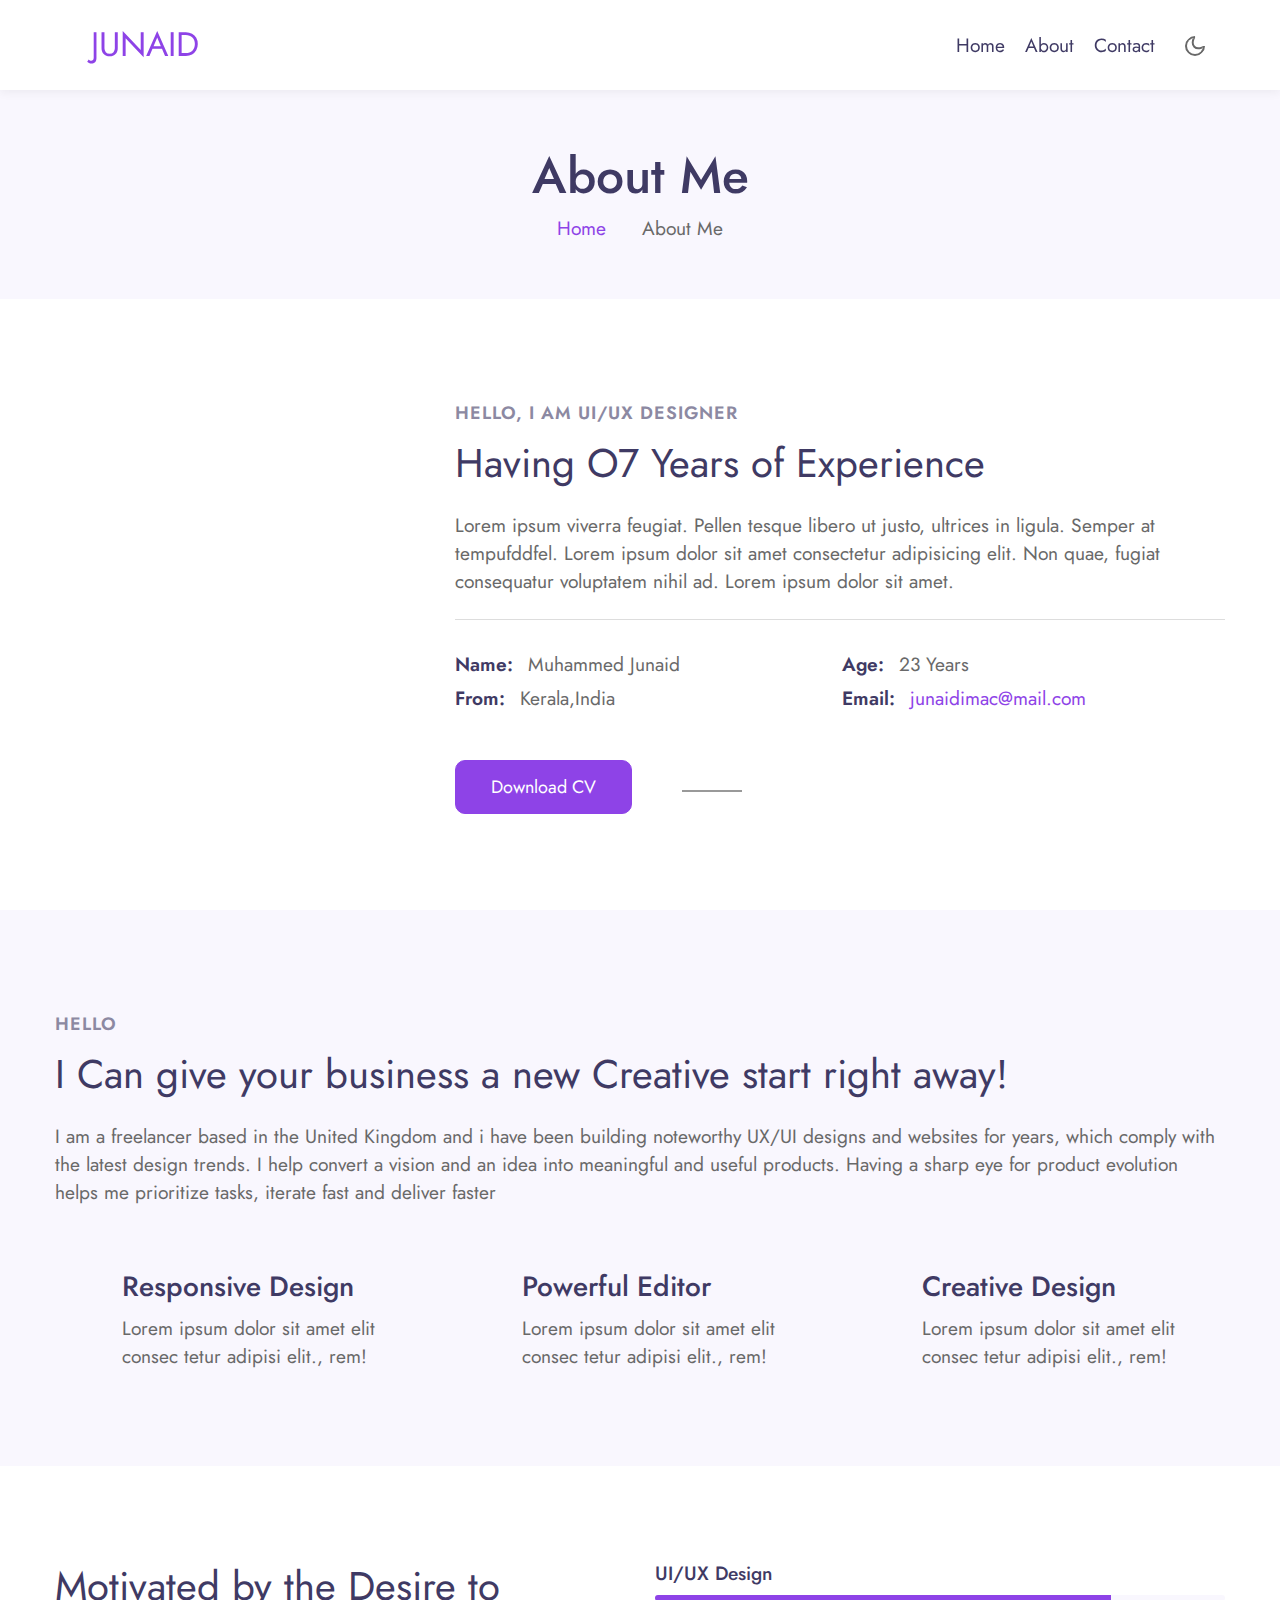
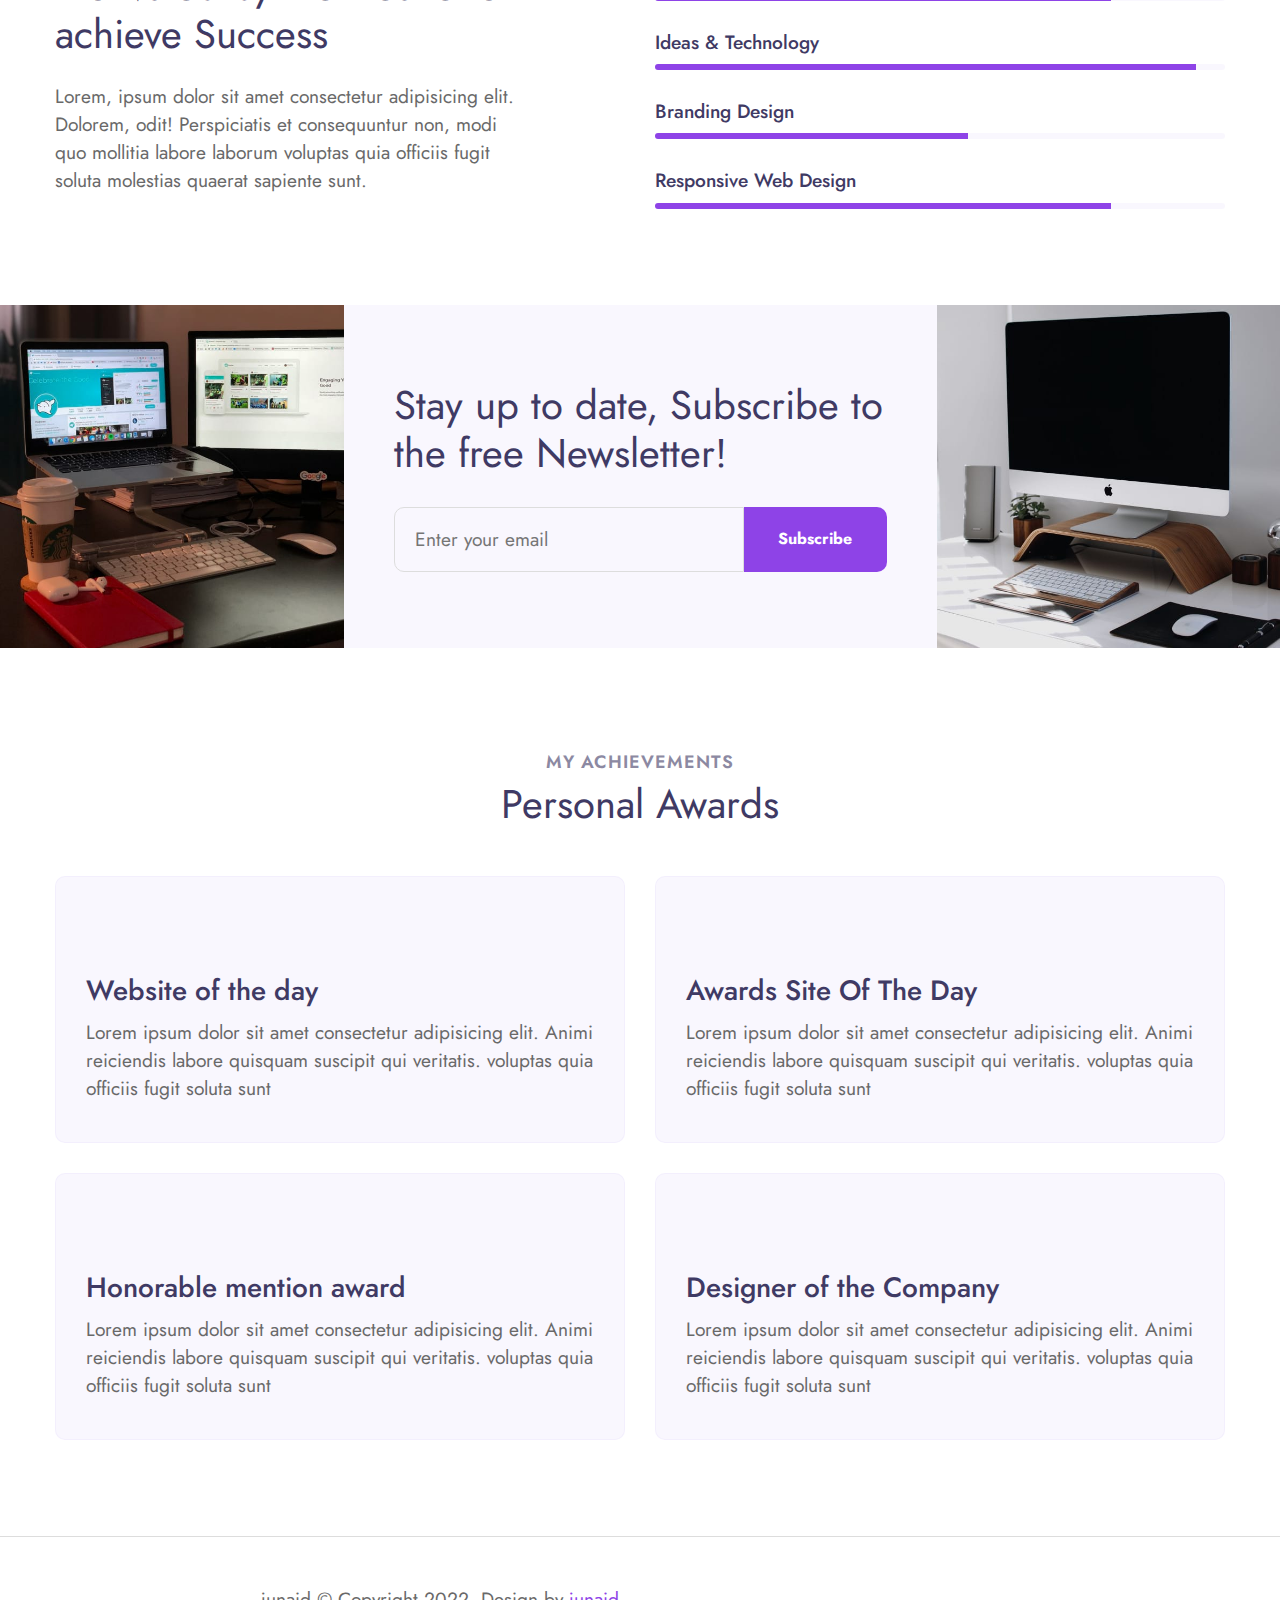
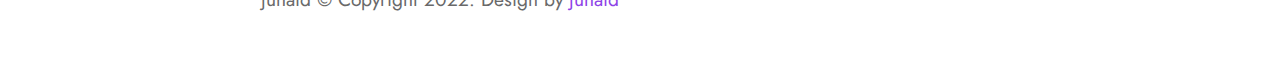
==== commit 99e7bf0c: "Update c2about.html" ====
--- a/c2about.html
+++ b/c2about.html
@@ -22,7 +22,7 @@
   <div class="container">
       <nav class="navbar navbar-expand-lg stroke">
           <a class="navbar-brand" href="index.html">
-              <span class="fa fa-laptop"></span> MUHAMMED JUNAID
+              <span class="fa fa-laptop"></span> JUNAID
           </a>
           <!-- if logo is image enable this   
       <a class="navbar-brand" href="#index.html">
@@ -580,4 +580,4 @@
 
 </body>
 
-</html>+</html>
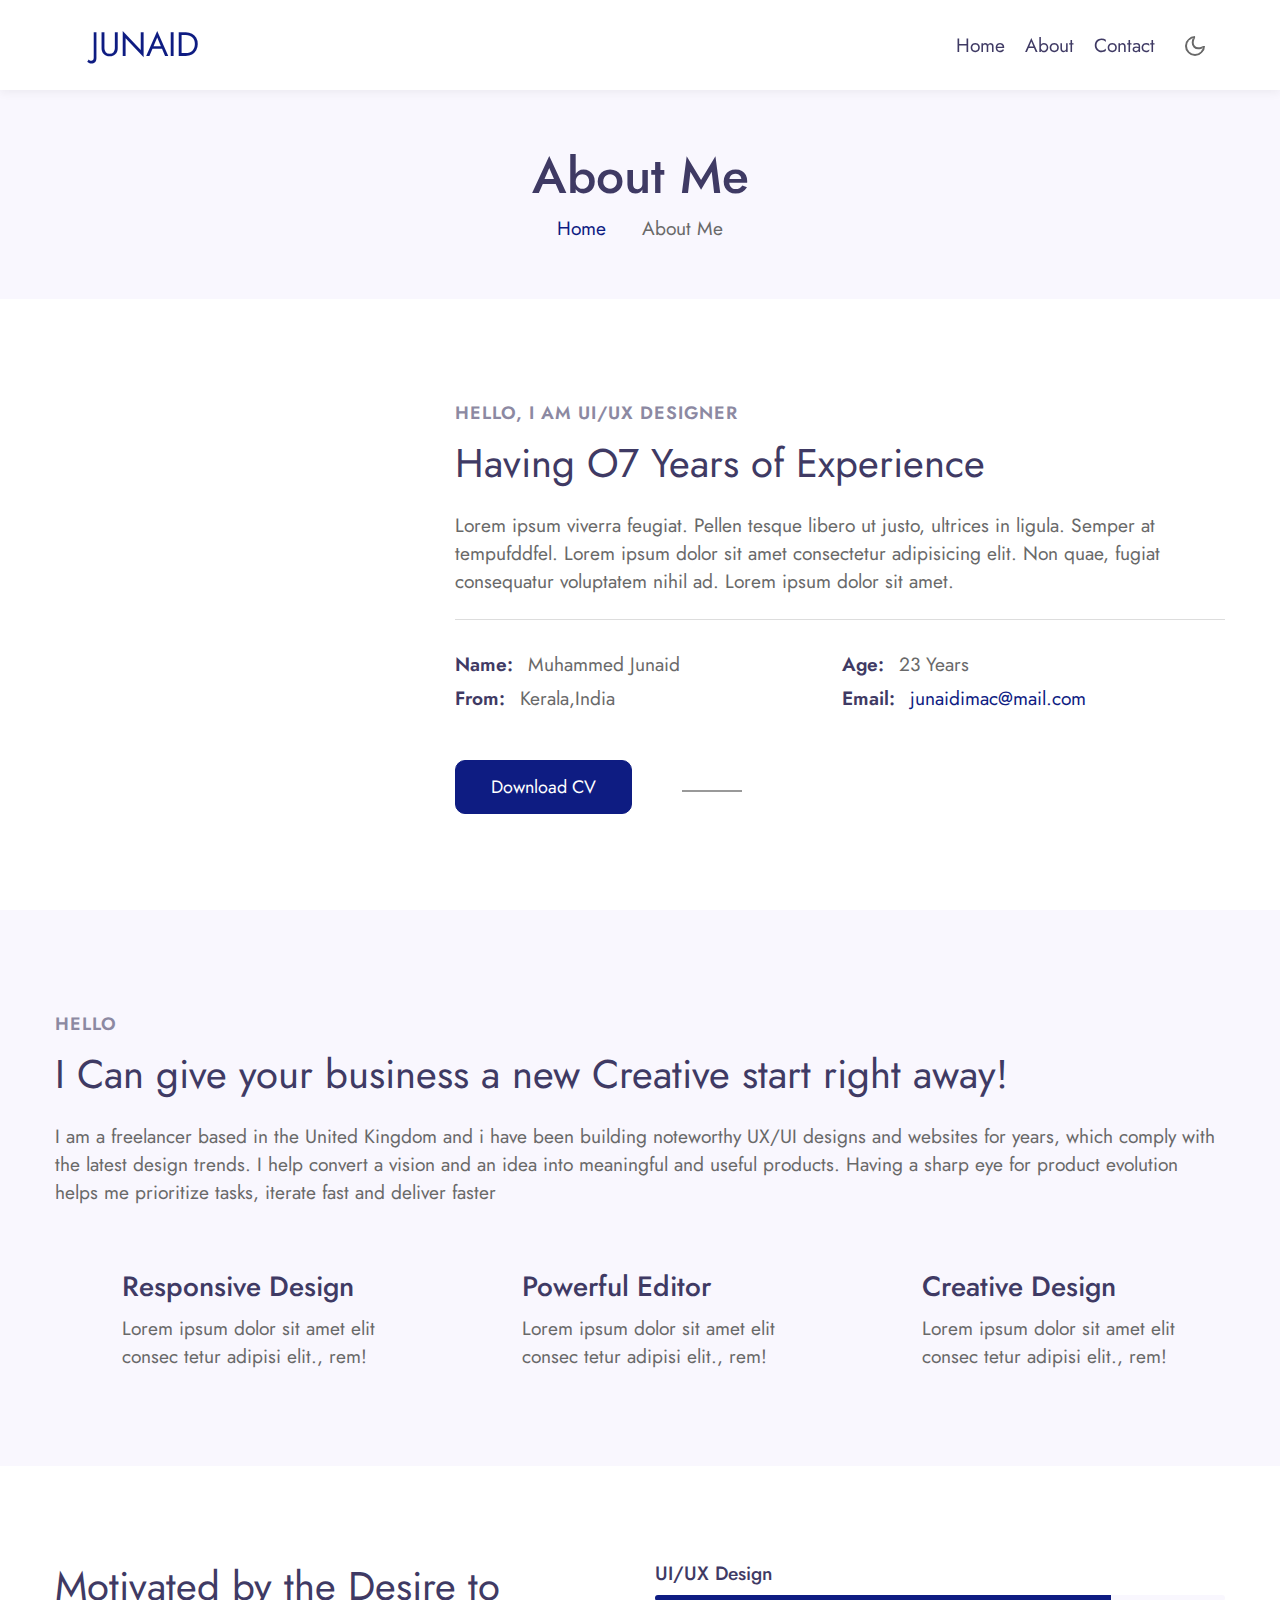
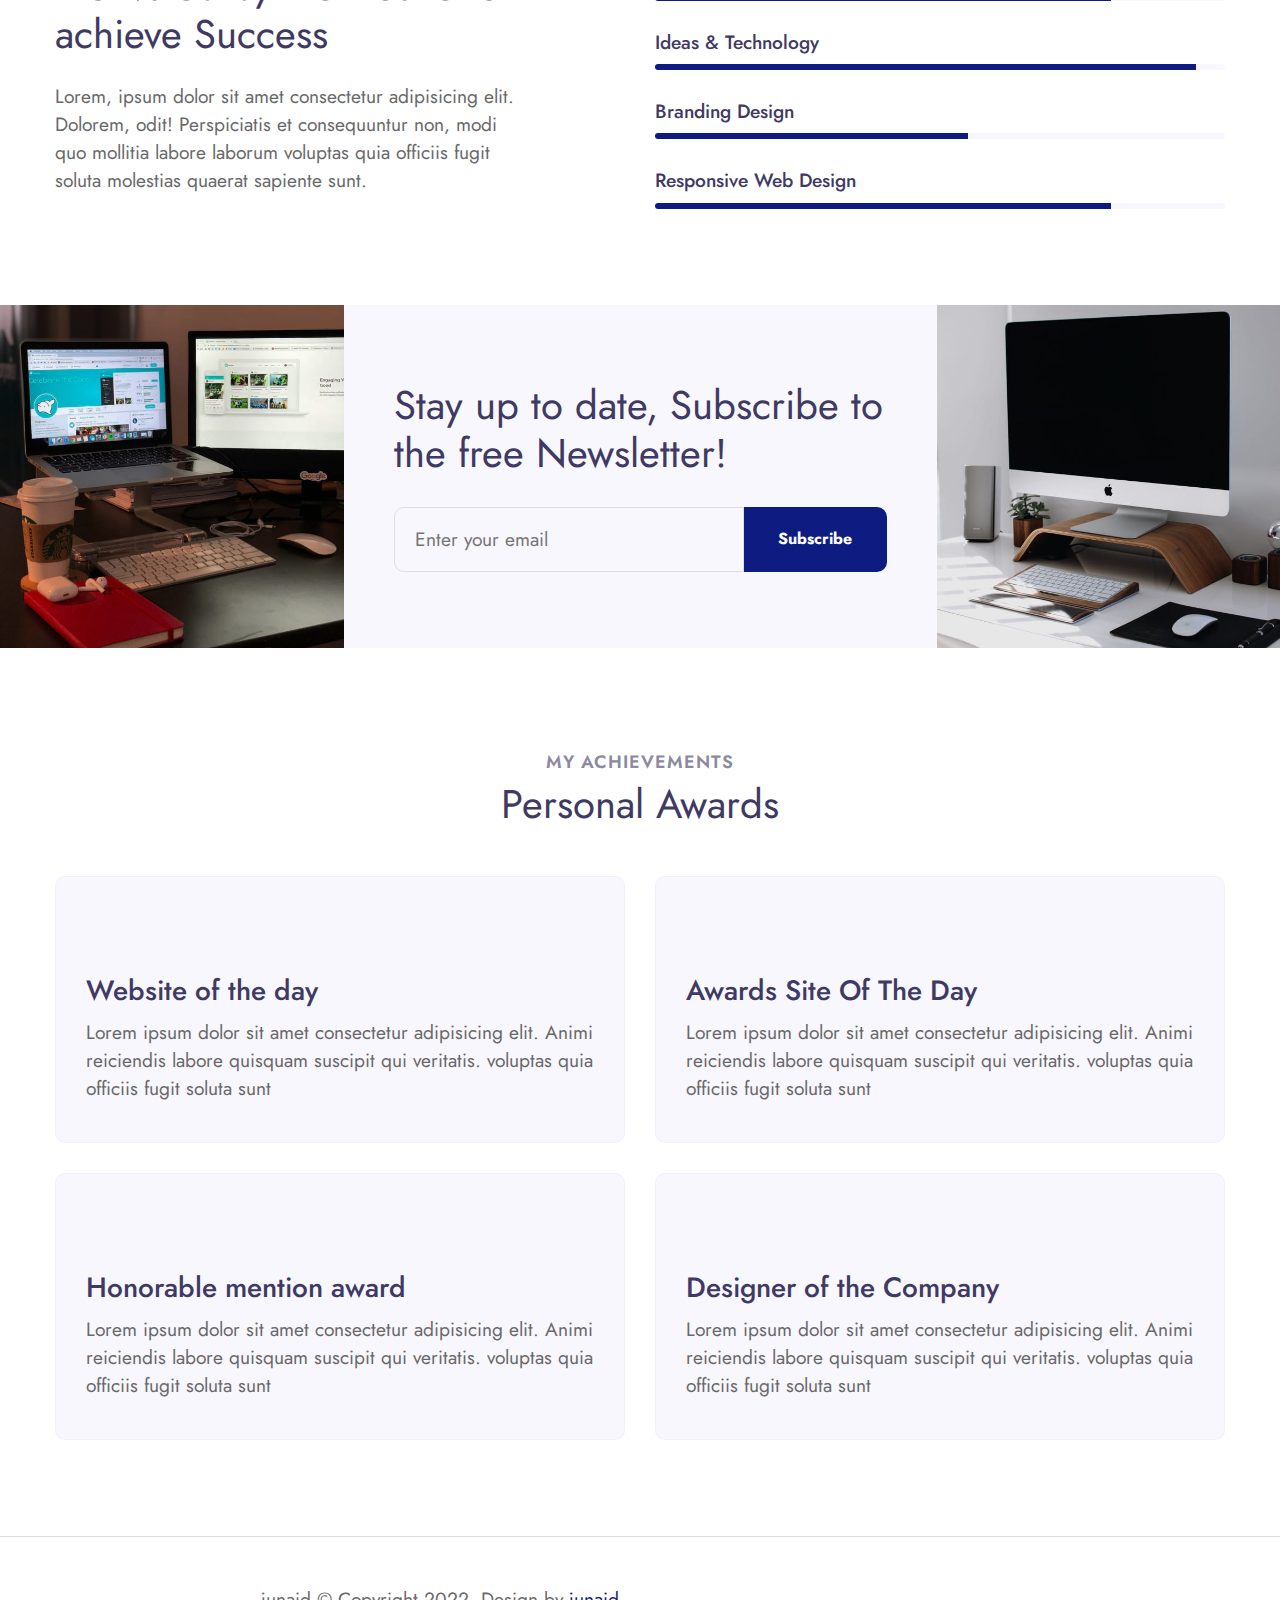
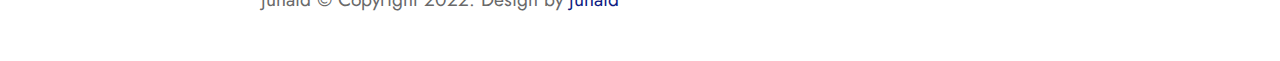
==== commit a6a0b41a: "title-change" ====
--- a/c2about.html
+++ b/c2about.html
@@ -6,7 +6,7 @@
   <meta charset="utf-8">
   <meta name="viewport" content="width=device-width, initial-scale=1, shrink-to-fit=no">
 
-  <title>junaid.com</title>
+  <title>junaidkme.com</title>
   <link rel="icon" href="https://media-exp1.licdn.com/dms/image/D4E03AQHkRTgAvIGnNg/profile-displayphoto-shrink_400_400/0/1635067105302?e=1672876800&v=beta&t=9jLrJSQLXGPMBqNBd2z12sEXldE94NEkp2jlfyRMceg">
 
   <!-- google fonts -->  
--- a/C1.css
+++ b/C1.css
@@ -13,7 +13,7 @@
   --white: #fff;
   --gray: #6c757d;
   --gray-dark: #343a40;
-  --primary: #8e43e7;
+  --primary: #0e1c82;
   --secondary: #273c66;
   --success: #28a745;
   --info: #17a2b8;
@@ -127,7 +127,7 @@
   top: -.5em; }
 
 a {
-  color: #8e43e7;
+  color: #0e1c82;
   text-decoration: none;
   background-color: transparent; }
   a:hover {
@@ -1816,8 +1816,8 @@
 
 .btn-primary {
   color: #fff;
-  background-color: #8e43e7;
-  border-color: #8e43e7; }
+  background-color: #0e1c82;
+  border-color:#0e1c82; }
   .btn-primary:hover {
     color: #fff;
     background-color: #7a21e3;
@@ -1829,8 +1829,8 @@
     box-shadow: 0 0 0 0.2rem rgba(159, 95, 235, 0.5); }
   .btn-primary.disabled, .btn-primary:disabled {
     color: #fff;
-    background-color: #8e43e7;
-    border-color: #8e43e7; }
+    background-color: #0e1c82;
+    border-color:#0e1c82; }
   .btn-primary:not(:disabled):not(.disabled):active, .btn-primary:not(:disabled):not(.disabled).active,
   .show > .btn-primary.dropdown-toggle {
     color: #fff;
@@ -2023,22 +2023,22 @@
       box-shadow: 0 0 0 0.2rem rgba(82, 88, 93, 0.5); }
 
 .btn-outline-primary {
-  color: #8e43e7;
-  border-color: #8e43e7; }
+  color: #0e1c82;
+  border-color: #0e1c82; }
   .btn-outline-primary:hover {
     color: #fff;
-    background-color: #8e43e7;
-    border-color: #8e43e7; }
+    background-color: #0e1c82;
+    border-color:#0e1c82; }
   .btn-outline-primary:focus, .btn-outline-primary.focus {
     box-shadow: 0 0 0 0.2rem rgba(142, 67, 231, 0.5); }
   .btn-outline-primary.disabled, .btn-outline-primary:disabled {
-    color: #8e43e7;
+    color: #0e1c82;
     background-color: transparent; }
   .btn-outline-primary:not(:disabled):not(.disabled):active, .btn-outline-primary:not(:disabled):not(.disabled).active,
   .show > .btn-outline-primary.dropdown-toggle {
     color: #fff;
-    background-color: #8e43e7;
-    border-color: #8e43e7; }
+    background-color: #0e1c82;
+    border-color: #0e1c82; }
     .btn-outline-primary:not(:disabled):not(.disabled):active:focus, .btn-outline-primary:not(:disabled):not(.disabled).active:focus,
     .show > .btn-outline-primary.dropdown-toggle:focus {
       box-shadow: 0 0 0 0.2rem rgba(142, 67, 231, 0.5); }
@@ -2192,7 +2192,7 @@
 
 .btn-link {
   font-weight: 400;
-  color: #8e43e7;
+  color: #0e1c82;
   text-decoration: none; }
   .btn-link:hover {
     color: #6719c4;
@@ -2427,7 +2427,7 @@
   .dropdown-item.active, .dropdown-item:active {
     color: #fff;
     text-decoration: none;
-    background-color: #8e43e7; }
+    background-color: #0e1c82; }
   .dropdown-item.disabled, .dropdown-item:disabled {
     color: #6c757d;
     pointer-events: none;
@@ -2703,8 +2703,8 @@
   opacity: 0; }
   .custom-control-input:checked ~ .custom-control-label::before {
     color: #fff;
-    border-color: #8e43e7;
-    background-color: #8e43e7; }
+    border-color: #0e1c82;
+    background-color: #0e1c82; }
   .custom-control-input:focus ~ .custom-control-label::before {
     box-shadow: 0 0 0 0.2rem rgba(142, 67, 231, 0.25); }
   .custom-control-input:focus:not(:checked) ~ .custom-control-label::before {
@@ -2750,8 +2750,8 @@
   background-image: url("data:image/svg+xml,%3csvg xmlns='http://www.w3.org/2000/svg' width='8' height='8' viewBox='0 0 8 8'%3e%3cpath fill='%23fff' d='M6.564.75l-3.59 3.612-1.538-1.55L0 4.26l2.974 2.99L8 2.193z'/%3e%3c/svg%3e"); }
 
 .custom-checkbox .custom-control-input:indeterminate ~ .custom-control-label::before {
-  border-color: #8e43e7;
-  background-color: #8e43e7; }
+  border-color: #0e1c82;
+  background-color: #0e1c82; }
 
 .custom-checkbox .custom-control-input:indeterminate ~ .custom-control-label::after {
   background-image: url("data:image/svg+xml,%3csvg xmlns='http://www.w3.org/2000/svg' width='4' height='4' viewBox='0 0 4 4'%3e%3cpath stroke='%23fff' d='M0 2h4'/%3e%3c/svg%3e"); }
@@ -2922,7 +2922,7 @@
     width: 1rem;
     height: 1rem;
     margin-top: -0.25rem;
-    background-color: #8e43e7;
+    background-color: #0e1c82;
     border: 0;
     border-radius: 1rem;
     transition: background-color 0.15s ease-in-out, border-color 0.15s ease-in-out, box-shadow 0.15s ease-in-out;
@@ -2944,7 +2944,7 @@
   .custom-range::-moz-range-thumb {
     width: 1rem;
     height: 1rem;
-    background-color: #8e43e7;
+    background-color: #0e1c82;
     border: 0;
     border-radius: 1rem;
     transition: background-color 0.15s ease-in-out, border-color 0.15s ease-in-out, box-shadow 0.15s ease-in-out;
@@ -2969,7 +2969,7 @@
     margin-top: 0;
     margin-right: 0.2rem;
     margin-left: 0.2rem;
-    background-color: #8e43e7;
+    background-color: #0e1c82;
     border: 0;
     border-radius: 1rem;
     transition: background-color 0.15s ease-in-out, border-color 0.15s ease-in-out, box-shadow 0.15s ease-in-out;
@@ -3062,7 +3062,7 @@
 .nav-pills .nav-link.active,
 .nav-pills .show > .nav-link {
   color: #fff;
-  background-color: #8e43e7; }
+  background-color: #0e1c82; }
 
 .nav-fill .nav-item {
   flex: 1 1 auto;
@@ -3544,7 +3544,7 @@
   padding: 0.5rem 0.75rem;
   margin-left: -1px;
   line-height: 1.25;
-  color: #8e43e7;
+  color: #0e1c82;
   background-color: #fff;
   border: 1px solid #dee2e6; }
   .page-link:hover {
@@ -3570,8 +3570,8 @@
 .page-item.active .page-link {
   z-index: 3;
   color: #fff;
-  background-color: #8e43e7;
-  border-color: #8e43e7; }
+  background-color: #0e1c82;
+  border-color: #0e1c82; }
 
 .page-item.disabled .page-link {
   color: #6c757d;
@@ -3636,7 +3636,7 @@
 
 .badge-primary {
   color: #fff;
-  background-color: #8e43e7; }
+  background-color: #0e1c82; }
   a.badge-primary:hover, a.badge-primary:focus {
     color: #fff;
     background-color: #731cdb; }
@@ -3850,7 +3850,7 @@
   color: #fff;
   text-align: center;
   white-space: nowrap;
-  background-color: #8e43e7;
+  background-color: #0e1c82;
   transition: width 0.6s ease; }
   @media (prefers-reduced-motion: reduce) {
     .progress-bar {
@@ -3913,8 +3913,8 @@
   .list-group-item.active {
     z-index: 2;
     color: #fff;
-    background-color: #8e43e7;
-    border-color: #8e43e7; }
+    background-color: #0e1c82;
+    border-color: #0e1c82; }
   .list-group-item + .list-group-item {
     border-top-width: 0; }
     .list-group-item + .list-group-item.active {
@@ -4747,7 +4747,7 @@
   vertical-align: text-top !important; }
 
 .bg-primary {
-  background-color: #8e43e7 !important; }
+  background-color: #0e1c82 !important; }
 
 a.bg-primary:hover, a.bg-primary:focus,
 button.bg-primary:hover,
@@ -4847,7 +4847,7 @@
   border-left: 0 !important; }
 
 .border-primary {
-  border-color: #8e43e7 !important; }
+  border-color: #0e1c82 !important; }
 
 .border-secondary {
   border-color: #273c66 !important; }
@@ -7088,7 +7088,7 @@
   color: #fff !important; }
 
 .text-primary {
-  color: #8e43e7 !important; }
+  color: #0e1c82 !important; }
 
 a.text-primary:hover, a.text-primary:focus {
   color: #6719c4 !important; }
@@ -9545,7 +9545,7 @@
   clip: auto; }
 
 :root {
-  --primary-color: #8e43e7;
+  --primary-color: #0e1c82;
   --secondary-color: #273c66;
   --font-color: #696969;
   --bg-color: #fff;
@@ -9560,7 +9560,7 @@
   --widget-bg: #3f3a64; }
 
 [data-theme="dark"] {
-  --primary-color: #8e43e7;
+  --primary-color: #0e1c82;
   --secondary-color: #273c66;
   --font-color: #afafaf;
   --bg-color: #0b0d0e;
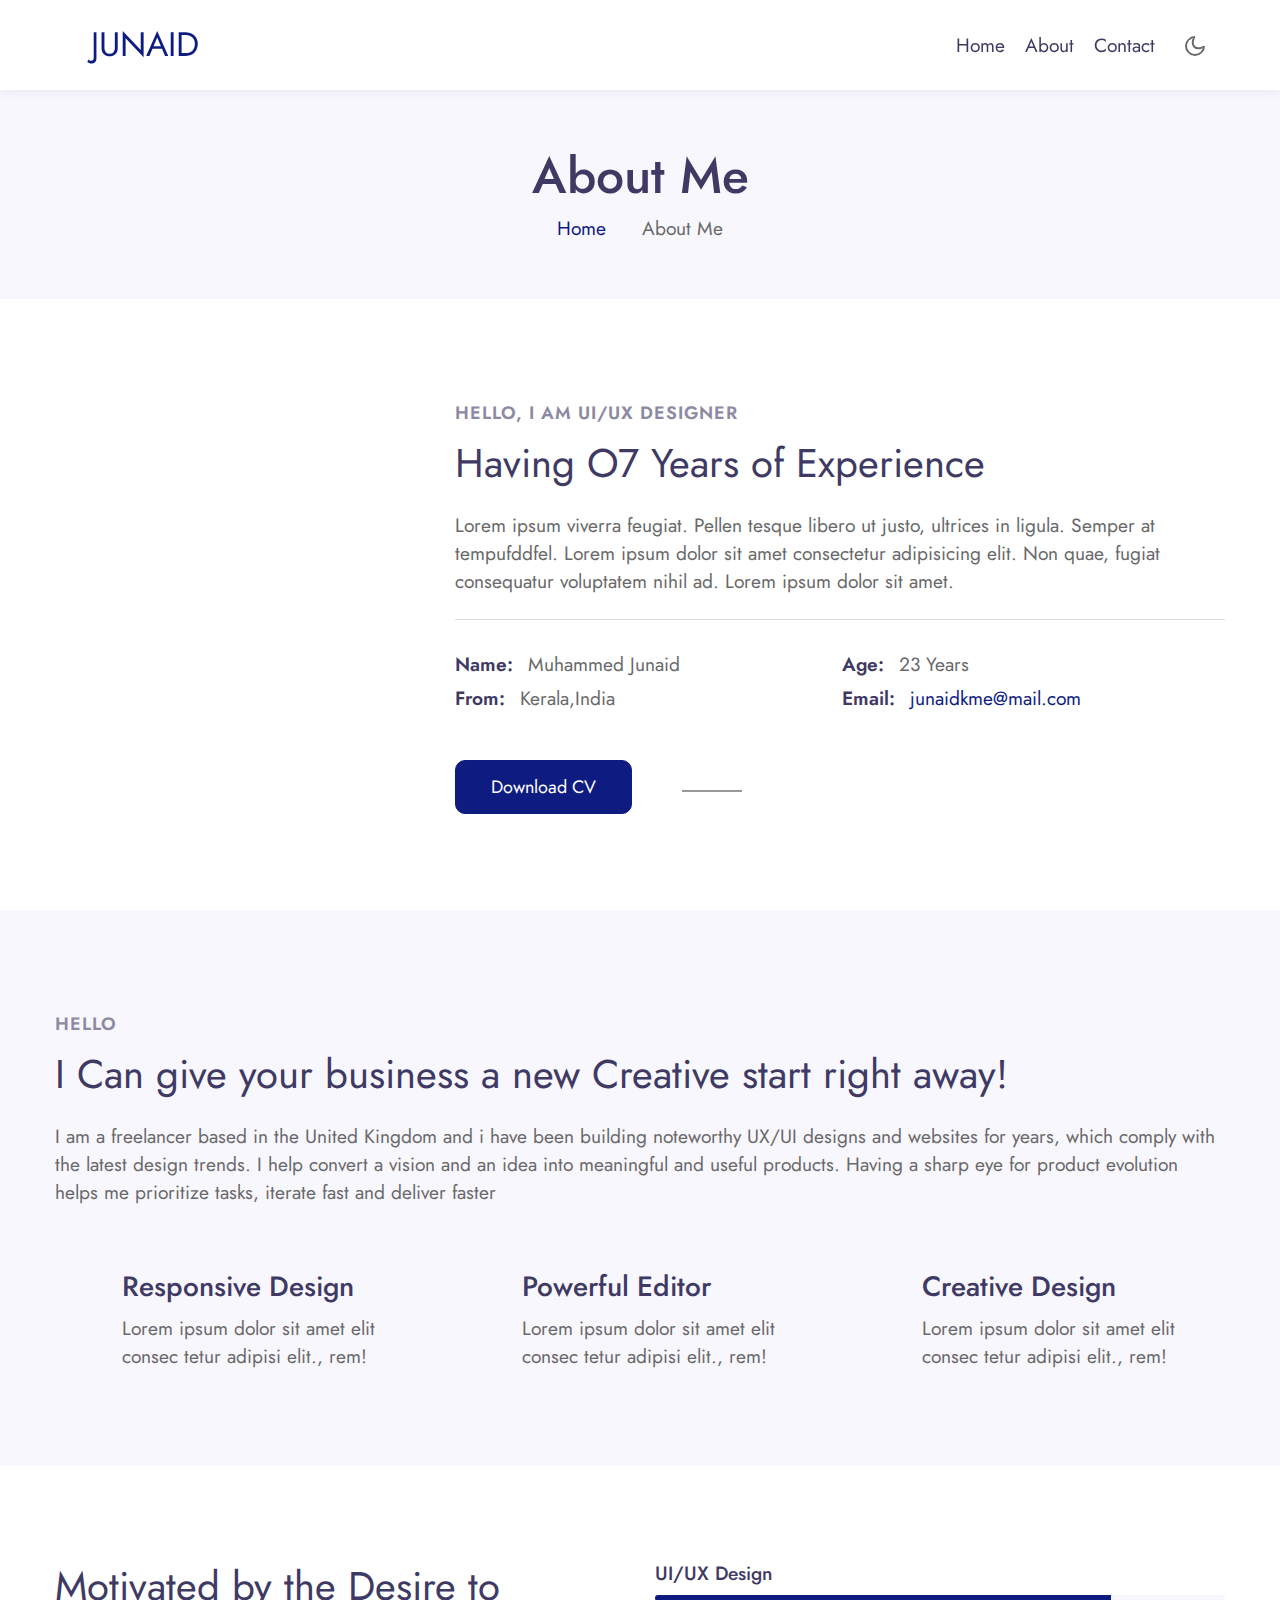
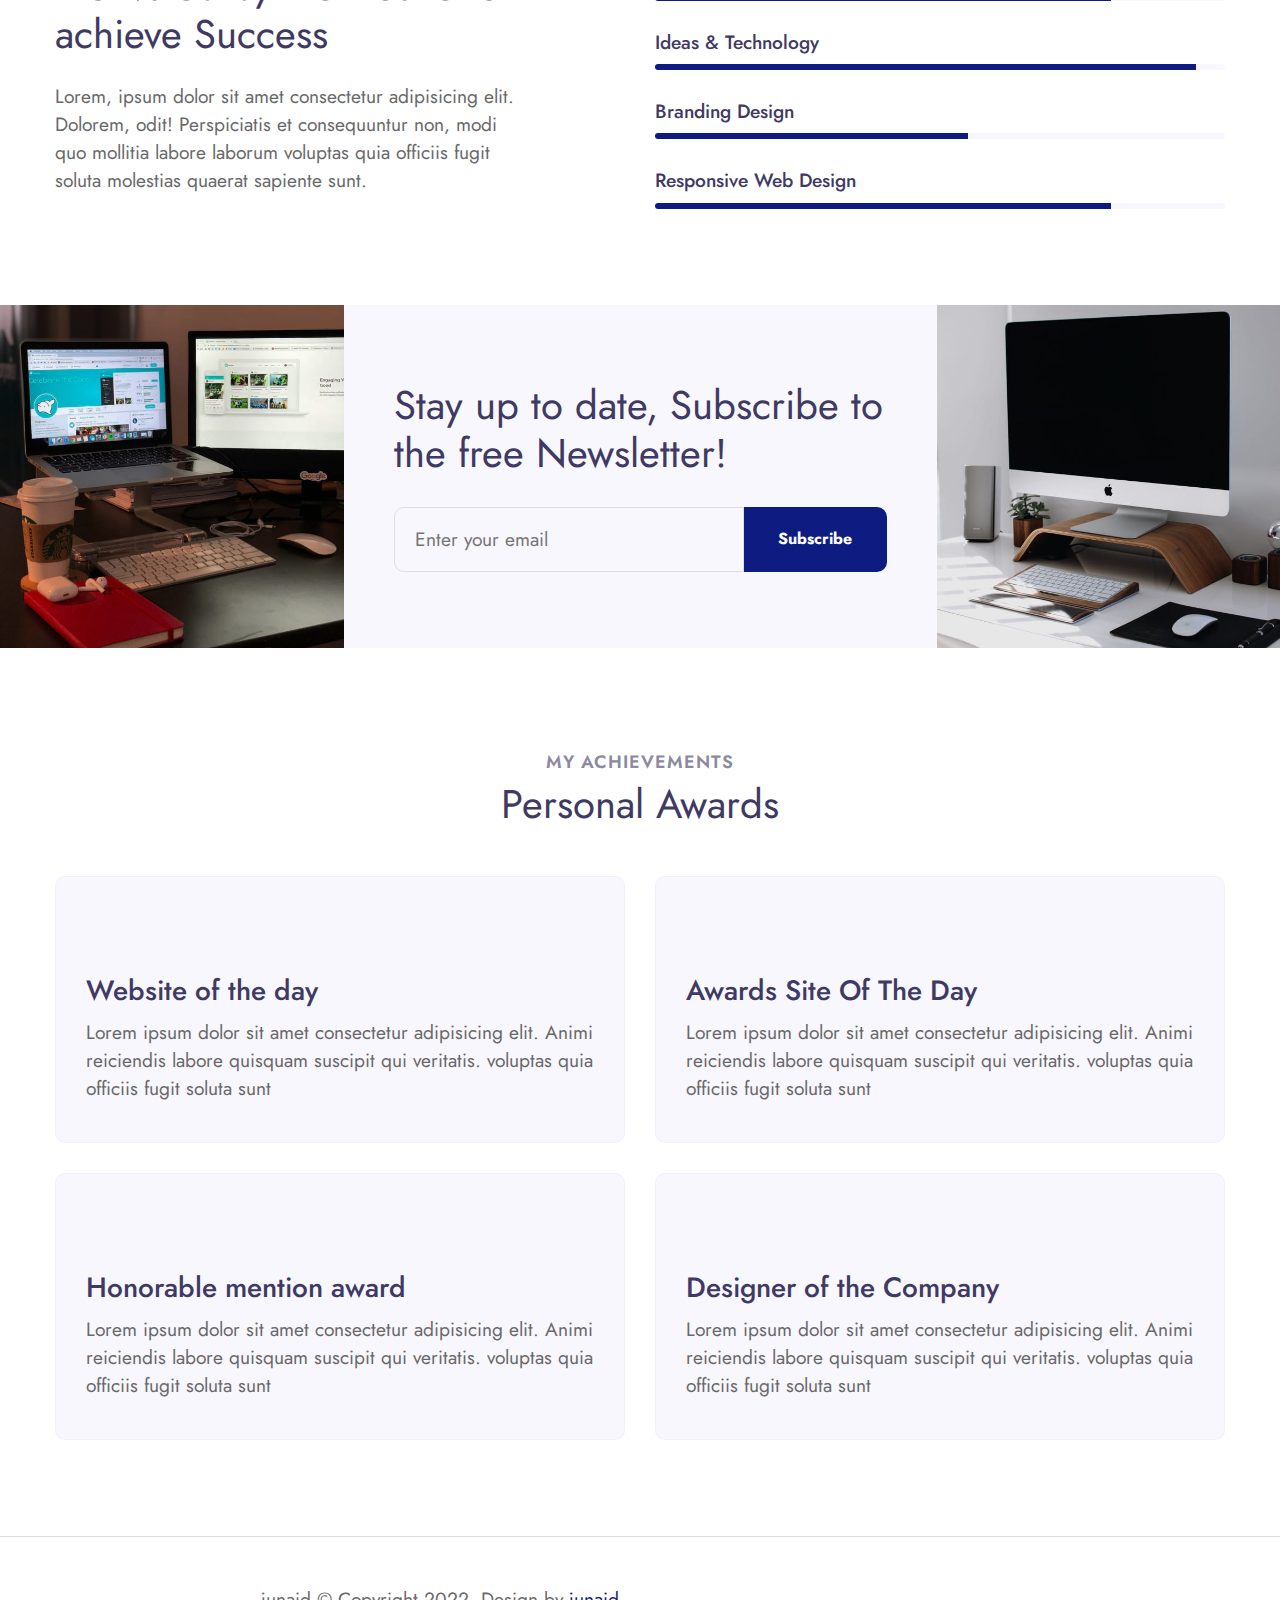
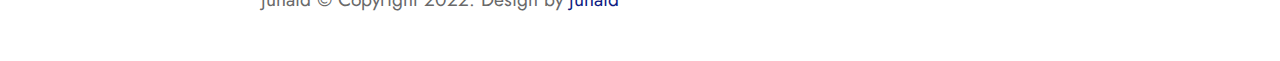
==== commit d7083e6d: "email-changed" ====
--- a/c2about.html
+++ b/c2about.html
@@ -110,7 +110,7 @@
                             <p>Kerala,India</p>
                         </div>
                         <div class="single-info"><span>Email:</span>
-                            <p><a href="mailto:junaidimac@mail.com">junaidimac@mail.com</a></p>
+                            <p><a href="mailto:junaidkme@mail.com">junaidkme@mail.com</a></p>
                         </div>
                     </div>
                     <div class="my-social mt-lg-5 mt-4">
